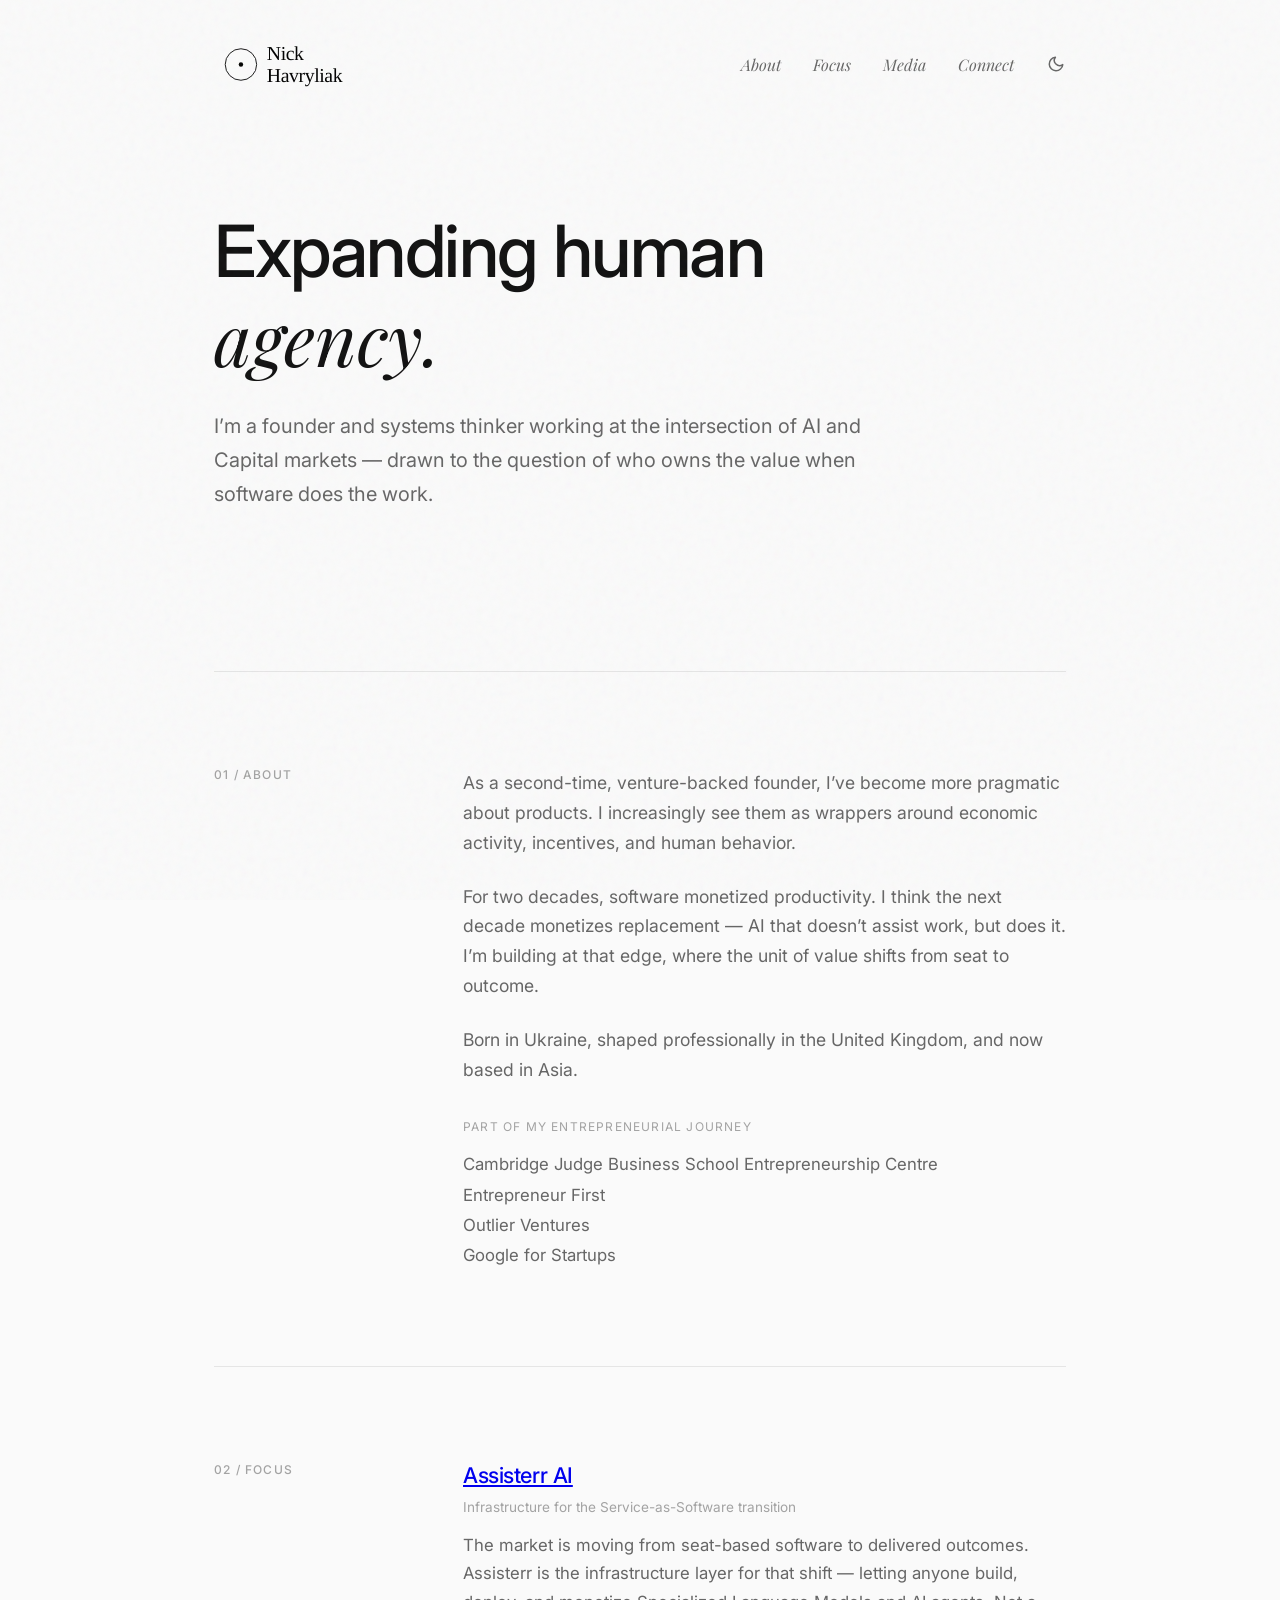
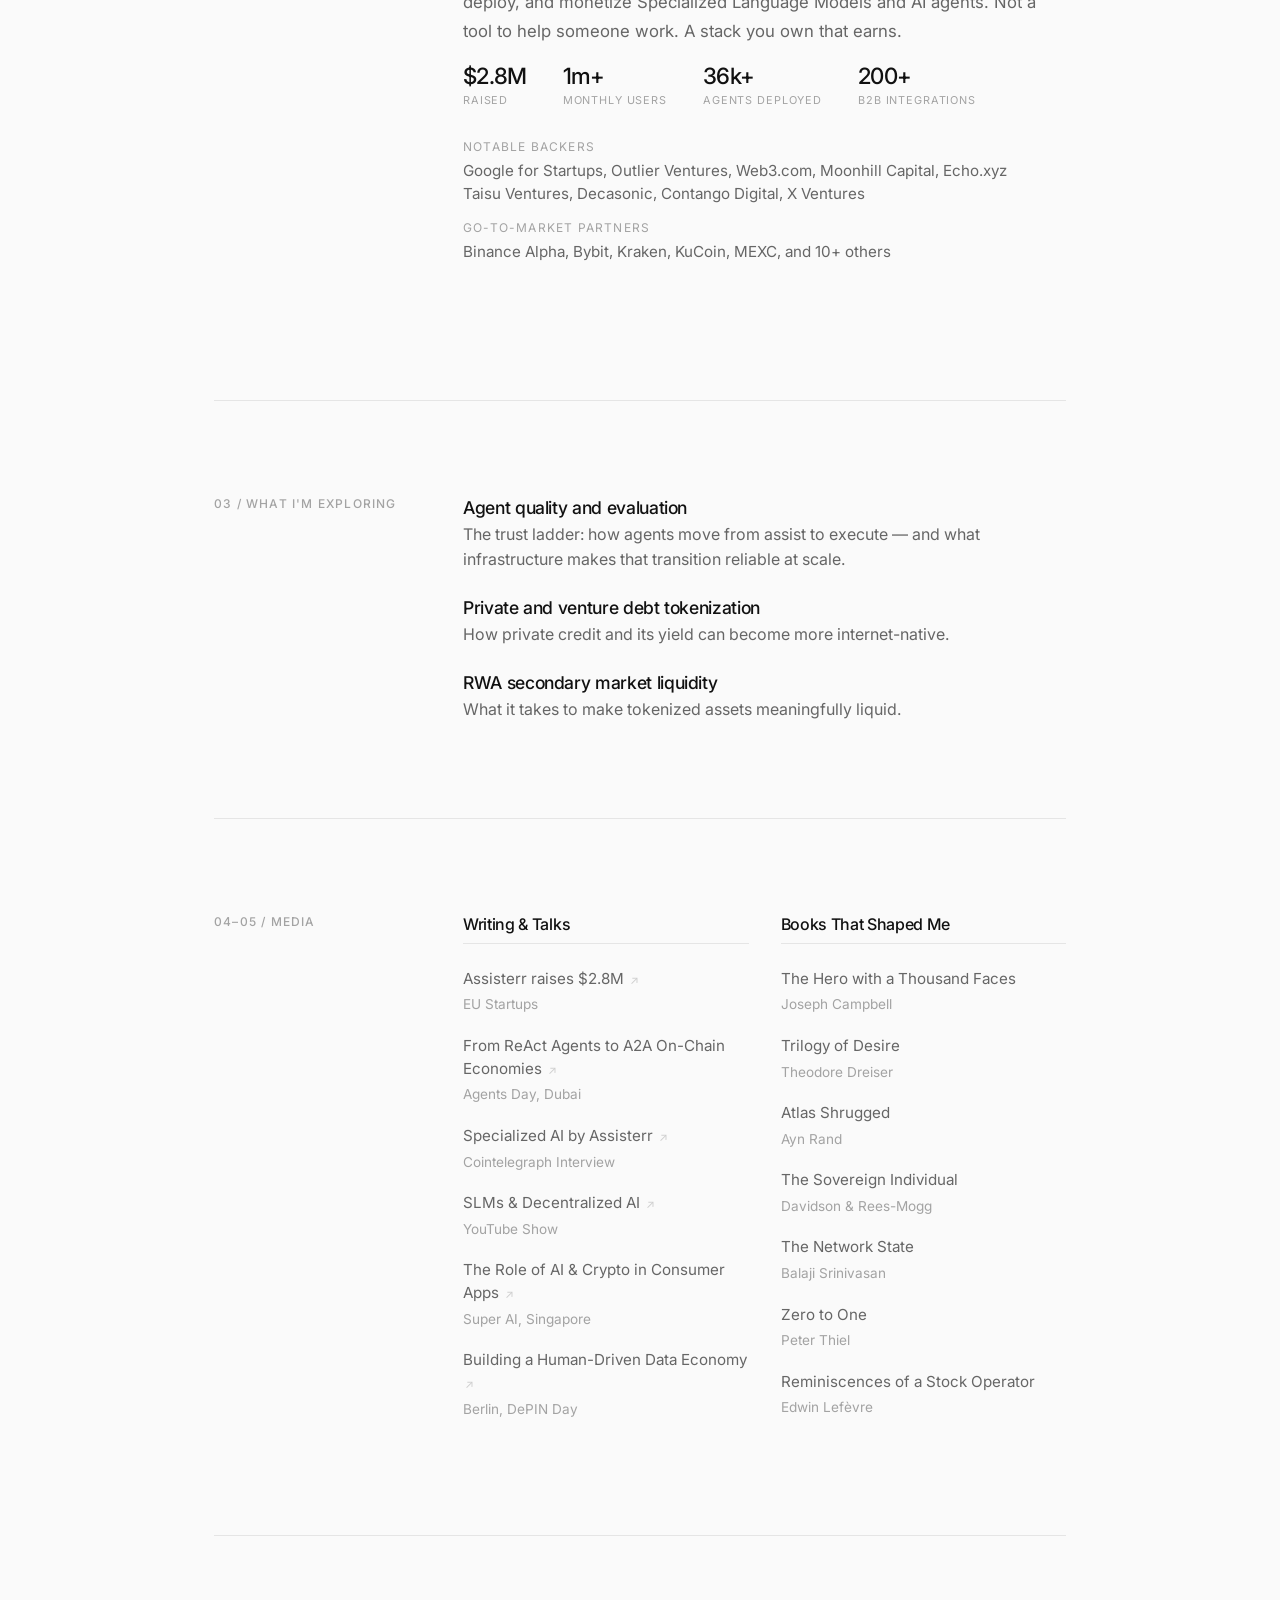
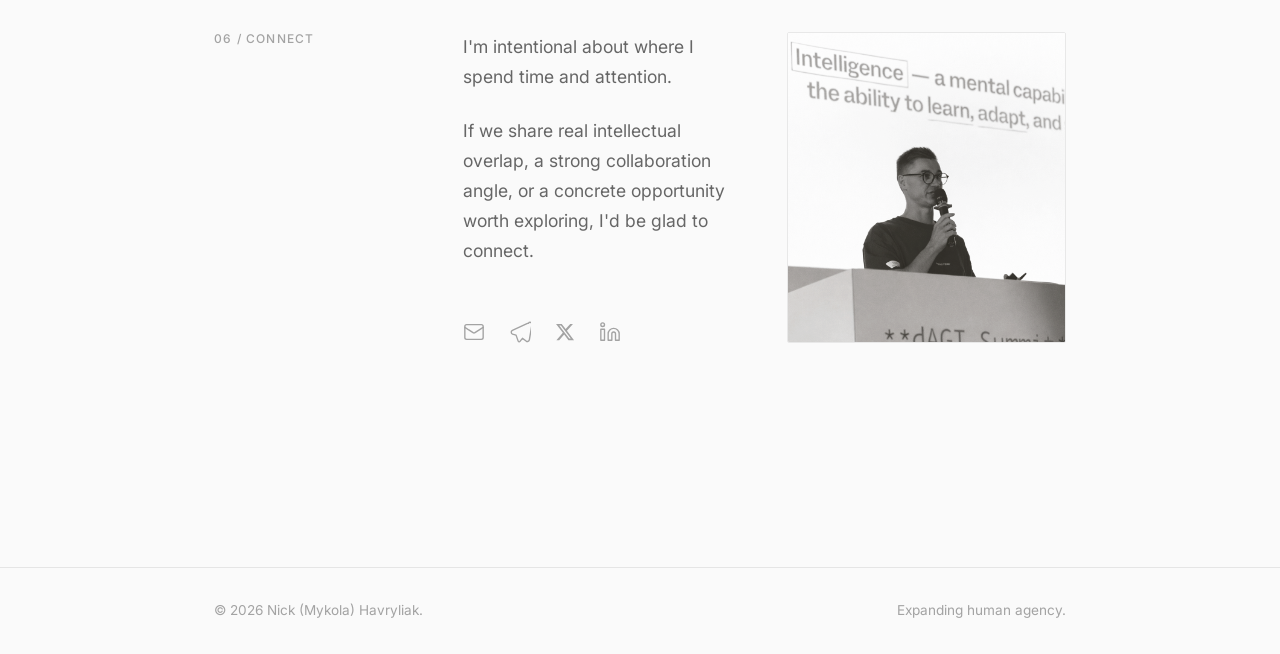
==== index.html @ 62be4a32 "Update project link and backers information" ====
<!DOCTYPE html>
<html lang="en" data-theme="dark">

<head>
    <meta charset="UTF-8" />
    <meta name="viewport" content="width=device-width, initial-scale=1.0" />
    <title>Nick Havryliak — Founder, AI & Tokenization</title>

    <!-- Favicon -->
    <link rel="icon" href="favicon.svg" type="image/svg+xml" />

    <!-- Theme color (browser chrome on mobile) -->
    <meta name="theme-color" content="#0A0A0A" media="(prefers-color-scheme: dark)" />
    <meta name="theme-color" content="#FAFAFA" media="(prefers-color-scheme: light)" />

    <!-- SEO -->
    <meta name="description"
        content="Nick Havryliak — second-time venture-backed founder building at the intersection of AI and Capital markets. Creator of Assisterr AI. Thinking about tokenization, ownership, and AI-native systems." />
    <meta name="author" content="Nick Havryliak" />
    <meta name="keywords" content="Nick Havryliak, Assisterr, AI founder, tokenization, SLM, specialized language models, venture-backed, Web3, capital markets, RWA, real world assets, private credit" />
    <meta name="robots" content="index, follow" />
    <link rel="canonical" href="https://havryliak.com" />

    <!-- Social profile ownership signals -->
    <link rel="me" href="https://x.com/nick_havryliak" />
    <link rel="me" href="https://www.linkedin.com/in/havryliak/" />
    <link rel="me" href="mailto:nick.havryliak@gmail.com" />

    <!-- Open Graph -->
    <meta property="og:title" content="Nick Havryliak — Founder, AI & Tokenization" />
    <meta property="og:description"
        content="Second-time venture-backed founder building at the intersection of AI and Capital markets. Creator of Assisterr AI. 1m+ MAU, $2.8M raised." />
    <meta property="og:type" content="profile" />
    <meta property="og:url" content="https://havryliak.com" />
    <meta property="og:image" content="https://havryliak.com/dagi_cropped.JPG" />
    <meta property="og:image:width" content="1600" />
    <meta property="og:image:height" content="1060" />
    <meta property="og:image:alt" content="Nick Havryliak speaking at dAGI Summit" />
    <meta property="profile:first_name" content="Nick" />
    <meta property="profile:last_name" content="Havryliak" />

    <!-- Twitter -->
    <meta name="twitter:card" content="summary_large_image" />
    <meta name="twitter:site" content="@nick_havryliak" />
    <meta name="twitter:creator" content="@nick_havryliak" />
    <meta name="twitter:title" content="Nick Havryliak — Founder, AI & Tokenization" />
    <meta name="twitter:description"
        content="Second-time venture-backed founder building at the intersection of AI and Capital markets. Creator of Assisterr AI." />
    <meta name="twitter:image" content="https://havryliak.com/dagi_cropped.JPG" />
    <meta name="twitter:image:alt" content="Nick Havryliak speaking at dAGI Summit" />

    <!-- Structured Data: ProfilePage + Person -->
    <script type="application/ld+json">
    {
      "@context": "https://schema.org",
      "@type": "ProfilePage",
      "dateModified": "2026-03-12",
      "mainEntity": {
        "@type": "Person",
        "name": "Nick Havryliak",
        "alternateName": "Mykola Havryliak",
        "url": "https://havryliak.com",
        "email": "nick.havryliak@gmail.com",
        "image": "https://havryliak.com/dagi_cropped.JPG",
        "jobTitle": "Founder & CEO",
        "description": "Second-time venture-backed founder building at the intersection of AI and Capital markets. Creator of Assisterr AI. Focused on tokenization, specialized language models, and AI-native systems.",
        "worksFor": {
          "@type": "Organization",
          "name": "Assisterr AI",
          "url": "https://assisterr.ai"
        },
        "alumniOf": [
          {
            "@type": "Organization",
            "name": "Cambridge Judge Business School Entrepreneurship Centre",
            "url": "https://www.jbs.cam.ac.uk"
          },
          {
            "@type": "Organization",
            "name": "Entrepreneur First",
            "url": "https://www.joinef.com"
          },
          {
            "@type": "Organization",
            "name": "Outlier Ventures",
            "url": "https://outlierventures.io"
          },
          {
            "@type": "Organization",
            "name": "Google for Startups",
            "url": "https://startup.google.com"
          }
        ],
        "knowsAbout": [
          "Artificial Intelligence",
          "Tokenization",
          "Specialized Language Models",
          "AI Agents",
          "Web3",
          "Capital Markets",
          "Real World Assets",
          "Private Credit",
          "Venture Capital"
        ],
        "nationality": {
          "@type": "Country",
          "name": "Ukraine"
        },
        "sameAs": [
          "https://www.linkedin.com/in/havryliak/",
          "https://x.com/nick_havryliak",
          "https://assisterr.ai",
          "https://t.me/nick_havryliak"
        ]
      }
    }
    </script>

    <!-- Preload critical above-fold asset -->
    <link rel="preload" href="logo nick havryliak.svg" as="image" type="image/svg+xml" fetchpriority="high" />

    <!-- Fonts -->
    <link rel="preconnect" href="https://fonts.googleapis.com" />
    <link rel="preconnect" href="https://fonts.gstatic.com" crossorigin />
    <link
        href="https://fonts.googleapis.com/css2?family=Inter:wght@300;400;500;600&family=Playfair+Display:ital,wght@0,400;0,600;1,400&display=swap"
        rel="stylesheet" />

    <link rel="stylesheet" href="style.css" />
</head>

<body class="fade-in">
    <div class="noise-bg"></div>

    <nav class="navbar" id="navbar">
        <div class="nav-container">
            <a href="/" class="brand">
                <img src="logo nick havryliak.svg" alt="Nick Havryliak logo" class="brand-logo" />
            </a>
            <div class="nav-links">
                <a href="#about">About</a>
                <a href="#work">Focus</a>
                <a href="#writing">Media</a>
                <a href="#connect">Connect</a>
                <button id="themeToggle" class="theme-toggle" aria-label="Toggle Theme" title="Toggle theme">
                    <svg class="sun-icon" xmlns="http://www.w3.org/2000/svg" width="18" height="18" viewBox="0 0 24 24"
                        fill="none" stroke="currentColor" stroke-width="2" stroke-linecap="round"
                        stroke-linejoin="round">
                        <circle cx="12" cy="12" r="5"></circle>
                        <line x1="12" y1="1" x2="12" y2="3"></line>
                        <line x1="12" y1="21" x2="12" y2="23"></line>
                        <line x1="4.22" y1="4.22" x2="5.64" y2="5.64"></line>
                        <line x1="18.36" y1="18.36" x2="19.78" y2="19.78"></line>
                        <line x1="1" y1="12" x2="3" y2="12"></line>
                        <line x1="21" y1="12" x2="23" y2="12"></line>
                        <line x1="4.22" y1="19.78" x2="5.64" y2="18.36"></line>
                        <line x1="18.36" y1="5.64" x2="19.78" y2="4.22"></line>
                    </svg>
                    <svg class="moon-icon" xmlns="http://www.w3.org/2000/svg" width="18" height="18" viewBox="0 0 24 24"
                        fill="none" stroke="currentColor" stroke-width="2" stroke-linecap="round"
                        stroke-linejoin="round">
                        <path d="M21 12.79A9 9 0 1 1 11.21 3 7 7 0 0 0 21 12.79z"></path>
                    </svg>
                </button>
            </div>
        </div>
    </nav>

    <main class="container">

        <!-- Hero Section -->
        <section class="hero reveal">
            <h1 class="hero-title">Expanding human <span class="italic-serif">agency.</span></h1>
            <p class="hero-subtitle">
                I’m a founder and systems thinker working at the intersection of AI and Capital markets — drawn to the
                question of who owns the value when software does the work.
            </p>
        </section>

        <!-- About Section -->
        <section id="about" class="grid-section reveal">
            <div class="section-header">
                <h2 class="section-title">01 / About</h2>
            </div>
            <div class="section-content text-content">
                <p>As a second-time, venture-backed founder, I’ve become more pragmatic about products. I increasingly
                    see them as wrappers around economic activity, incentives, and human behavior.</p>
                <p>For two decades, software monetized productivity. I think the next decade monetizes replacement —
                    AI that doesn’t assist work, but does it. I’m building at that edge, where the unit of value shifts
                    from seat to outcome.</p>
                <p>Born in Ukraine, shaped professionally in the United Kingdom, and now based in Asia.</p>
                <div style="margin-top: 2rem;">
                    <p style="font-size: 0.75rem; text-transform: uppercase; letter-spacing: 0.1em; color: var(--text-tertiary); margin-bottom: 0.75rem;">Part of my entrepreneurial journey</p>
                    <p style="font-size: 1.05rem; color: var(--text-secondary); margin: 0; line-height: 1.8;">
                        Cambridge Judge Business School Entrepreneurship Centre<br>
                        Entrepreneur First<br>
                        Outlier Ventures<br>
                        Google for Startups
                    </p>
                </div>
            </div>
        </section>

        <!-- Work -->
        <section id="work" class="grid-section reveal">
            <div class="section-header">
                <h2 class="section-title">02 / Focus</h2>
            </div>
            <div class="section-content">

                <div class="project-list">
                        <div class="project-item">
                            <div class="project-info" style="max-width: 100%;">
                                <h3 class="project-title"><a href="https://assisterr.ai" target="_blank" rel="noopener">Assisterr AI</a></h3>
                                <div class="project-meta" style="margin-bottom: 0.75rem;">
                                    <span>Infrastructure for the Service-as-Software transition</span>
                                </div>
                                <p class="project-desc">The market is moving from seat-based software to delivered outcomes. Assisterr is
                                    the infrastructure layer for that shift — letting anyone build, deploy, and monetize
                                    Specialized Language Models and AI agents. Not a tool to help someone work. A stack
                                    you own that earns.</p>
                                <div class="stats-grid">
                                    <div class="stat">
                                        <span class="stat-number">$2.8M</span>
                                        <span class="stat-label">Raised</span>
                                    </div>
                                    <div class="stat">
                                        <span class="stat-number">1m+</span>
                                        <span class="stat-label">Monthly users</span>
                                    </div>
                                    <div class="stat">
                                        <span class="stat-number">36k+</span>
                                        <span class="stat-label">Agents deployed</span>
                                    </div>
                                    <div class="stat">
                                        <span class="stat-number">200+</span>
                                        <span class="stat-label">B2B integrations</span>
                                    </div>
                                </div>
                                <div style="display: flex; flex-direction: column; gap: 0.75rem;">
                                    <div style="display: flex; flex-direction: column; gap: 0.25rem;">
                                        <span style="font-size: 0.75rem; text-transform: uppercase; letter-spacing: 0.1em; color: var(--text-tertiary);">Notable Backers</span>
                                        <span style="font-size: 0.95rem; color: var(--text-secondary); line-height: 1.5;">Google for Startups, Outlier Ventures, Web3.com, Moonhill Capital, Echo.xyz<br>Taisu Ventures, Decasonic, Contango Digital, X Ventures</span>
                                    </div>
                                    <div style="display: flex; flex-direction: column; gap: 0.25rem;">
                                        <span style="font-size: 0.75rem; text-transform: uppercase; letter-spacing: 0.1em; color: var(--text-tertiary);">Go-to-Market Partners</span>
                                        <span style="font-size: 0.95rem; color: var(--text-secondary); line-height: 1.5;">Binance Alpha, Bybit, Kraken, KuCoin, MEXC, and 10+ others</span>
                                    </div>
                                </div>
                            </div>
                        </div>
                    </div>
            </div>
        </section>

        <!-- What I'm Exploring -->
        <section class="grid-section reveal">
            <div class="section-header">
                <h2 class="section-title">03 / What I'm Exploring</h2>
            </div>
            <div class="section-content">
                <div class="project-list" style="gap: 1.5rem; display: flex; flex-direction: column;">
                    <div>
                        <h4 style="font-size: 1.1rem; font-weight: 500; margin-bottom: 0.25rem;">Agent quality and evaluation</h4>
                        <p style="color: var(--text-secondary); font-size: 1rem; margin: 0; line-height: 1.6;">The trust ladder: how agents move from assist to execute — and what infrastructure makes that transition reliable at scale.</p>
                    </div>
                    <div>
                        <h4 style="font-size: 1.1rem; font-weight: 500; margin-bottom: 0.25rem;">Private and venture debt tokenization</h4>
                        <p style="color: var(--text-secondary); font-size: 1rem; margin: 0; line-height: 1.6;">How private credit and its yield can become more internet-native.</p>
                    </div>
                    <div>
                        <h4 style="font-size: 1.1rem; font-weight: 500; margin-bottom: 0.25rem;">RWA secondary market liquidity</h4>
                        <p style="color: var(--text-secondary); font-size: 1rem; margin: 0; line-height: 1.6;">What it takes to make tokenized assets meaningfully liquid.</p>
                    </div>
                </div>
            </div>
        </section>

        <!-- Writing & Books -->
        <section id="writing" class="grid-section reveal">
            <div class="section-header">
                <h2 class="section-title">04–05 / Media</h2>
            </div>
            <div class="section-content">
                <div class="library-grid">
                    <div class="library-column">
                        <h3 class="column-title">Writing & Talks</h3>
                        <ul class="clean-list writing-list">
                            <li><a href="https://www.eu-startups.com/2025/05/british-startup-assisterr-raises-e2-8-million-to-enable-users-to-create-and-monetise-ai-agents-without-having-to-write-code/" target="_blank" rel="noopener">
                                <span class="link-body">Assisterr raises $2.8M <span class="link-arrow">↗</span><span class="list-meta">EU Startups</span></span>
                            </a></li>
                            <li><a href="https://www.youtube.com/watch?v=zmlKNpVwQ2A" target="_blank" rel="noopener">
                                <span class="link-body">From ReAct Agents to A2A On-Chain Economies <span class="link-arrow">↗</span><span class="list-meta">Agents Day, Dubai</span></span>
                            </a></li>
                            <li><a href="https://cointelegraph.com/sponsored/small-language-models-impact-on-ai-and-blockchain-interview-with-assisterr" target="_blank" rel="noopener">
                                <span class="link-body">Specialized AI by Assisterr <span class="link-arrow">↗</span><span class="list-meta">Cointelegraph Interview</span></span>
                            </a></li>
                            <li><a href="https://www.youtube.com/watch?v=eEqQtnG7b7s" target="_blank" rel="noopener">
                                <span class="link-body">SLMs &amp; Decentralized AI <span class="link-arrow">↗</span><span class="list-meta">YouTube Show</span></span>
                            </a></li>
                            <li><a href="https://www.youtube.com/watch?v=HHTRNkyvcSk&t=1s" target="_blank" rel="noopener">
                                <span class="link-body">The Role of AI &amp; Crypto in Consumer Apps <span class="link-arrow">↗</span><span class="list-meta">Super AI, Singapore</span></span>
                            </a></li>
                            <li><a href="https://www.youtube.com/watch?v=UwZE60eoN3U" target="_blank" rel="noopener">
                                <span class="link-body">Building a Human-Driven Data Economy <span class="link-arrow">↗</span><span class="list-meta">Berlin, DePIN Day</span></span>
                            </a></li>
                        </ul>
                    </div>
                    <div class="library-column">
                        <h3 class="column-title">Books That Shaped Me</h3>
                        <ul class="clean-list">
                            <li><a href="https://www.goodreads.com/book/show/588138.The_Hero_With_a_Thousand_Faces"
                                    target="_blank" rel="noopener">The Hero with a Thousand Faces <span
                                        class="list-meta">Joseph Campbell</span></a></li>
                            <li><a href="https://www.goodreads.com/book/show/1613682.Trilogy_of_desire" target="_blank"
                                    rel="noopener">Trilogy of Desire <span class="list-meta">Theodore Dreiser</span></a></li>
                            <li><a href="https://www.goodreads.com/book/show/662.Atlas_Shrugged" target="_blank"
                                    rel="noopener">Atlas Shrugged <span class="list-meta">Ayn Rand</span></a></li>
                            <li><a href="https://www.goodreads.com/book/show/82256.The_Sovereign_Individual"
                                    target="_blank" rel="noopener">The Sovereign Individual <span
                                        class="list-meta">Davidson &amp; Rees-Mogg</span></a></li>
                            <li><a href="https://thenetworkstate.com" target="_blank" rel="noopener">The Network State
                                    <span class="list-meta">Balaji Srinivasan</span></a></li>
                            <li><a href="https://www.goodreads.com/book/show/18050143-zero-to-one" target="_blank"
                                    rel="noopener">Zero to One <span class="list-meta">Peter Thiel</span></a></li>
                            <li><a href="https://www.goodreads.com/book/show/100779.Reminiscences_of_a_Stock_Operator"
                                    target="_blank" rel="noopener">Reminiscences of a Stock Operator <span
                                        class="list-meta">Edwin Lefèvre</span></a></li>
                        </ul>
                    </div>
                </div>
            </div>
        </section>

        <!-- Connect -->
        <section id="connect" class="grid-section reveal">
            <div class="section-header">
                <h2 class="section-title">06 / Connect</h2>
            </div>
            <div class="section-content">
                <div class="about-bottom">
                    <div class="about-journey text-content">
                        <p>I'm intentional about where I spend time and attention.</p>
                        <p>If we share real intellectual overlap, a strong collaboration angle, or a concrete opportunity worth
                            exploring, I'd be glad to connect.</p>
                        <div class="icon-links">
                            <a href="mailto:nick.havryliak@gmail.com" rel="me" aria-label="Email" title="Email">
                                <svg xmlns="http://www.w3.org/2000/svg" width="22" height="22" viewBox="0 0 24 24" fill="none" stroke="currentColor" stroke-width="1.5" stroke-linecap="round" stroke-linejoin="round"><rect width="20" height="16" x="2" y="4" rx="2"/><path d="m22 7-8.97 5.7a1.94 1.94 0 0 1-2.06 0L2 7"/></svg>
                            </a>
                            <a href="https://t.me/nick_havryliak" target="_blank" rel="noopener" aria-label="Telegram" title="Telegram">
                                <svg xmlns="http://www.w3.org/2000/svg" width="22" height="22" viewBox="0 0 24 24" fill="none" stroke="currentColor" stroke-width="1.5" stroke-linecap="round" stroke-linejoin="round"><path d="M21.198 2.433a2.242 2.242 0 0 0-1.022.215l-16.5 7.5a2.25 2.25 0 0 0 .126 4.073l3.9 1.205 2.306 6.54a1.125 1.125 0 0 0 1.973.3l2.684-3.357 4.026 2.986a2.25 2.25 0 0 0 3.497-1.387l2.812-16.5a2.25 2.25 0 0 0-2.802-2.575z"/></svg>
                            </a>
                            <a href="https://x.com/nick_havryliak" target="_blank" rel="noopener me" aria-label="X (Twitter)" title="X (Twitter)">
                                <svg xmlns="http://www.w3.org/2000/svg" width="20" height="20" viewBox="0 0 24 24" fill="currentColor"><path d="M18.244 2.25h3.308l-7.227 8.26 8.502 11.24H16.17l-5.214-6.817L4.99 21.75H1.68l7.73-8.835L1.254 2.25H8.08l4.713 6.231zm-1.161 17.52h1.833L7.084 4.126H5.117z"/></svg>
                            </a>
                            <a href="https://www.linkedin.com/in/havryliak/" target="_blank" rel="noopener me" aria-label="LinkedIn" title="LinkedIn">
                                <svg xmlns="http://www.w3.org/2000/svg" width="22" height="22" viewBox="0 0 24 24" fill="none" stroke="currentColor" stroke-width="1.5" stroke-linecap="round" stroke-linejoin="round"><path d="M16 8a6 6 0 0 1 6 6v7h-4v-7a2 2 0 0 0-2-2 2 2 0 0 0-2 2v7h-4v-7a6 6 0 0 1 6-6z"/><rect width="4" height="12" x="2" y="9"/><circle cx="4" cy="4" r="2"/></svg>
                            </a>
                        </div>
                    </div>
                    <div class="about-photo">
                        <img src="dagi_cropped.JPG" alt="Nick Havryliak speaking at dAGI Summit" width="1600" height="1060" loading="lazy" />
                    </div>
                </div>
            </div>
        </section>

    </main>

    <footer class="footer">
        <div class="footer-container">
            <div class="footer-left">
                <p>&copy; <span id="year"></span> Nick (Mykola) Havryliak.</p>
            </div>
            <div class="footer-right">
                <p>Expanding human agency.</p>
            </div>
        </div>
    </footer>

    <script>
        // Set Current Year
        document.getElementById('year').textContent = new Date().getFullYear();

        // Theme Toggle Logic
        const html = document.documentElement;
        const toggleBtn = document.getElementById('themeToggle');

        // Check Local Storage or System Pref
        const savedTheme = localStorage.getItem('theme');
        if (savedTheme) {
            html.setAttribute('data-theme', savedTheme);
        } else if (window.matchMedia('(prefers-color-scheme: light)').matches) {
            html.setAttribute('data-theme', 'light');
        }

        toggleBtn.addEventListener('click', () => {
            const current = html.getAttribute('data-theme');
            const next = current === 'dark' ? 'light' : 'dark';
            html.setAttribute('data-theme', next);
            localStorage.setItem('theme', next);
        });

        // Navbar scroll effect
        const navbar = document.getElementById('navbar');
        window.addEventListener('scroll', () => {
            if (window.scrollY > 50) {
                navbar.classList.add('scrolled');
            } else {
                navbar.classList.remove('scrolled');
            }
        });

        // Reveal animations on scroll using Intersection Observer
        const reveals = document.querySelectorAll('.reveal');
        const revealOptions = {
            threshold: 0.1,
            rootMargin: "0px 0px -50px 0px"
        };

        const revealOnScroll = new IntersectionObserver(function (entries, observer) {
            entries.forEach(entry => {
                if (entry.isIntersecting) {
                    entry.target.classList.add('active');
                    observer.unobserve(entry.target);
                }
            });
        }, revealOptions);

        reveals.forEach(reveal => {
            revealOnScroll.observe(reveal);
        });
    </script>
</body>

</html>
---- style.css ----
:root {
    /* Color Palette - Light Theme */
    --bg: #FAFAFA;
    --surface: #FFFFFF;
    --text-primary: #111111;
    --text-secondary: #666666;
    --text-tertiary: #A3A3A3;
    --border: #E5E5E5;
    --accent: #000000;
    --accent-glow: rgba(0, 0, 0, 0.04);

    /* Typography */
    --font-sans: 'Inter', -apple-system, BlinkMacSystemFont, 'Segoe UI', Roboto, sans-serif;
    --font-serif: 'Playfair Display', Georgia, serif;

    /* Animation & Layout */
    --transition-fast: 0.2s ease;
    --transition-slow: 0.6s cubic-bezier(0.16, 1, 0.3, 1);
    --max-width: 900px;
}

[data-theme="dark"] {
    /* Color Palette - Dark Theme */
    --bg: #0A0A0A;
    --surface: #121212;
    --text-primary: #EDEDED;
    --text-secondary: #A1A1AA;
    --text-tertiary: #52525B;
    --border: #27272A;
    --accent: #FFFFFF;
    --accent-glow: rgba(255, 255, 255, 0.05);
}

/* Reset */
*,
*::before,
*::after {
    box-sizing: border-box;
    margin: 0;
    padding: 0;
}

html {
    scroll-behavior: smooth;
}

body {
    background-color: var(--bg);
    color: var(--text-primary);
    font-family: var(--font-sans);
    line-height: 1.6;
    font-size: 16px;
    -webkit-font-smoothing: antialiased;
    -moz-osx-font-smoothing: grayscale;
    overflow-x: hidden;
    transition: background-color var(--transition-slow), color var(--transition-slow);
}

/* Texture */
.noise-bg {
    position: fixed;
    top: 0;
    left: 0;
    width: 100%;
    height: 100%;
    pointer-events: none;
    z-index: 9999;
    opacity: 0.04;
    background-image: url('data:image/svg+xml;utf8,%3Csvg viewBox="0 0 200 200" xmlns="http://www.w3.org/2000/svg"%3E%3Cfilter id="noiseFilter"%3E%3CfeTurbulence type="fractalNoise" baseFrequency="0.65" numOctaves="3" stitchTiles="stitch"/%3E%3C/filter%3E%3Crect width="100%25" height="100%25" filter="url(%23noiseFilter)"/%3E%3C/svg%3E');
}

[data-theme="dark"] .noise-bg {
    opacity: 0.02;
}

/* Typography */
h1,
h2,
h3,
h4 {
    font-weight: 500;
    letter-spacing: -0.02em;
    line-height: 1.2;
}

.italic-serif {
    font-family: var(--font-serif);
    font-style: italic;
    font-weight: 400;
    letter-spacing: 0;
}

::selection {
    background: var(--text-primary);
    color: var(--bg);
}

/* Navbar */
.navbar {
    position: fixed;
    top: 0;
    left: 0;
    width: 100%;
    padding: 1.5rem 0;
    z-index: 100;
    backdrop-filter: blur(12px);
    -webkit-backdrop-filter: blur(12px);
    border-bottom: 1px solid rgba(0, 0, 0, 0.0);
    transition: border-bottom var(--transition-fast), background var(--transition-fast), padding var(--transition-fast);
}

.navbar.scrolled {
    background: rgba(250, 250, 250, 0.85);
    border-bottom: 1px solid var(--border);
    padding: 1rem 0;
}

[data-theme="dark"] .navbar.scrolled {
    background: rgba(10, 10, 10, 0.85);
}

.nav-container {
    max-width: var(--max-width);
    margin: 0 auto;
    padding: 0 1.5rem;
    display: flex;
    justify-content: space-between;
    align-items: center;
}

.brand {
    font-weight: 600;
    font-size: 1.1rem;
    text-decoration: none;
    color: var(--text-primary);
    letter-spacing: -0.03em;
}

.brand-logo {
    width: 220px;
    height: auto;
    display: block;
}

.brand img {
    filter: brightness(0);
    transition: filter var(--transition-fast);
}

[data-theme="dark"] .brand img {
    filter: brightness(0) invert(1);
}

.nav-links {
    display: flex;
    gap: 2rem;
    align-items: center;
}

.nav-links a {
    text-decoration: none;
    color: var(--text-secondary);
    font-family: var(--font-serif);
    font-style: italic;
    font-size: 1rem;
    font-weight: 400;
    letter-spacing: 0;
    transition: color var(--transition-fast);
}

.nav-links a:hover {
    color: var(--text-primary);
}

.theme-toggle {
    background: none;
    border: none;
    cursor: pointer;
    color: var(--text-secondary);
    width: 20px;
    height: 20px;
    display: flex;
    align-items: center;
    justify-content: center;
    padding: 0;
    transition: color var(--transition-fast);
}

.theme-toggle:hover {
    color: var(--text-primary);
}

.sun-icon {
    display: none;
}

.moon-icon {
    display: block;
}

[data-theme="dark"] .sun-icon {
    display: block;
}

[data-theme="dark"] .moon-icon {
    display: none;
}

/* Layout container */
.container {
    max-width: var(--max-width);
    margin: 0 auto;
    padding: 8rem 1.5rem 4rem;
}

/* Hero Section */
.hero {
    padding-top: 5rem;
    padding-bottom: 7rem;
}

.hero-title {
    font-size: clamp(2.5rem, 6vw, 4.5rem);
    margin-bottom: 1.5rem;
    max-width: 14ch;
    color: var(--text-primary);
}

.hero-subtitle {
    font-size: clamp(1.05rem, 2vw, 1.25rem);
    color: var(--text-secondary);
    max-width: 50ch;
    margin-bottom: 3rem;
    line-height: 1.7;
}


/* About Layout */
.about-bottom {
    display: grid;
    grid-template-columns: 1fr 1fr;
    gap: 2.75rem;
    align-items: stretch;
}

.about-journey {
    display: flex;
    flex-direction: column;
    justify-content: flex-start;
}

.about-photo {
    min-height: 0;
    overflow: hidden;
}

.about-photo img {
    width: 100%;
    height: 100%;
    display: block;
    object-fit: cover;
    object-position: center top;
    border-radius: 2px;
    border: 1px solid var(--border);
    opacity: 0.88;
    transition: opacity var(--transition-fast);
}

.about-photo img:hover {
    opacity: 1;
}

/* Grid Sections */
.grid-section {
    display: grid;
    grid-template-columns: 1fr 3fr;
    gap: 3rem;
    padding: 6rem 0;
    border-top: 1px solid var(--border);
    scroll-margin-top: 5rem;
}

.section-title {
    font-size: 0.75rem;
    text-transform: uppercase;
    letter-spacing: 0.1em;
    color: var(--text-tertiary);
    position: sticky;
    top: 6rem;
}

.text-content p {
    font-size: 1.1rem;
    margin-bottom: 1.5rem;
    color: var(--text-secondary);
    max-width: 55ch;
    line-height: 1.7;
}

.text-content p:last-child {
    margin-bottom: 0;
}

/* Project List */
.project-list {
    display: flex;
    flex-direction: column;
}

.project-item {
    display: flex;
    justify-content: space-between;
    align-items: center;
    padding: 2.5rem 0;
    border-bottom: 1px solid var(--border);
    text-decoration: none;
    color: inherit;
}

.project-item:first-child {
    padding-top: 0;
}

.project-item:last-child {
    border-bottom: none;
}

.project-item:hover {
    background: none;
}

.project-info {
    max-width: 80%;
}

.project-title {
    font-size: 1.35rem;
    margin-bottom: 0.5rem;
    transition: color var(--transition-fast);
    font-weight: 500;
}

.project-item:hover .project-title {
    color: var(--text-primary);
}

.project-desc {
    font-size: 1.05rem;
    color: var(--text-secondary);
    margin-bottom: 1.25rem;
    line-height: 1.7;
}

.project-meta {
    font-size: 0.85rem;
    color: var(--text-tertiary);
    display: flex;
    align-items: center;
    gap: 0.5rem;
}

/* Stats Grid */
.stats-grid {
    display: grid;
    grid-template-columns: repeat(4, auto);
    gap: 0 2.25rem;
    margin-bottom: 1.75rem;
    justify-content: start;
}

.stat {
    display: flex;
    flex-direction: column;
    gap: 0.25rem;
}

.stat-number {
    font-size: 1.4rem;
    font-weight: 500;
    color: var(--text-primary);
    letter-spacing: -0.03em;
    line-height: 1;
}

.stat-label {
    font-size: 0.68rem;
    text-transform: uppercase;
    letter-spacing: 0.08em;
    color: var(--text-tertiary);
}

/* Library Grid */
.library-grid {
    display: grid;
    grid-template-columns: 1fr 1fr;
    gap: 2rem;
}

.column-title {
    font-size: 1rem;
    margin-bottom: 1.5rem;
    color: var(--text-primary);
    padding-bottom: 0.5rem;
    border-bottom: 1px solid var(--border);
}

.clean-list {
    list-style: none;
}

.clean-list li {
    margin-bottom: 1.25rem;
}

.clean-list a {
    display: block;
    text-decoration: none;
    color: var(--text-secondary);
    font-size: 0.95rem;
    transition: color var(--transition-fast);
    line-height: 1.5;
}

.clean-list a:hover {
    color: var(--text-primary);
}

.list-meta {
    display: block;
    font-size: 0.85rem;
    color: var(--text-tertiary);
    margin-top: 0.25rem;
}

/* Writing list — link type icons + arrows */
.writing-list a {
    display: flex;
    align-items: flex-start;
    gap: 0.6rem;
}


.link-body {
    flex: 1;
}

.link-arrow {
    display: inline-block;
    font-size: 0.75em;
    color: var(--text-tertiary);
    margin-left: 0.2em;
    opacity: 0.5;
    transition: opacity var(--transition-fast), transform var(--transition-fast);
    transform: translate(0, 0);
}

.writing-list a:hover .link-arrow {
    opacity: 1;
    transform: translate(2px, -2px);
}

/* Connect */
.icon-links {
    display: flex;
    align-items: center;
    gap: 1.5rem;
    margin-top: 2rem;
}

.icon-links a {
    color: var(--text-tertiary);
    display: flex;
    align-items: center;
    padding: 0.5rem;
    margin: -0.5rem;
    transition: color var(--transition-fast);
}

.icon-links a:hover {
    color: var(--text-primary);
}

/* Footer */
.footer {
    border-top: 1px solid var(--border);
    padding: 2rem 0;
    margin-top: 4rem;
}

.footer-container {
    max-width: var(--max-width);
    margin: 0 auto;
    padding: 0 1.5rem;
    display: flex;
    justify-content: space-between;
    align-items: center;
    font-size: 0.85rem;
    color: var(--text-tertiary);
}

/* Animations */
.fade-in {
    opacity: 0;
    animation: fadeIn 0.8s ease forwards;
}

@keyframes fadeIn {
    to {
        opacity: 1;
    }
}

.reveal {
    opacity: 0;
    transform: translateY(20px);
    transition: opacity 0.8s cubic-bezier(0.16, 1, 0.3, 1), transform 0.8s cubic-bezier(0.16, 1, 0.3, 1);
}

.reveal.active {
    opacity: 1;
    transform: translateY(0);
}

/* Responsive */
@media (max-width: 768px) {
    .container {
        padding-top: 6rem;
    }

    .grid-section {
        grid-template-columns: 1fr;
        gap: 1.5rem;
        padding: 4rem 0;
    }

    .section-title {
        position: static;
        margin-bottom: 0.5rem;
    }

    .about-bottom {
        grid-template-columns: 1fr;
        gap: 2rem;
    }

    .about-photo {
        max-height: 300px;
    }

    .icon-links {
        justify-content: center;
    }

    .library-grid {
        grid-template-columns: 1fr;
    }

    .stats-grid {
        grid-template-columns: repeat(2, auto);
        gap: 1.25rem 2rem;
    }

    .project-item {
        flex-direction: column;
        align-items: flex-start;
        gap: 1rem;
        padding: 1.5rem 0;
    }

    .project-info {
        max-width: 100%;
    }

    .nav-links {
        gap: 1.25rem;
    }

    .footer-container {
        flex-direction: column;
        gap: 1rem;
        text-align: center;
    }

    .hero {
        padding-top: 2rem;
        padding-bottom: 4rem;
    }

    .brand-logo {
        width: 160px;
    }
}

@media (max-width: 480px) {
    .brand-logo {
        width: 140px;
    }

    .nav-links a {
        display: none;
    }

    .nav-links .theme-toggle {
        display: flex;
    }
}
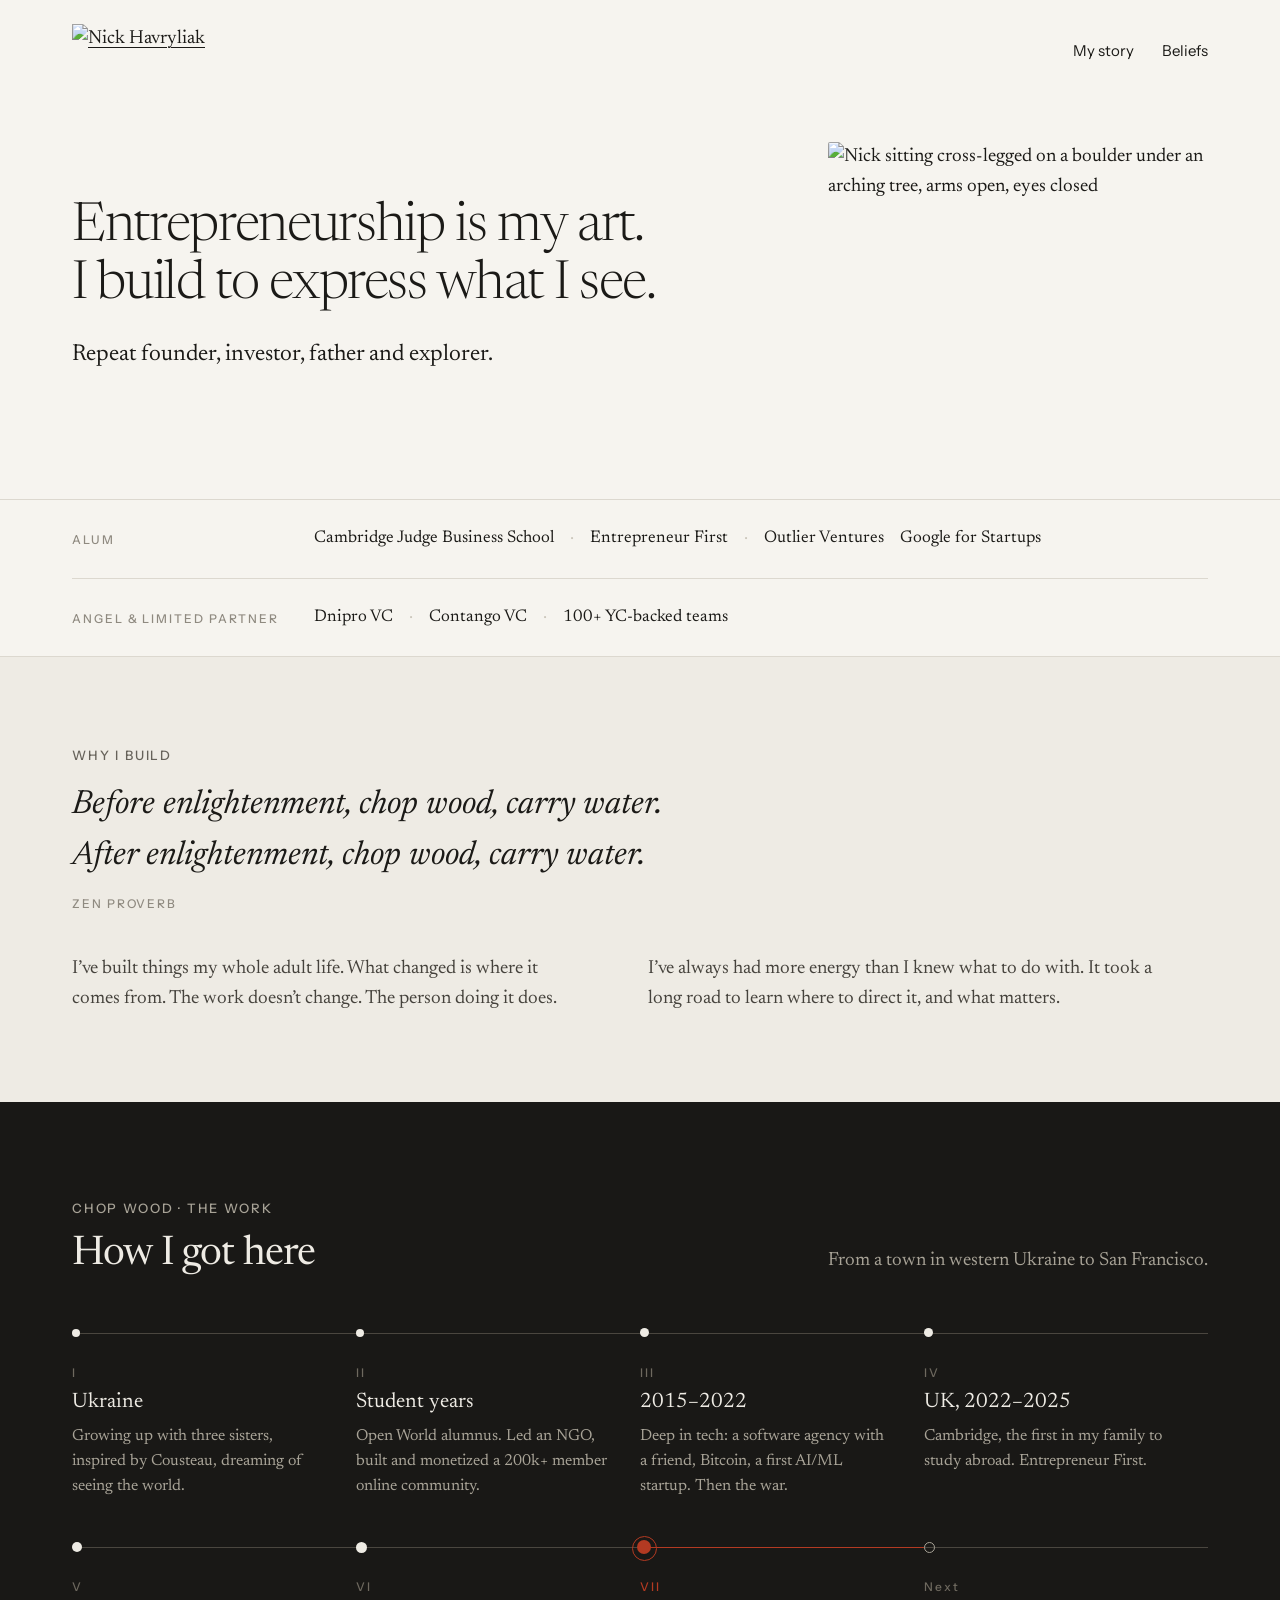
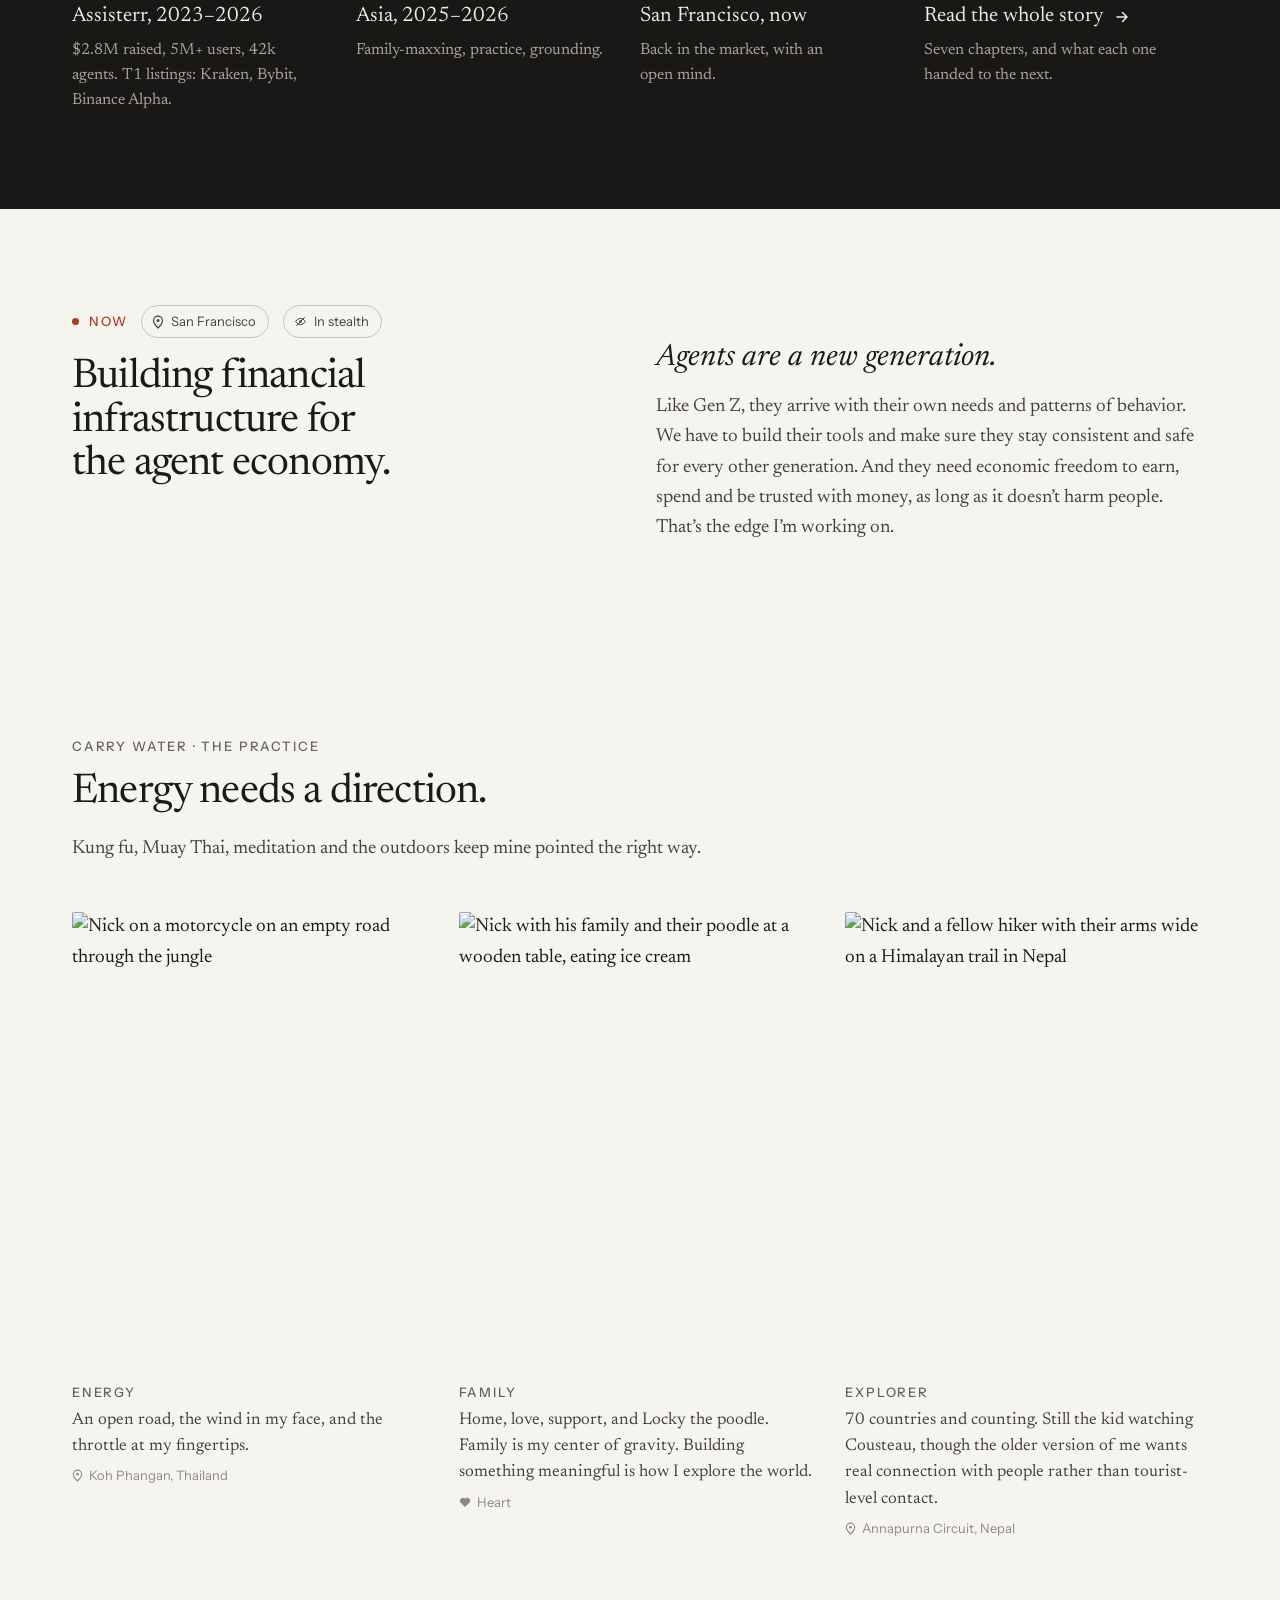
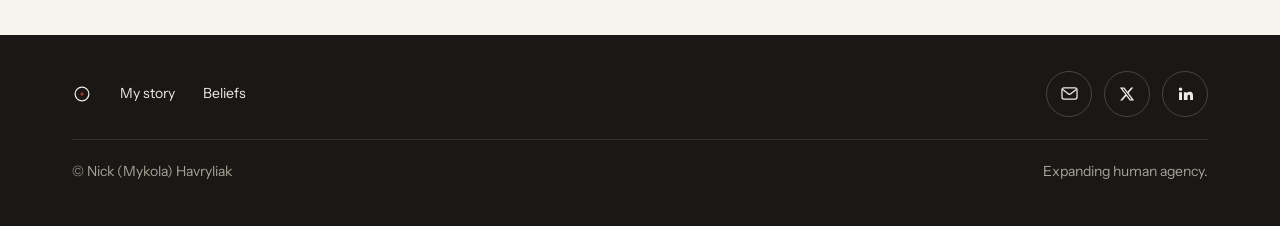
==== commit 089962ed: "Add files via upload" ====
--- a/index.html
+++ b/index.html
@@ -1,436 +1,280 @@
-<!DOCTYPE html>
-<html lang="en" data-theme="dark">
-
+<!doctype html>
+<html lang="en">
 <head>
-    <meta charset="UTF-8" />
-    <meta name="viewport" content="width=device-width, initial-scale=1.0" />
-    <title>Nick Havryliak — Founder, AI & Tokenization</title>
-
-    <!-- Favicon -->
-    <link rel="icon" href="favicon.svg" type="image/svg+xml" />
-
-    <!-- Theme color (browser chrome on mobile) -->
-    <meta name="theme-color" content="#0A0A0A" media="(prefers-color-scheme: dark)" />
-    <meta name="theme-color" content="#FAFAFA" media="(prefers-color-scheme: light)" />
-
-    <!-- SEO -->
-    <meta name="description"
-        content="Nick Havryliak — second-time venture-backed founder building at the intersection of AI and Capital markets. Creator of Assisterr AI. Thinking about tokenization, ownership, and AI-native systems." />
-    <meta name="author" content="Nick Havryliak" />
-    <meta name="keywords" content="Nick Havryliak, Assisterr, AI founder, tokenization, SLM, specialized language models, venture-backed, Web3, capital markets, RWA, real world assets, private credit" />
-    <meta name="robots" content="index, follow" />
-    <link rel="canonical" href="https://havryliak.com" />
-
-    <!-- Social profile ownership signals -->
-    <link rel="me" href="https://x.com/nick_havryliak" />
-    <link rel="me" href="https://www.linkedin.com/in/havryliak/" />
-    <link rel="me" href="mailto:nick.havryliak@gmail.com" />
-
-    <!-- Open Graph -->
-    <meta property="og:title" content="Nick Havryliak — Founder, AI & Tokenization" />
-    <meta property="og:description"
-        content="Second-time venture-backed founder building at the intersection of AI and Capital markets. Creator of Assisterr AI. 1m+ MAU, $2.8M raised." />
-    <meta property="og:type" content="profile" />
-    <meta property="og:url" content="https://havryliak.com" />
-    <meta property="og:image" content="https://havryliak.com/dagi_cropped.JPG" />
-    <meta property="og:image:width" content="1600" />
-    <meta property="og:image:height" content="1060" />
-    <meta property="og:image:alt" content="Nick Havryliak speaking at dAGI Summit" />
-    <meta property="profile:first_name" content="Nick" />
-    <meta property="profile:last_name" content="Havryliak" />
-
-    <!-- Twitter -->
-    <meta name="twitter:card" content="summary_large_image" />
-    <meta name="twitter:site" content="@nick_havryliak" />
-    <meta name="twitter:creator" content="@nick_havryliak" />
-    <meta name="twitter:title" content="Nick Havryliak — Founder, AI & Tokenization" />
-    <meta name="twitter:description"
-        content="Second-time venture-backed founder building at the intersection of AI and Capital markets. Creator of Assisterr AI." />
-    <meta name="twitter:image" content="https://havryliak.com/dagi_cropped.JPG" />
-    <meta name="twitter:image:alt" content="Nick Havryliak speaking at dAGI Summit" />
-
-    <!-- Structured Data: ProfilePage + Person -->
-    <script type="application/ld+json">
-    {
-      "@context": "https://schema.org",
-      "@type": "ProfilePage",
-      "dateModified": "2026-03-12",
-      "mainEntity": {
-        "@type": "Person",
-        "name": "Nick Havryliak",
-        "alternateName": "Mykola Havryliak",
-        "url": "https://havryliak.com",
-        "email": "nick.havryliak@gmail.com",
-        "image": "https://havryliak.com/dagi_cropped.JPG",
-        "jobTitle": "Founder & CEO",
-        "description": "Second-time venture-backed founder building at the intersection of AI and Capital markets. Creator of Assisterr AI. Focused on tokenization, specialized language models, and AI-native systems.",
-        "worksFor": {
-          "@type": "Organization",
-          "name": "Assisterr AI",
-          "url": "https://assisterr.ai"
-        },
-        "alumniOf": [
-          {
-            "@type": "Organization",
-            "name": "Cambridge Judge Business School Entrepreneurship Centre",
-            "url": "https://www.jbs.cam.ac.uk"
-          },
-          {
-            "@type": "Organization",
-            "name": "Entrepreneur First",
-            "url": "https://www.joinef.com"
-          },
-          {
-            "@type": "Organization",
-            "name": "Outlier Ventures",
-            "url": "https://outlierventures.io"
-          },
-          {
-            "@type": "Organization",
-            "name": "Google for Startups",
-            "url": "https://startup.google.com"
-          }
-        ],
-        "knowsAbout": [
-          "Artificial Intelligence",
-          "Tokenization",
-          "Specialized Language Models",
-          "AI Agents",
-          "Web3",
-          "Capital Markets",
-          "Real World Assets",
-          "Private Credit",
-          "Venture Capital"
-        ],
-        "nationality": {
-          "@type": "Country",
-          "name": "Ukraine"
-        },
-        "sameAs": [
-          "https://www.linkedin.com/in/havryliak/",
-          "https://x.com/nick_havryliak",
-          "https://assisterr.ai",
-          "https://t.me/nick_havryliak"
-        ]
-      }
-    }
-    </script>
-
-    <!-- Preload critical above-fold asset -->
-    <link rel="preload" href="logo nick havryliak.svg" as="image" type="image/svg+xml" fetchpriority="high" />
-
-    <!-- Fonts -->
-    <link rel="preconnect" href="https://fonts.googleapis.com" />
-    <link rel="preconnect" href="https://fonts.gstatic.com" crossorigin />
-    <link
-        href="https://fonts.googleapis.com/css2?family=Inter:wght@300;400;500;600&family=Playfair+Display:ital,wght@0,400;0,600;1,400&display=swap"
-        rel="stylesheet" />
-
-    <link rel="stylesheet" href="style.css" />
+<meta charset="utf-8">
+<meta name="viewport" content="width=device-width, initial-scale=1">
+<title>Nick Havryliak — Founder, investor, explorer</title>
+<meta name="description" content="Repeat founder, investor, father and explorer. Building financial infrastructure for the agent economy in San Francisco.">
+<link rel="icon" href="favicon.svg" type="image/svg+xml">
+<meta property="og:type" content="website">
+<meta property="og:site_name" content="Nick Havryliak">
+<meta property="og:title" content="Nick Havryliak — Founder, investor, explorer">
+<meta property="og:description" content="Repeat founder, investor, father and explorer. Building financial infrastructure for the agent economy in San Francisco.">
+<meta property="og:url" content="https://havryliak.com/">
+<meta property="og:image" content="https://havryliak.com/assets/social-preview.jpg">
+<meta name="twitter:card" content="summary_large_image">
+<meta name="twitter:site" content="@nick_havryliak">
+<link rel="canonical" href="https://havryliak.com/">
+<link rel="stylesheet" href="https://fonts.googleapis.com/css2?family=Instrument+Sans:wght@400;500;600&amp;family=Newsreader:ital,opsz,wght@0,6..72,300..600;1,6..72,300..500&amp;display=swap">
+<style>
+body{margin:0;background:#F6F4EF}
+a{color:#1B1A17;text-decoration-thickness:1px;text-underline-offset:0.2em}
+a:hover{color:#9C3220}
+a:focus-visible,button:focus-visible,textarea:focus-visible{outline:2px solid #D1502F;outline-offset:3px}
+textarea::placeholder{color:#8F8A80}
+::selection{background:#1B1A17;color:#F6F4EF}
+@media (prefers-reduced-motion: no-preference){
+  html{scroll-behavior:smooth}
+  @keyframes dcRise{from{opacity:0;transform:translateY(14px)}to{opacity:1;transform:none}}
+  @keyframes dcDraw{from{transform:scaleX(0)}to{transform:scaleX(1)}}
+  @keyframes dcPop{from{opacity:0;transform:scale(.2)}to{opacity:1;transform:scale(1)}}
+  .rise{animation:dcRise .8s cubic-bezier(.2,.7,.3,1) both}
+  .draw{transform-origin:left center;animation:dcDraw 1s cubic-bezier(.2,.7,.3,1) both}
+  .pop{animation:dcPop .5s cubic-bezier(.2,1.5,.4,1) both}
+  .stop .dot{transition:transform .35s cubic-bezier(.2,.7,.3,1)}
+  .stop:hover .dot{transform:scale(1.45)}
+  .stop .stop-line{transition:background .35s ease}
+  .stop:hover .stop-line{background:#1B1A17}
+  .next .arrow{transition:transform .3s cubic-bezier(.2,.7,.3,1)}
+  .next:hover .arrow{transform:translateX(4px)}
+}
+.skip{position:absolute;left:-9999px;top:16px}
+.skip:focus{left:16px;z-index:10;background:#1B1A17;color:#F6F4EF;padding:12px 18px;border-radius:999px}
+</style>
 </head>
-
-<body class="fade-in">
-    <div class="noise-bg"></div>
-
-    <nav class="navbar" id="navbar">
-        <div class="nav-container">
-            <a href="/" class="brand">
-                <img src="logo nick havryliak.svg" alt="Nick Havryliak logo" class="brand-logo" />
+<body>
+<div style="background: #F6F4EF; color: #1B1A17; font-family: 'Newsreader', 'Iowan Old Style', Georgia, 'Times New Roman', serif; font-size: 19px; line-height: 1.6; container-type: inline-size; position: relative">
+
+  <a href="#main" class="skip" style="font-family: 'Instrument Sans', 'Helvetica Neue', Arial, sans-serif; font-size: 15px">Skip to content</a>
+
+  <header style="max-width: 1200px; margin: 0 auto; padding: 24px 32px; box-sizing: border-box; display: flex; flex-wrap: wrap; align-items: center; justify-content: space-between; gap: 8px 32px">
+    <a href="#top" style="display: flex; align-items: center; min-height: 48px">
+      <img src="assets/logo-nick-havryliak.svg" alt="Nick Havryliak" style="height: 54px; width: auto; display: block">
+    </a>
+    <nav aria-label="Main" style="display: flex; flex-wrap: wrap; align-items: center; gap: 4px 28px; font-family: 'Instrument Sans', 'Helvetica Neue', Arial, sans-serif; font-size: 15px">
+      <a href="story.html" style="display: flex; align-items: center; min-height: 44px; text-decoration: none">My story</a>
+      <a href="beliefs.html" style="display: flex; align-items: center; min-height: 44px; text-decoration: none">Beliefs</a>
+    </nav>
+  </header>
+
+  <main id="main">
+
+    <!-- 1. HERO -->
+    <section id="top" style="max-width: 1200px; margin: 0 auto; padding: 40px 32px 72px; box-sizing: border-box; display: flex; flex-wrap: wrap; align-items: center; gap: 48px 64px">
+      <div class="rise" style="flex: 999 1 560px; min-width: 0; display: flex; flex-direction: column; gap: 24px">
+        <h1 style="margin: 0; max-width: 26ch; font-weight: 300; font-size: clamp(2.25rem, 4.2cqi, 3.5rem); line-height: 1.08; letter-spacing: -0.025em; text-wrap: balance">Entrepreneurship is my art. I build to express what I see.</h1>
+        <p style="margin: 0; max-width: 34rem; font-size: clamp(1.25rem, 1.8cqi, 1.5rem); line-height: 1.45; text-wrap: pretty">Repeat founder, investor, father and explorer.</p>
+      </div>
+      <div class="rise" style="flex: 1 1 380px; min-width: 0; animation-delay: .12s">
+        <img src="assets/hero.jpg" alt="Nick sitting cross-legged on a boulder under an arching tree, arms open, eyes closed" style="width: 100%; height: auto; aspect-ratio: 4 / 3; object-fit: cover; display: block; border-radius: 2px">
+      </div>
+    </section>
+
+    <!-- 2. AFFILIATIONS -->
+    <section aria-label="Affiliations" style="border-top: 1px solid #DCD8CF; border-bottom: 1px solid #DCD8CF">
+      <div style="max-width: 1200px; margin: 0 auto; padding: 0 32px; box-sizing: border-box; display: flex; flex-direction: column">
+        <div style="display: flex; flex-wrap: wrap; gap: 6px 32px; padding: 26px 0">
+          <p style="flex: 0 0 210px; margin: 0; padding-top: 4px; font-family: 'Instrument Sans', 'Helvetica Neue', Arial, sans-serif; font-size: 12px; font-weight: 500; letter-spacing: 0.16em; text-transform: uppercase; color: #8F8A80">Alum</p>
+          <ul style="flex: 1 1 320px; min-width: 0; margin: 0; padding: 0; list-style: none; display: flex; flex-wrap: wrap; align-items: baseline; gap: 2px 16px; font-size: 17px; line-height: 1.5">
+            <li>Cambridge Judge Business School</li>
+            <li aria-hidden="true" style="color: #C9C4B9">·</li>
+            <li>Entrepreneur First</li>
+            <li aria-hidden="true" style="color: #C9C4B9">·</li>
+            <li>Outlier Ventures</li>
+            <li>Google for Startups</li>
+          </ul>
+        </div>
+        <div style="display: flex; flex-wrap: wrap; gap: 6px 32px; padding: 26px 0; border-top: 1px solid #DCD8CF">
+          <p style="flex: 0 0 210px; margin: 0; padding-top: 4px; font-family: 'Instrument Sans', 'Helvetica Neue', Arial, sans-serif; font-size: 12px; font-weight: 500; letter-spacing: 0.16em; text-transform: uppercase; color: #8F8A80">Angel &amp; Limited Partner</p>
+          <ul style="flex: 1 1 320px; min-width: 0; margin: 0; padding: 0; list-style: none; display: flex; flex-wrap: wrap; align-items: baseline; gap: 2px 16px; font-size: 17px; line-height: 1.5">
+            <li>Dnipro VC</li>
+            <li aria-hidden="true" style="color: #C9C4B9">·</li>
+            <li>Contango VC</li>
+            <li aria-hidden="true" style="color: #C9C4B9">·</li>
+            <li>100+ YC-backed teams</li>
+          </ul>
+        </div>
+      </div>
+    </section>
+
+    <!-- 3. THE IDEA -->
+    <section id="idea" style="background: #EEEBE4">
+      <div style="max-width: 1200px; margin: 0 auto; padding: 88px 32px; box-sizing: border-box; display: flex; flex-direction: column; gap: 40px">
+        <div style="display: flex; flex-direction: column; gap: 18px; max-width: 46rem">
+          <p style="margin: 0; font-family: 'Instrument Sans', 'Helvetica Neue', Arial, sans-serif; font-size: 13px; font-weight: 500; letter-spacing: 0.14em; text-transform: uppercase; color: #66625A">Why I build</p>
+          <h2 style="position: absolute; width: 1px; height: 1px; overflow: hidden; clip-path: inset(50%)">Why I build</h2>
+          <blockquote style="margin: 0; display: flex; flex-direction: column; gap: 8px">
+            <p style="margin: 0; font-style: italic; font-size: clamp(1.5rem, 2.6cqi, 2.125rem); line-height: 1.3">Before enlightenment, chop wood, carry water.</p>
+            <p style="margin: 0; font-style: italic; font-size: clamp(1.5rem, 2.6cqi, 2.125rem); line-height: 1.3">After enlightenment, chop wood, carry water.</p>
+            <footer style="margin-top: 8px; font-family: 'Instrument Sans', 'Helvetica Neue', Arial, sans-serif; font-size: 12px; font-weight: 500; letter-spacing: 0.16em; text-transform: uppercase; color: #8F8A80">Zen proverb</footer>
+          </blockquote>
+        </div>
+        <div style="display: flex; flex-wrap: wrap; gap: 24px 64px">
+          <p style="flex: 1 1 320px; min-width: 0; max-width: 32rem; margin: 0; color: #45423C; text-wrap: pretty">I’ve built things my whole adult life. What changed is where it comes from. The work doesn’t change. The person doing it does.</p>
+          <p style="flex: 1 1 320px; min-width: 0; max-width: 32rem; margin: 0; color: #45423C; text-wrap: pretty">I’ve always had more energy than I knew what to do with. It took a long road to learn where to direct it, and what matters.</p>
+        </div>
+      </div>
+    </section>
+
+    <!-- 4. JOURNEY -->
+    <section id="journey" style="background: #191816; color: #EEEBE4">
+      <div style="max-width: 1200px; margin: 0 auto; padding: 96px 32px; box-sizing: border-box; display: flex; flex-direction: column; gap: 56px">
+        <div style="display: flex; flex-wrap: wrap; align-items: flex-end; justify-content: space-between; gap: 16px 48px">
+          <div style="display: flex; flex-direction: column; gap: 14px">
+            <p style="margin: 0; font-family: 'Instrument Sans', 'Helvetica Neue', Arial, sans-serif; font-size: 13px; font-weight: 500; letter-spacing: 0.14em; text-transform: uppercase; color: #A8A397">Chop wood · the work</p>
+            <h2 style="margin: 0; font-weight: 400; font-size: clamp(1.875rem, 3.2cqi, 2.75rem); line-height: 1.06; letter-spacing: -0.02em; color: #EEEBE4">How I got here</h2>
+          </div>
+          <p style="max-width: 24rem; margin: 0; color: #A8A397; text-wrap: pretty">From a town in western Ukraine to San Francisco.</p>
+        </div>
+
+        <ol style="margin: 0; padding: 0; list-style: none; display: grid; grid-template-columns: repeat(auto-fit, minmax(min(250px, 100%), 1fr)); column-gap: 0; row-gap: 48px">
+          <li class="stop" style="position: relative; padding: 30px 32px 0 0; display: flex; flex-direction: column; gap: 8px">
+            <span class="stop-line draw" aria-hidden="true" style="position: absolute; top: 0; left: 0; right: 0; height: 1px; background: #4A463F; animation-delay: 0s"></span>
+            <span class="dot pop" aria-hidden="true" style="position: absolute; top: -4.0px; left: 0; display: block; width: 8px; height: 8px; border-radius: 50%; background: #EEEBE4; animation-delay: 0.15s"></span>
+            <p style="margin: 0; font-family: 'Instrument Sans', 'Helvetica Neue', Arial, sans-serif; font-size: 12px; font-weight: 500; letter-spacing: 0.18em; color: #6E695F">I</p>
+            <p style="margin: 0; font-size: 21px; line-height: 1.25">Ukraine</p>
+            <p style="margin: 0; font-size: 16px; line-height: 1.55; color: #A8A397; text-wrap: pretty; min-height: 75px">Growing up with three sisters, inspired by Cousteau, dreaming of seeing the world.</p>
+          </li>
+          <li class="stop" style="position: relative; padding: 30px 32px 0 0; display: flex; flex-direction: column; gap: 8px">
+            <span class="stop-line draw" aria-hidden="true" style="position: absolute; top: 0; left: 0; right: 0; height: 1px; background: #4A463F; animation-delay: 0.08s"></span>
+            <span class="dot pop" aria-hidden="true" style="position: absolute; top: -4.0px; left: 0; display: block; width: 8px; height: 8px; border-radius: 50%; background: #EEEBE4; animation-delay: 0.25s"></span>
+            <p style="margin: 0; font-family: 'Instrument Sans', 'Helvetica Neue', Arial, sans-serif; font-size: 12px; font-weight: 500; letter-spacing: 0.18em; color: #6E695F">II</p>
+            <p style="margin: 0; font-size: 21px; line-height: 1.25">Student years</p>
+            <p style="margin: 0; font-size: 16px; line-height: 1.55; color: #A8A397; text-wrap: pretty; min-height: 75px">Open World alumnus. Led an NGO, built and monetized a 200k+ member online community.</p>
+          </li>
+          <li class="stop" style="position: relative; padding: 30px 32px 0 0; display: flex; flex-direction: column; gap: 8px">
+            <span class="stop-line draw" aria-hidden="true" style="position: absolute; top: 0; left: 0; right: 0; height: 1px; background: #4A463F; animation-delay: 0.16s"></span>
+            <span class="dot pop" aria-hidden="true" style="position: absolute; top: -4.5px; left: 0; display: block; width: 9px; height: 9px; border-radius: 50%; background: #EEEBE4; animation-delay: 0.35s"></span>
+            <p style="margin: 0; font-family: 'Instrument Sans', 'Helvetica Neue', Arial, sans-serif; font-size: 12px; font-weight: 500; letter-spacing: 0.18em; color: #6E695F">III</p>
+            <p style="margin: 0; font-size: 21px; line-height: 1.25">2015–2022</p>
+            <p style="margin: 0; font-size: 16px; line-height: 1.55; color: #A8A397; text-wrap: pretty; min-height: 75px">Deep in tech: a software agency with a friend, Bitcoin, a first AI/ML startup. Then the war.</p>
+          </li>
+          <li class="stop" style="position: relative; padding: 30px 32px 0 0; display: flex; flex-direction: column; gap: 8px">
+            <span class="stop-line draw" aria-hidden="true" style="position: absolute; top: 0; left: 0; right: 0; height: 1px; background: #4A463F; animation-delay: 0.24s"></span>
+            <span class="dot pop" aria-hidden="true" style="position: absolute; top: -4.5px; left: 0; display: block; width: 9px; height: 9px; border-radius: 50%; background: #EEEBE4; animation-delay: 0.45s"></span>
+            <p style="margin: 0; font-family: 'Instrument Sans', 'Helvetica Neue', Arial, sans-serif; font-size: 12px; font-weight: 500; letter-spacing: 0.18em; color: #6E695F">IV</p>
+            <p style="margin: 0; font-size: 21px; line-height: 1.25">UK, 2022–2025</p>
+            <p style="margin: 0; font-size: 16px; line-height: 1.55; color: #A8A397; text-wrap: pretty; min-height: 75px">Cambridge, the first in my family to study abroad. Entrepreneur First.</p>
+          </li>
+          <li class="stop" style="position: relative; padding: 30px 32px 0 0; display: flex; flex-direction: column; gap: 8px">
+            <span class="stop-line draw" aria-hidden="true" style="position: absolute; top: 0; left: 0; right: 0; height: 1px; background: #4A463F; animation-delay: 0.32s"></span>
+            <span class="dot pop" aria-hidden="true" style="position: absolute; top: -5.0px; left: 0; display: block; width: 10px; height: 10px; border-radius: 50%; background: #EEEBE4; animation-delay: 0.55s"></span>
+            <p style="margin: 0; font-family: 'Instrument Sans', 'Helvetica Neue', Arial, sans-serif; font-size: 12px; font-weight: 500; letter-spacing: 0.18em; color: #6E695F">V</p>
+            <p style="margin: 0; font-size: 21px; line-height: 1.25">Assisterr, 2023–2026</p>
+            <p style="margin: 0; font-size: 16px; line-height: 1.55; color: #A8A397; text-wrap: pretty; min-height: 75px">$2.8M raised, 5M+ users, 42k agents. T1 listings: Kraken, Bybit, Binance Alpha.</p>
+          </li>
+          <li class="stop" style="position: relative; padding: 30px 32px 0 0; display: flex; flex-direction: column; gap: 8px">
+            <span class="stop-line draw" aria-hidden="true" style="position: absolute; top: 0; left: 0; right: 0; height: 1px; background: #4A463F; animation-delay: 0.4s"></span>
+            <span class="dot pop" aria-hidden="true" style="position: absolute; top: -5.5px; left: 0; display: block; width: 11px; height: 11px; border-radius: 50%; background: #EEEBE4; animation-delay: 0.65s"></span>
+            <p style="margin: 0; font-family: 'Instrument Sans', 'Helvetica Neue', Arial, sans-serif; font-size: 12px; font-weight: 500; letter-spacing: 0.18em; color: #6E695F">VI</p>
+            <p style="margin: 0; font-size: 21px; line-height: 1.25">Asia, 2025–2026</p>
+            <p style="margin: 0; font-size: 16px; line-height: 1.55; color: #A8A397; text-wrap: pretty; min-height: 75px">Family-maxxing, practice, grounding.</p>
+          </li>
+          <li class="stop" style="position: relative; padding: 30px 32px 0 0; display: flex; flex-direction: column; gap: 8px">
+            <span class="stop-line draw" aria-hidden="true" style="position: absolute; top: 0; left: 0; right: 0; height: 1px; background: #B33A22; animation-delay: .48s"></span>
+            <span class="pop" aria-hidden="true" style="position: absolute; top: -11px; left: -8px; display: block; width: 23px; height: 23px; border-radius: 50%; border: 1px solid #B33A22; opacity: 0.45; animation-delay: .8s"></span>
+            <span class="dot pop" aria-hidden="true" style="position: absolute; top: -7px; left: -3px; display: block; width: 14px; height: 14px; border-radius: 50%; background: #B33A22; animation-delay: .75s"></span>
+            <p style="margin: 0; font-family: 'Instrument Sans', 'Helvetica Neue', Arial, sans-serif; font-size: 12px; font-weight: 500; letter-spacing: 0.18em; color: #B33A22">VII</p>
+            <p style="margin: 0; font-size: 21px; line-height: 1.25">San Francisco, now</p>
+            <p style="margin: 0; font-size: 16px; line-height: 1.55; color: #A8A397; text-wrap: pretty; min-height: 75px">Back in the market, with an open mind.</p>
+          </li>
+          <li class="stop next" style="position: relative; padding: 30px 32px 0 0">
+            <span class="stop-line draw" aria-hidden="true" style="position: absolute; top: 0; left: 0; right: 0; height: 1px; background: #4A463F; animation-delay: .56s"></span>
+            <span class="dot pop" aria-hidden="true" style="position: absolute; top: -5.5px; left: 0; display: block; width: 11px; height: 11px; border-radius: 50%; border: 1.5px solid #A8A397; box-sizing: border-box; animation-delay: .9s"></span>
+            <a href="story.html" style="display: flex; flex-direction: column; gap: 8px; color: #EEEBE4; text-decoration: none">
+              <span style="margin: 0; font-family: 'Instrument Sans', 'Helvetica Neue', Arial, sans-serif; font-size: 12px; font-weight: 500; letter-spacing: 0.18em; color: #6E695F">Next</span>
+              <span style="margin: 0; font-size: 21px; line-height: 1.25; display: inline-flex; align-items: center; gap: 10px">Read the whole story<svg class="arrow" width="16" height="16" viewBox="0 0 16 16" fill="none" aria-hidden="true" style="flex: none"><path d="M3 8h10M8.5 3.5 13 8l-4.5 4.5" stroke="currentColor" stroke-width="1.5" stroke-linecap="round" stroke-linejoin="round"></path></svg></span>
+              <span style="margin: 0; font-size: 16px; line-height: 1.55; color: #A8A397; text-wrap: pretty; min-height: 75px; display: block">Seven chapters, and what each one handed to the next.</span>
             </a>
-            <div class="nav-links">
-                <a href="#about">About</a>
-                <a href="#work">Focus</a>
-                <a href="#writing">Media</a>
-                <a href="#connect">Connect</a>
-                <button id="themeToggle" class="theme-toggle" aria-label="Toggle Theme" title="Toggle theme">
-                    <svg class="sun-icon" xmlns="http://www.w3.org/2000/svg" width="18" height="18" viewBox="0 0 24 24"
-                        fill="none" stroke="currentColor" stroke-width="2" stroke-linecap="round"
-                        stroke-linejoin="round">
-                        <circle cx="12" cy="12" r="5"></circle>
-                        <line x1="12" y1="1" x2="12" y2="3"></line>
-                        <line x1="12" y1="21" x2="12" y2="23"></line>
-                        <line x1="4.22" y1="4.22" x2="5.64" y2="5.64"></line>
-                        <line x1="18.36" y1="18.36" x2="19.78" y2="19.78"></line>
-                        <line x1="1" y1="12" x2="3" y2="12"></line>
-                        <line x1="21" y1="12" x2="23" y2="12"></line>
-                        <line x1="4.22" y1="19.78" x2="5.64" y2="18.36"></line>
-                        <line x1="18.36" y1="5.64" x2="19.78" y2="4.22"></line>
-                    </svg>
-                    <svg class="moon-icon" xmlns="http://www.w3.org/2000/svg" width="18" height="18" viewBox="0 0 24 24"
-                        fill="none" stroke="currentColor" stroke-width="2" stroke-linecap="round"
-                        stroke-linejoin="round">
-                        <path d="M21 12.79A9 9 0 1 1 11.21 3 7 7 0 0 0 21 12.79z"></path>
-                    </svg>
-                </button>
-            </div>
-        </div>
-    </nav>
-
-    <main class="container">
-
-        <!-- Hero Section -->
-        <section class="hero reveal">
-            <h1 class="hero-title">Expanding human <span class="italic-serif">agency.</span></h1>
-            <p class="hero-subtitle">
-                I’m a founder and systems thinker working at the intersection of AI and Capital markets — drawn to the
-                question of who owns the value when software does the work.
+          </li>
+        </ol>
+      </div>
+    </section>
+
+    <!-- 5. NOW -->
+    <section id="now">
+      <div style="max-width: 1200px; margin: 0 auto; padding: 96px 32px; box-sizing: border-box; display: flex; flex-wrap: wrap; gap: 32px 72px">
+        <div style="flex: 1 1 380px; min-width: 0; display: flex; flex-direction: column; gap: 18px">
+          <div style="display: flex; flex-wrap: wrap; align-items: center; gap: 10px 14px">
+            <p style="margin: 0; display: flex; align-items: center; gap: 10px; font-family: 'Instrument Sans', 'Helvetica Neue', Arial, sans-serif; font-size: 13px; font-weight: 500; letter-spacing: 0.14em; text-transform: uppercase; color: #B33A22"><span style="display: block; width: 7px; height: 7px; border-radius: 50%; background: #B33A22"></span>Now</p>
+            <p style="margin: 0; display: inline-flex; align-items: center; gap: 7px; padding: 5px 12px 5px 10px; border: 1px solid #C9C4B9; border-radius: 999px; font-family: 'Instrument Sans', 'Helvetica Neue', Arial, sans-serif; font-size: 13px; color: #45423C">
+              <svg width="12" height="14" viewBox="0 0 12 14" fill="none" aria-hidden="true"><path d="M6 13s4.5-4.2 4.5-7.4A4.5 4.5 0 0 0 1.5 5.6C1.5 8.8 6 13 6 13Z" stroke="currentColor" stroke-width="1.2" stroke-linejoin="round"></path><circle cx="6" cy="5.5" r="1.5" fill="currentColor"></circle></svg>
+              San Francisco
             </p>
-        </section>
-
-        <!-- About Section -->
-        <section id="about" class="grid-section reveal">
-            <div class="section-header">
-                <h2 class="section-title">01 / About</h2>
-            </div>
-            <div class="section-content text-content">
-                <p>As a second-time, venture-backed founder, I’ve become more pragmatic about products. I increasingly
-                    see them as wrappers around economic activity, incentives, and human behavior.</p>
-                <p>For two decades, software monetized productivity. I think the next decade monetizes replacement —
-                    AI that doesn’t assist work, but does it. I’m building at that edge, where the unit of value shifts
-                    from seat to outcome.</p>
-                <p>Born in Ukraine, shaped professionally in the United Kingdom, and now based in Asia.</p>
-                <div style="margin-top: 2rem;">
-                    <p style="font-size: 0.75rem; text-transform: uppercase; letter-spacing: 0.1em; color: var(--text-tertiary); margin-bottom: 0.75rem;">Part of my entrepreneurial journey</p>
-                    <p style="font-size: 1.05rem; color: var(--text-secondary); margin: 0; line-height: 1.8;">
-                        Cambridge Judge Business School Entrepreneurship Centre<br>
-                        Entrepreneur First<br>
-                        Outlier Ventures<br>
-                        Google for Startups
-                    </p>
-                </div>
-            </div>
-        </section>
-
-        <!-- Work -->
-        <section id="work" class="grid-section reveal">
-            <div class="section-header">
-                <h2 class="section-title">02 / Focus</h2>
-            </div>
-            <div class="section-content">
-
-                <div class="project-list">
-                        <div class="project-item">
-                            <div class="project-info" style="max-width: 100%;">
-                                <h3 class="project-title"><a href="https://assisterr.ai" target="_blank" rel="noopener">Assisterr AI</a></h3>
-                                <div class="project-meta" style="margin-bottom: 0.75rem;">
-                                    <span>Infrastructure for the Service-as-Software transition</span>
-                                </div>
-                                <p class="project-desc">The market is moving from seat-based software to delivered outcomes. Assisterr is
-                                    the infrastructure layer for that shift — letting anyone build, deploy, and monetize
-                                    Specialized Language Models and AI agents. Not a tool to help someone work. A stack
-                                    you own that earns.</p>
-                                <div class="stats-grid">
-                                    <div class="stat">
-                                        <span class="stat-number">$2.8M</span>
-                                        <span class="stat-label">Raised</span>
-                                    </div>
-                                    <div class="stat">
-                                        <span class="stat-number">1m+</span>
-                                        <span class="stat-label">Monthly users</span>
-                                    </div>
-                                    <div class="stat">
-                                        <span class="stat-number">36k+</span>
-                                        <span class="stat-label">Agents deployed</span>
-                                    </div>
-                                    <div class="stat">
-                                        <span class="stat-number">200+</span>
-                                        <span class="stat-label">B2B integrations</span>
-                                    </div>
-                                </div>
-                                <div style="display: flex; flex-direction: column; gap: 0.75rem;">
-                                    <div style="display: flex; flex-direction: column; gap: 0.25rem;">
-                                        <span style="font-size: 0.75rem; text-transform: uppercase; letter-spacing: 0.1em; color: var(--text-tertiary);">Notable Backers</span>
-                                        <span style="font-size: 0.95rem; color: var(--text-secondary); line-height: 1.5;">Google for Startups, Outlier Ventures, Web3.com, Moonhill Capital, Echo.xyz<br>Taisu Ventures, Decasonic, Contango Digital, X Ventures</span>
-                                    </div>
-                                    <div style="display: flex; flex-direction: column; gap: 0.25rem;">
-                                        <span style="font-size: 0.75rem; text-transform: uppercase; letter-spacing: 0.1em; color: var(--text-tertiary);">Go-to-Market Partners</span>
-                                        <span style="font-size: 0.95rem; color: var(--text-secondary); line-height: 1.5;">Binance Alpha, Bybit, Kraken, KuCoin, MEXC, and 10+ others</span>
-                                    </div>
-                                </div>
-                            </div>
-                        </div>
-                    </div>
-            </div>
-        </section>
-
-        <!-- What I'm Exploring -->
-        <section class="grid-section reveal">
-            <div class="section-header">
-                <h2 class="section-title">03 / What I'm Exploring</h2>
-            </div>
-            <div class="section-content">
-                <div class="project-list" style="gap: 1.5rem; display: flex; flex-direction: column;">
-                    <div>
-                        <h4 style="font-size: 1.1rem; font-weight: 500; margin-bottom: 0.25rem;">Agent quality and evaluation</h4>
-                        <p style="color: var(--text-secondary); font-size: 1rem; margin: 0; line-height: 1.6;">The trust ladder: how agents move from assist to execute — and what infrastructure makes that transition reliable at scale.</p>
-                    </div>
-                    <div>
-                        <h4 style="font-size: 1.1rem; font-weight: 500; margin-bottom: 0.25rem;">Private and venture debt tokenization</h4>
-                        <p style="color: var(--text-secondary); font-size: 1rem; margin: 0; line-height: 1.6;">How private credit and its yield can become more internet-native.</p>
-                    </div>
-                    <div>
-                        <h4 style="font-size: 1.1rem; font-weight: 500; margin-bottom: 0.25rem;">RWA secondary market liquidity</h4>
-                        <p style="color: var(--text-secondary); font-size: 1rem; margin: 0; line-height: 1.6;">What it takes to make tokenized assets meaningfully liquid.</p>
-                    </div>
-                </div>
-            </div>
-        </section>
-
-        <!-- Writing & Books -->
-        <section id="writing" class="grid-section reveal">
-            <div class="section-header">
-                <h2 class="section-title">04–05 / Media</h2>
-            </div>
-            <div class="section-content">
-                <div class="library-grid">
-                    <div class="library-column">
-                        <h3 class="column-title">Writing & Talks</h3>
-                        <ul class="clean-list writing-list">
-                            <li><a href="https://www.eu-startups.com/2025/05/british-startup-assisterr-raises-e2-8-million-to-enable-users-to-create-and-monetise-ai-agents-without-having-to-write-code/" target="_blank" rel="noopener">
-                                <span class="link-body">Assisterr raises $2.8M <span class="link-arrow">↗</span><span class="list-meta">EU Startups</span></span>
-                            </a></li>
-                            <li><a href="https://www.youtube.com/watch?v=zmlKNpVwQ2A" target="_blank" rel="noopener">
-                                <span class="link-body">From ReAct Agents to A2A On-Chain Economies <span class="link-arrow">↗</span><span class="list-meta">Agents Day, Dubai</span></span>
-                            </a></li>
-                            <li><a href="https://cointelegraph.com/sponsored/small-language-models-impact-on-ai-and-blockchain-interview-with-assisterr" target="_blank" rel="noopener">
-                                <span class="link-body">Specialized AI by Assisterr <span class="link-arrow">↗</span><span class="list-meta">Cointelegraph Interview</span></span>
-                            </a></li>
-                            <li><a href="https://www.youtube.com/watch?v=eEqQtnG7b7s" target="_blank" rel="noopener">
-                                <span class="link-body">SLMs &amp; Decentralized AI <span class="link-arrow">↗</span><span class="list-meta">YouTube Show</span></span>
-                            </a></li>
-                            <li><a href="https://www.youtube.com/watch?v=HHTRNkyvcSk&t=1s" target="_blank" rel="noopener">
-                                <span class="link-body">The Role of AI &amp; Crypto in Consumer Apps <span class="link-arrow">↗</span><span class="list-meta">Super AI, Singapore</span></span>
-                            </a></li>
-                            <li><a href="https://www.youtube.com/watch?v=UwZE60eoN3U" target="_blank" rel="noopener">
-                                <span class="link-body">Building a Human-Driven Data Economy <span class="link-arrow">↗</span><span class="list-meta">Berlin, DePIN Day</span></span>
-                            </a></li>
-                        </ul>
-                    </div>
-                    <div class="library-column">
-                        <h3 class="column-title">Books That Shaped Me</h3>
-                        <ul class="clean-list">
-                            <li><a href="https://www.goodreads.com/book/show/588138.The_Hero_With_a_Thousand_Faces"
-                                    target="_blank" rel="noopener">The Hero with a Thousand Faces <span
-                                        class="list-meta">Joseph Campbell</span></a></li>
-                            <li><a href="https://www.goodreads.com/book/show/1613682.Trilogy_of_desire" target="_blank"
-                                    rel="noopener">Trilogy of Desire <span class="list-meta">Theodore Dreiser</span></a></li>
-                            <li><a href="https://www.goodreads.com/book/show/662.Atlas_Shrugged" target="_blank"
-                                    rel="noopener">Atlas Shrugged <span class="list-meta">Ayn Rand</span></a></li>
-                            <li><a href="https://www.goodreads.com/book/show/82256.The_Sovereign_Individual"
-                                    target="_blank" rel="noopener">The Sovereign Individual <span
-                                        class="list-meta">Davidson &amp; Rees-Mogg</span></a></li>
-                            <li><a href="https://thenetworkstate.com" target="_blank" rel="noopener">The Network State
-                                    <span class="list-meta">Balaji Srinivasan</span></a></li>
-                            <li><a href="https://www.goodreads.com/book/show/18050143-zero-to-one" target="_blank"
-                                    rel="noopener">Zero to One <span class="list-meta">Peter Thiel</span></a></li>
-                            <li><a href="https://www.goodreads.com/book/show/100779.Reminiscences_of_a_Stock_Operator"
-                                    target="_blank" rel="noopener">Reminiscences of a Stock Operator <span
-                                        class="list-meta">Edwin Lefèvre</span></a></li>
-                        </ul>
-                    </div>
-                </div>
-            </div>
-        </section>
-
-        <!-- Connect -->
-        <section id="connect" class="grid-section reveal">
-            <div class="section-header">
-                <h2 class="section-title">06 / Connect</h2>
-            </div>
-            <div class="section-content">
-                <div class="about-bottom">
-                    <div class="about-journey text-content">
-                        <p>I'm intentional about where I spend time and attention.</p>
-                        <p>If we share real intellectual overlap, a strong collaboration angle, or a concrete opportunity worth
-                            exploring, I'd be glad to connect.</p>
-                        <div class="icon-links">
-                            <a href="mailto:nick.havryliak@gmail.com" rel="me" aria-label="Email" title="Email">
-                                <svg xmlns="http://www.w3.org/2000/svg" width="22" height="22" viewBox="0 0 24 24" fill="none" stroke="currentColor" stroke-width="1.5" stroke-linecap="round" stroke-linejoin="round"><rect width="20" height="16" x="2" y="4" rx="2"/><path d="m22 7-8.97 5.7a1.94 1.94 0 0 1-2.06 0L2 7"/></svg>
-                            </a>
-                            <a href="https://t.me/nick_havryliak" target="_blank" rel="noopener" aria-label="Telegram" title="Telegram">
-                                <svg xmlns="http://www.w3.org/2000/svg" width="22" height="22" viewBox="0 0 24 24" fill="none" stroke="currentColor" stroke-width="1.5" stroke-linecap="round" stroke-linejoin="round"><path d="M21.198 2.433a2.242 2.242 0 0 0-1.022.215l-16.5 7.5a2.25 2.25 0 0 0 .126 4.073l3.9 1.205 2.306 6.54a1.125 1.125 0 0 0 1.973.3l2.684-3.357 4.026 2.986a2.25 2.25 0 0 0 3.497-1.387l2.812-16.5a2.25 2.25 0 0 0-2.802-2.575z"/></svg>
-                            </a>
-                            <a href="https://x.com/nick_havryliak" target="_blank" rel="noopener me" aria-label="X (Twitter)" title="X (Twitter)">
-                                <svg xmlns="http://www.w3.org/2000/svg" width="20" height="20" viewBox="0 0 24 24" fill="currentColor"><path d="M18.244 2.25h3.308l-7.227 8.26 8.502 11.24H16.17l-5.214-6.817L4.99 21.75H1.68l7.73-8.835L1.254 2.25H8.08l4.713 6.231zm-1.161 17.52h1.833L7.084 4.126H5.117z"/></svg>
-                            </a>
-                            <a href="https://www.linkedin.com/in/havryliak/" target="_blank" rel="noopener me" aria-label="LinkedIn" title="LinkedIn">
-                                <svg xmlns="http://www.w3.org/2000/svg" width="22" height="22" viewBox="0 0 24 24" fill="none" stroke="currentColor" stroke-width="1.5" stroke-linecap="round" stroke-linejoin="round"><path d="M16 8a6 6 0 0 1 6 6v7h-4v-7a2 2 0 0 0-2-2 2 2 0 0 0-2 2v7h-4v-7a6 6 0 0 1 6-6z"/><rect width="4" height="12" x="2" y="9"/><circle cx="4" cy="4" r="2"/></svg>
-                            </a>
-                        </div>
-                    </div>
-                    <div class="about-photo">
-                        <img src="dagi_cropped.JPG" alt="Nick Havryliak speaking at dAGI Summit" width="1600" height="1060" loading="lazy" />
-                    </div>
-                </div>
-            </div>
-        </section>
-
-    </main>
-
-    <footer class="footer">
-        <div class="footer-container">
-            <div class="footer-left">
-                <p>&copy; <span id="year"></span> Nick (Mykola) Havryliak.</p>
-            </div>
-            <div class="footer-right">
-                <p>Expanding human agency.</p>
-            </div>
-        </div>
-    </footer>
-
-    <script>
-        // Set Current Year
-        document.getElementById('year').textContent = new Date().getFullYear();
-
-        // Theme Toggle Logic
-        const html = document.documentElement;
-        const toggleBtn = document.getElementById('themeToggle');
-
-        // Check Local Storage or System Pref
-        const savedTheme = localStorage.getItem('theme');
-        if (savedTheme) {
-            html.setAttribute('data-theme', savedTheme);
-        } else if (window.matchMedia('(prefers-color-scheme: light)').matches) {
-            html.setAttribute('data-theme', 'light');
-        }
-
-        toggleBtn.addEventListener('click', () => {
-            const current = html.getAttribute('data-theme');
-            const next = current === 'dark' ? 'light' : 'dark';
-            html.setAttribute('data-theme', next);
-            localStorage.setItem('theme', next);
-        });
-
-        // Navbar scroll effect
-        const navbar = document.getElementById('navbar');
-        window.addEventListener('scroll', () => {
-            if (window.scrollY > 50) {
-                navbar.classList.add('scrolled');
-            } else {
-                navbar.classList.remove('scrolled');
-            }
-        });
-
-        // Reveal animations on scroll using Intersection Observer
-        const reveals = document.querySelectorAll('.reveal');
-        const revealOptions = {
-            threshold: 0.1,
-            rootMargin: "0px 0px -50px 0px"
-        };
-
-        const revealOnScroll = new IntersectionObserver(function (entries, observer) {
-            entries.forEach(entry => {
-                if (entry.isIntersecting) {
-                    entry.target.classList.add('active');
-                    observer.unobserve(entry.target);
-                }
-            });
-        }, revealOptions);
-
-        reveals.forEach(reveal => {
-            revealOnScroll.observe(reveal);
-        });
-    </script>
+            <p style="margin: 0; display: inline-flex; align-items: center; gap: 7px; padding: 5px 12px 5px 10px; border: 1px solid #C9C4B9; border-radius: 999px; font-family: 'Instrument Sans', 'Helvetica Neue', Arial, sans-serif; font-size: 13px; color: #45423C">
+              <svg width="13" height="13" viewBox="0 0 16 16" fill="none" aria-hidden="true"><path d="M2 8s2.2-3.8 6-3.8S14 8 14 8s-2.2 3.8-6 3.8S2 8 2 8Z" stroke="currentColor" stroke-width="1.2"></path><circle cx="8" cy="8" r="1.6" fill="currentColor"></circle><path d="m3 13 10-10" stroke="currentColor" stroke-width="1.2" stroke-linecap="round"></path></svg>
+              In stealth
+            </p>
+          </div>
+          <h2 style="margin: 0; font-weight: 400; font-size: clamp(1.875rem, 3.2cqi, 2.75rem); line-height: 1.06; letter-spacing: -0.02em; text-wrap: balance">Building financial infrastructure for the agent economy.</h2>
+        </div>
+        <div style="flex: 1 1 420px; min-width: 0; display: flex; flex-direction: column; gap: 14px; padding-top: 34px">
+          <p style="margin: 0; font-style: italic; font-size: clamp(1.5rem, 2.4cqi, 2rem); line-height: 1.25">Agents are a new generation.</p>
+          <p style="margin: 0; color: #45423C; text-wrap: pretty">Like Gen Z, they arrive with their own needs and patterns of behavior. We have to build their tools and make sure they stay consistent and safe for every other generation. And they need economic freedom to earn, spend and be trusted with money, as long as it doesn’t harm people. That’s the edge I’m working on.</p>
+        </div>
+      </div>
+    </section>
+
+    <!-- 6. CARRY WATER -->
+    <section id="life">
+      <div style="max-width: 1200px; margin: 0 auto; padding: 96px 32px; box-sizing: border-box; display: flex; flex-direction: column; gap: 48px">
+        <div style="display: flex; flex-direction: column; gap: 14px; max-width: 40rem">
+          <p style="margin: 0; font-family: 'Instrument Sans', 'Helvetica Neue', Arial, sans-serif; font-size: 13px; font-weight: 500; letter-spacing: 0.14em; text-transform: uppercase; color: #66625A">Carry water · the practice</p>
+          <h2 style="margin: 0; font-weight: 400; font-size: clamp(1.875rem, 3.2cqi, 2.75rem); line-height: 1.06; letter-spacing: -0.02em">Energy needs a direction.</h2>
+          <p style="margin: 6px 0 0; color: #45423C; text-wrap: pretty">Kung fu, Muay Thai, meditation and the outdoors keep mine pointed the right way.</p>
+        </div>
+        <div style="display: grid; grid-template-columns: repeat(auto-fit, minmax(min(280px, 100%), 1fr)); gap: 40px 24px">
+          <figure style="margin: 0; display: flex; flex-direction: column; gap: 16px">
+            <img src="assets/bike.jpg" alt="Nick on a motorcycle on an empty road through the jungle" style="width: 100%; height: auto; aspect-ratio: 4 / 5; object-fit: cover; display: block; border-radius: 2px">
+            <figcaption style="display: flex; flex-direction: column; gap: 5px">
+              <span style="font-family: 'Instrument Sans', 'Helvetica Neue', Arial, sans-serif; font-size: 13px; font-weight: 500; letter-spacing: 0.14em; text-transform: uppercase; color: #66625A">Energy</span>
+              <span style="font-size: 17px; line-height: 1.55; color: #45423C">An open road, the wind in my face, and the throttle at my fingertips.</span>
+              <span style="display: inline-flex; align-items: center; gap: 6px; font-family: 'Instrument Sans', 'Helvetica Neue', Arial, sans-serif; font-size: 13px; color: #8F8A80"><svg width="11" height="13" viewBox="0 0 12 14" fill="none" aria-hidden="true" style="flex: none"><path d="M6 13s4.5-4.2 4.5-7.4A4.5 4.5 0 0 0 1.5 5.6C1.5 8.8 6 13 6 13Z" stroke="currentColor" stroke-width="1.2" stroke-linejoin="round"></path><circle cx="6" cy="5.5" r="1.4" fill="currentColor"></circle></svg>Koh Phangan, Thailand</span>
+            </figcaption>
+          </figure>
+          <figure style="margin: 0; display: flex; flex-direction: column; gap: 16px">
+            <img src="assets/family.jpg" alt="Nick with his family and their poodle at a wooden table, eating ice cream" style="width: 100%; height: auto; aspect-ratio: 4 / 5; object-fit: cover; display: block; border-radius: 2px">
+            <figcaption style="display: flex; flex-direction: column; gap: 5px">
+              <span style="font-family: 'Instrument Sans', 'Helvetica Neue', Arial, sans-serif; font-size: 13px; font-weight: 500; letter-spacing: 0.14em; text-transform: uppercase; color: #66625A">Family</span>
+              <span style="font-size: 17px; line-height: 1.55; color: #45423C">Home, love, support, and Locky the poodle. Family is my center of gravity. Building something meaningful is how I explore the world.</span>
+              <span style="display: inline-flex; align-items: center; gap: 6px; font-family: 'Instrument Sans', 'Helvetica Neue', Arial, sans-serif; font-size: 13px; color: #8F8A80"><svg width="12" height="12" viewBox="0 0 14 13" fill="currentColor" aria-hidden="true" style="flex: none"><path d="M7 12.2 1.9 7.3A3.4 3.4 0 0 1 7 2.8a3.4 3.4 0 0 1 5.1 4.5L7 12.2Z"></path></svg>Heart</span>
+            </figcaption>
+          </figure>
+          <figure style="margin: 0; display: flex; flex-direction: column; gap: 16px">
+            <img src="assets/nepal.jpg" alt="Nick and a fellow hiker with their arms wide on a Himalayan trail in Nepal" style="width: 100%; height: auto; aspect-ratio: 4 / 5; object-fit: cover; display: block; border-radius: 2px">
+            <figcaption style="display: flex; flex-direction: column; gap: 5px">
+              <span style="font-family: 'Instrument Sans', 'Helvetica Neue', Arial, sans-serif; font-size: 13px; font-weight: 500; letter-spacing: 0.14em; text-transform: uppercase; color: #66625A">Explorer</span>
+              <span style="font-size: 17px; line-height: 1.55; color: #45423C">70 countries and counting. Still the kid watching Cousteau, though the older version of me wants real connection with people rather than tourist-level contact.</span>
+              <span style="display: inline-flex; align-items: center; gap: 6px; font-family: 'Instrument Sans', 'Helvetica Neue', Arial, sans-serif; font-size: 13px; color: #8F8A80"><svg width="11" height="13" viewBox="0 0 12 14" fill="none" aria-hidden="true" style="flex: none"><path d="M6 13s4.5-4.2 4.5-7.4A4.5 4.5 0 0 0 1.5 5.6C1.5 8.8 6 13 6 13Z" stroke="currentColor" stroke-width="1.2" stroke-linejoin="round"></path><circle cx="6" cy="5.5" r="1.4" fill="currentColor"></circle></svg>Annapurna Circuit, Nepal</span>
+            </figcaption>
+          </figure>
+        </div>
+      </div>
+    </section>
+
+  </main>
+
+  <footer style="background: #191816">
+    <div style="max-width: 1200px; margin: 0 auto; padding: 36px 32px 44px; box-sizing: border-box; display: flex; flex-direction: column; gap: 22px; font-family: 'Instrument Sans', 'Helvetica Neue', Arial, sans-serif; font-size: 14px; color: #A8A397">
+      <div style="display: flex; flex-wrap: wrap; align-items: center; justify-content: space-between; gap: 16px 32px">
+        <nav aria-label="Footer" style="display: flex; flex-wrap: wrap; align-items: center; gap: 0 28px">
+          <span style="display: flex; align-items: center; min-height: 44px"><svg width="20" height="20" viewBox="0 0 32 32" aria-hidden="true"><circle cx="16" cy="16" r="11" fill="none" stroke="#EEEBE4" stroke-width="2"></circle><circle cx="16" cy="16" r="2.5" fill="#B33A22"></circle></svg></span>
+          <a href="story.html" style="display: flex; align-items: center; min-height: 44px; color: #EEEBE4; text-decoration: none">My story</a>
+          <a href="beliefs.html" style="display: flex; align-items: center; min-height: 44px; color: #EEEBE4; text-decoration: none">Beliefs</a>
+        </nav>
+        <ul style="margin: 0; padding: 0; list-style: none; display: flex; flex-wrap: wrap; gap: 12px">
+          <li><a href="mailto:nick.havryliak@gmail.com" title="Email" style="display: inline-flex; align-items: center; justify-content: center; width: 44px; height: 44px; border: 1px solid #4A463F; border-radius: 50%; color: #EEEBE4; position: relative"><span style="position: absolute; width: 1px; height: 1px; overflow: hidden; clip-path: inset(50%)">Email</span><svg width="19" height="19" viewBox="0 0 24 24" fill="none" aria-hidden="true"><rect x="2.5" y="5" width="19" height="14" rx="2.5" stroke="currentColor" stroke-width="1.6"></rect><path d="m3.5 7 7.3 5.5a2 2 0 0 0 2.4 0L20.5 7" stroke="currentColor" stroke-width="1.6" stroke-linecap="round"></path></svg></a></li>
+          <li><a href="https://x.com/nick_havryliak" target="_blank" rel="noopener noreferrer" title="X" style="display: inline-flex; align-items: center; justify-content: center; width: 44px; height: 44px; border: 1px solid #4A463F; border-radius: 50%; color: #EEEBE4; position: relative"><span style="position: absolute; width: 1px; height: 1px; overflow: hidden; clip-path: inset(50%)">X</span><svg width="16" height="16" viewBox="0 0 24 24" fill="currentColor" aria-hidden="true"><path d="M18.244 2.25h3.308l-7.227 8.26 8.502 11.24H16.17l-5.214-6.817L4.99 21.75H1.68l7.73-8.835L1.254 2.25H8.08l4.713 6.231 5.45-6.231Zm-1.161 17.52h1.833L7.084 4.126H5.117L17.083 19.77Z"></path></svg></a></li>
+          <li><a href="https://www.linkedin.com/in/havryliak/" target="_blank" rel="noopener noreferrer" title="LinkedIn" style="display: inline-flex; align-items: center; justify-content: center; width: 44px; height: 44px; border: 1px solid #4A463F; border-radius: 50%; color: #EEEBE4; position: relative"><span style="position: absolute; width: 1px; height: 1px; overflow: hidden; clip-path: inset(50%)">LinkedIn</span><svg width="17" height="17" viewBox="0 0 24 24" fill="currentColor" aria-hidden="true"><path d="M4.98 3.5a2.5 2.5 0 1 1 0 5 2.5 2.5 0 0 1 0-5ZM2.9 10.2h4.16v10.9H2.9V10.2Zm6.77 0h3.99v1.49h.06c.56-1 1.9-2.06 3.92-2.06 4.19 0 4.96 2.63 4.96 6.05v5.42h-4.14v-4.8c0-1.15-.02-2.62-1.65-2.62-1.65 0-1.9 1.25-1.9 2.54v4.88H9.67V10.2Z"></path></svg></a></li>
+        </ul>
+      </div>
+      <div style="display: flex; flex-wrap: wrap; align-items: baseline; justify-content: space-between; gap: 8px 32px; padding-top: 20px; border-top: 1px solid #34312C">
+        <span>© Nick (Mykola) Havryliak</span>
+        <span>Expanding human agency.</span>
+      </div>
+    </div>
+  </footer>
+
+</div>
 </body>
-
 </html>
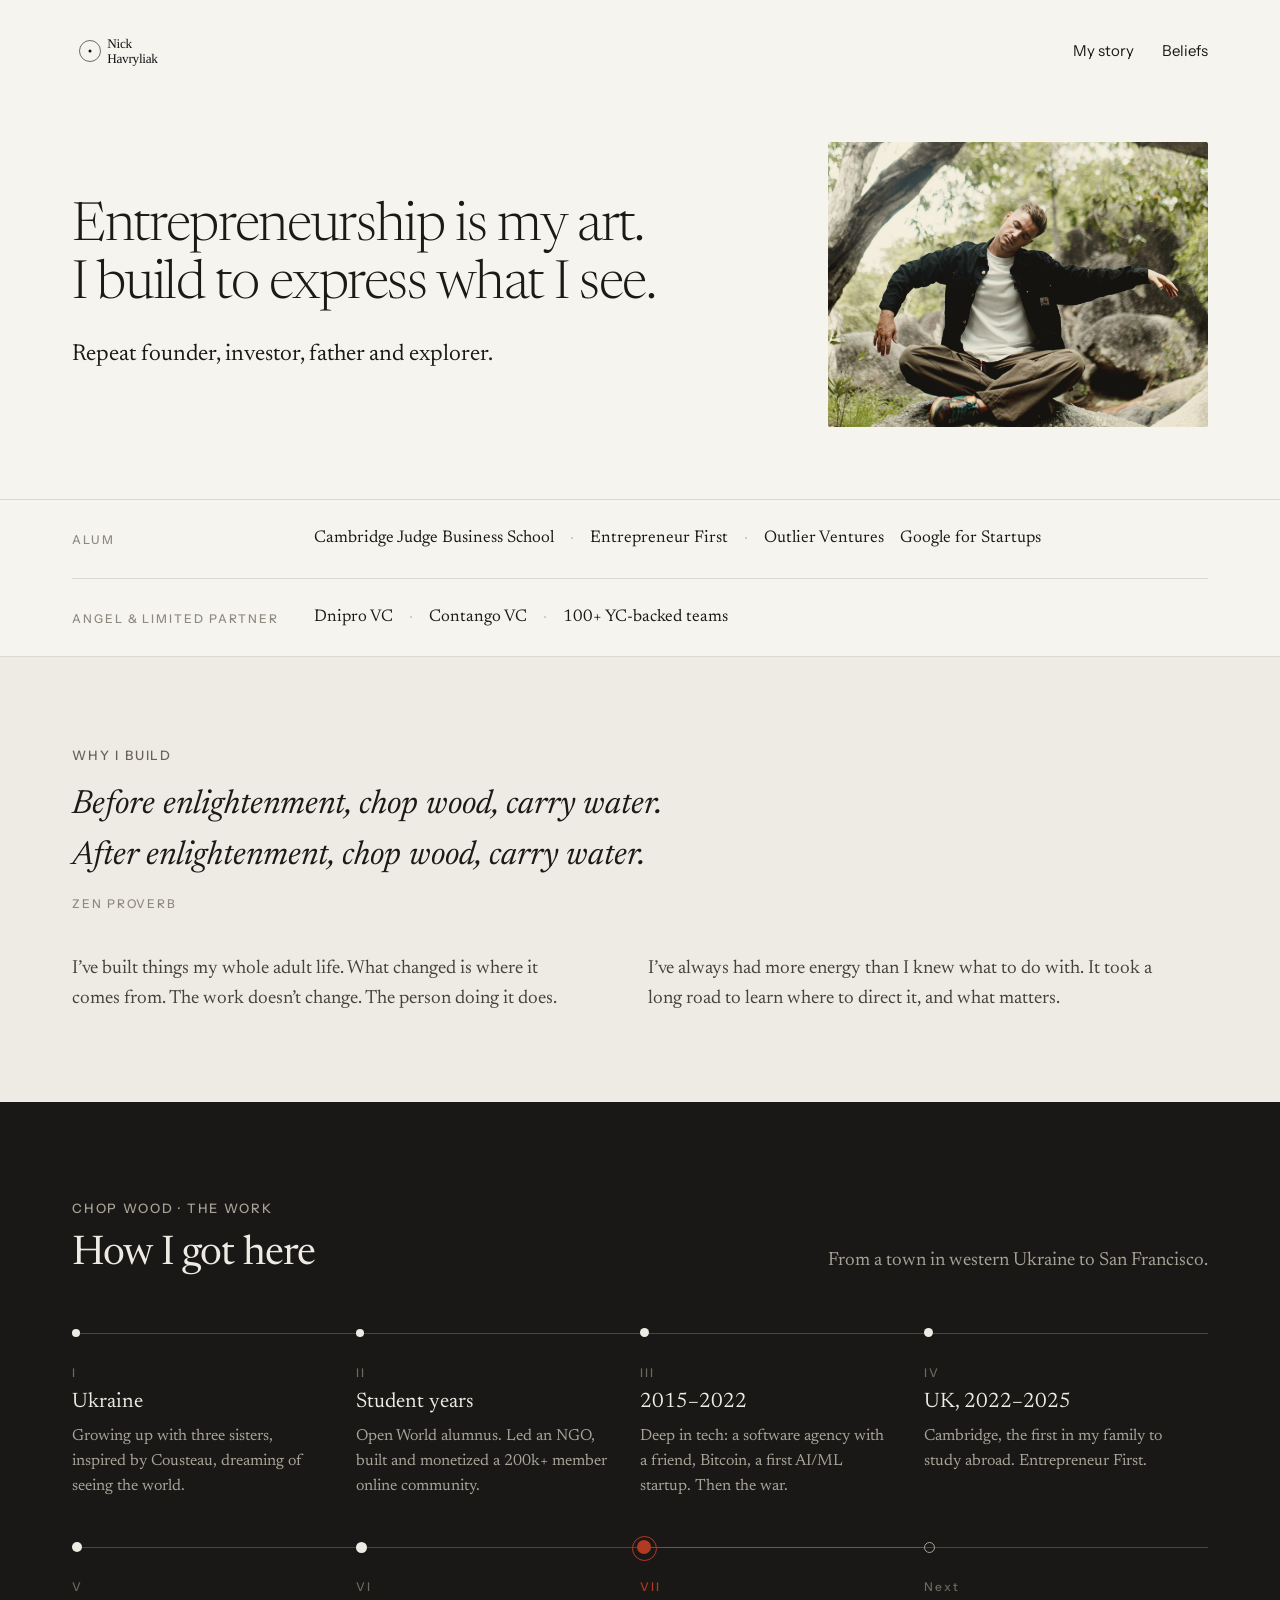
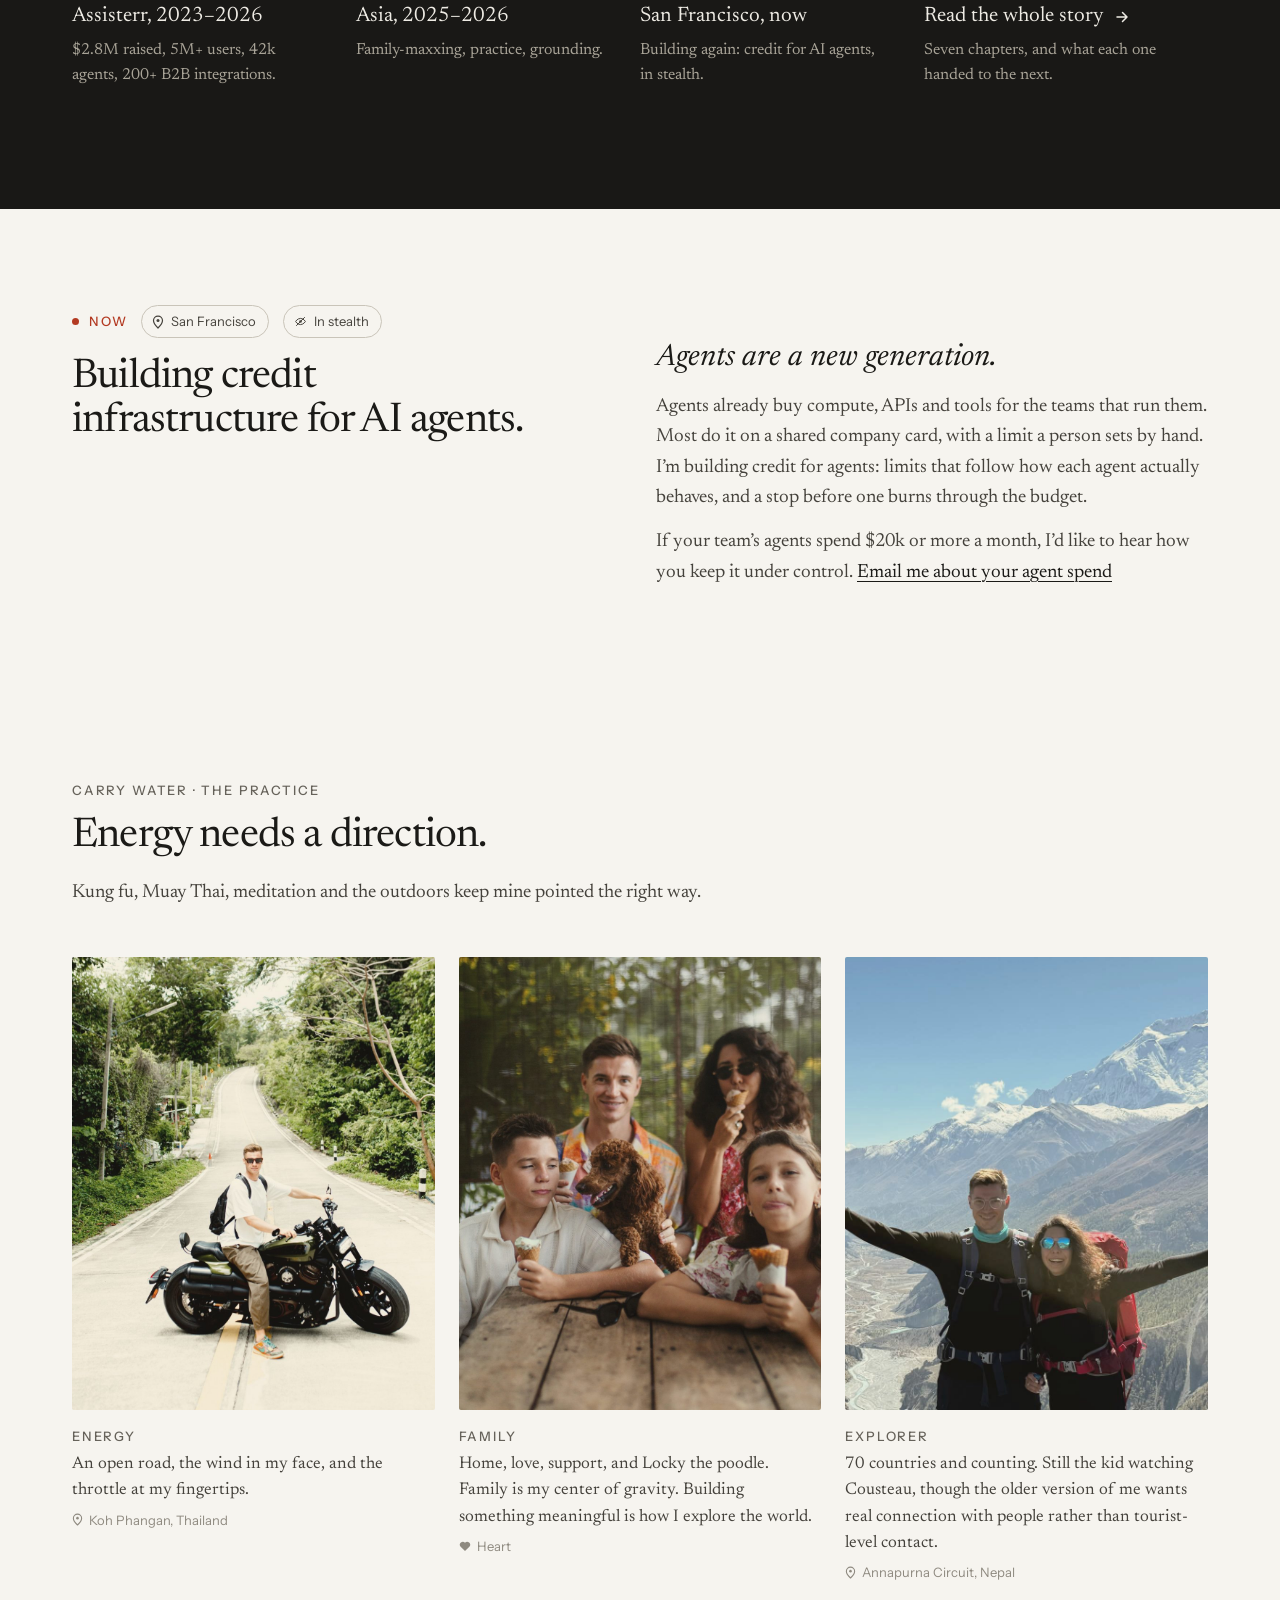
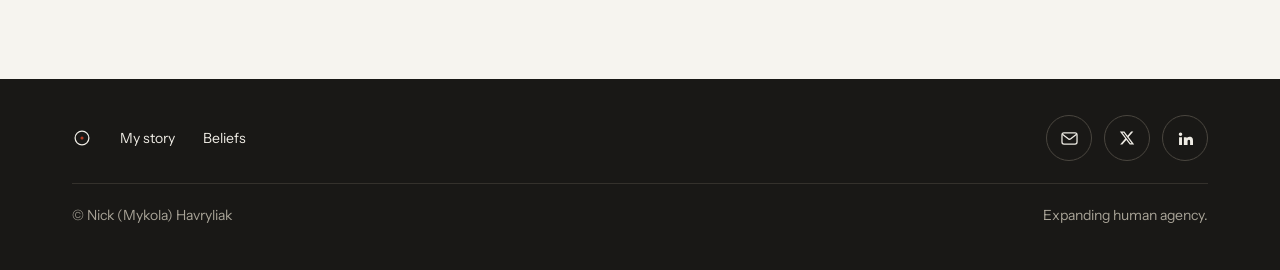
==== commit c222947b: "Sharpen "now" copy for agent credit, add agent-spend contact, search files - Home: one-liner is now " ====
--- a/index.html
+++ b/index.html
@@ -4,16 +4,20 @@
 <meta charset="utf-8">
 <meta name="viewport" content="width=device-width, initial-scale=1">
 <title>Nick Havryliak — Founder, investor, explorer</title>
-<meta name="description" content="Repeat founder, investor, father and explorer. Building financial infrastructure for the agent economy in San Francisco.">
+<meta name="description" content="Repeat founder, investor, father and explorer. Building credit infrastructure for AI agents in San Francisco.">
 <link rel="icon" href="favicon.svg" type="image/svg+xml">
 <meta property="og:type" content="website">
 <meta property="og:site_name" content="Nick Havryliak">
 <meta property="og:title" content="Nick Havryliak — Founder, investor, explorer">
-<meta property="og:description" content="Repeat founder, investor, father and explorer. Building financial infrastructure for the agent economy in San Francisco.">
+<meta property="og:description" content="Repeat founder, investor, father and explorer. Building credit infrastructure for AI agents in San Francisco.">
 <meta property="og:url" content="https://havryliak.com/">
 <meta property="og:image" content="https://havryliak.com/assets/social-preview.jpg">
+<meta property="og:image:width" content="1200">
+<meta property="og:image:height" content="630">
+<meta property="og:image:alt" content="Nick Havryliak — Entrepreneurship is my art. I build to express what I see.">
 <meta name="twitter:card" content="summary_large_image">
 <meta name="twitter:site" content="@nick_havryliak">
+<meta name="twitter:creator" content="@nick_havryliak">
 <link rel="canonical" href="https://havryliak.com/">
 <link rel="stylesheet" href="https://fonts.googleapis.com/css2?family=Instrument+Sans:wght@400;500;600&amp;family=Newsreader:ital,opsz,wght@0,6..72,300..600;1,6..72,300..500&amp;display=swap">
 <style>
@@ -41,6 +45,79 @@
 .skip{position:absolute;left:-9999px;top:16px}
 .skip:focus{left:16px;z-index:10;background:#1B1A17;color:#F6F4EF;padding:12px 18px;border-radius:999px}
 </style>
+<script type="application/ld+json">
+{
+ "@context": "https://schema.org",
+ "@type": "Person",
+ "name": "Nick Havryliak",
+ "alternateName": "Mykola Havryliak",
+ "url": "https://havryliak.com",
+ "image": "https://havryliak.com/assets/social-preview.jpg",
+ "jobTitle": "Founder",
+ "description": "Repeat founder, investor, father and explorer. Building credit infrastructure for AI agents in San Francisco. Previously founded Assisterr.",
+ "homeLocation": {
+  "@type": "Place",
+  "name": "San Francisco, California, United States"
+ },
+ "nationality": {
+  "@type": "Country",
+  "name": "Ukraine"
+ },
+ "alumniOf": [
+  {
+   "@type": "EducationalOrganization",
+   "name": "Cambridge Judge Business School"
+  },
+  {
+   "@type": "Organization",
+   "name": "Entrepreneur First"
+  },
+  {
+   "@type": "Organization",
+   "name": "Outlier Ventures"
+  },
+  {
+   "@type": "Organization",
+   "name": "Google for Startups"
+  }
+ ],
+ "knowsAbout": [
+  "AI agents",
+  "Agent economy",
+  "Credit for AI agents",
+  "Underwriting",
+  "Financial infrastructure",
+  "Asset tokenization",
+  "Specialized language models",
+  "Venture capital",
+  "Product and growth",
+  "Web3"
+ ],
+ "knowsLanguage": [
+  "English",
+  "Ukrainian"
+ ],
+ "email": "mailto:nick.havryliak@gmail.com",
+ "sameAs": [
+  "https://x.com/nick_havryliak",
+  "https://www.linkedin.com/in/havryliak/"
+ ]
+}
+</script>
+<script type="application/ld+json">
+{
+ "@context": "https://schema.org",
+ "@type": "WebSite",
+ "name": "Nick Havryliak",
+ "url": "https://havryliak.com",
+ "inLanguage": "en",
+ "author": {
+  "@type": "Person",
+  "name": "Nick Havryliak",
+  "url": "https://havryliak.com"
+ }
+}
+</script>
 </head>
 <body>
 <div style="background: #F6F4EF; color: #1B1A17; font-family: 'Newsreader', 'Iowan Old Style', Georgia, 'Times New Roman', serif; font-size: 19px; line-height: 1.6; container-type: inline-size; position: relative">
@@ -49,7 +126,7 @@
 
   <header style="max-width: 1200px; margin: 0 auto; padding: 24px 32px; box-sizing: border-box; display: flex; flex-wrap: wrap; align-items: center; justify-content: space-between; gap: 8px 32px">
     <a href="#top" style="display: flex; align-items: center; min-height: 48px">
-      <img src="assets/logo-nick-havryliak.svg" alt="Nick Havryliak" style="height: 54px; width: auto; display: block">
+      <img width="980" height="360" decoding="async" src="assets/logo-nick-havryliak.svg" alt="Nick Havryliak" style="height: 54px; width: auto; display: block">
     </a>
     <nav aria-label="Main" style="display: flex; flex-wrap: wrap; align-items: center; gap: 4px 28px; font-family: 'Instrument Sans', 'Helvetica Neue', Arial, sans-serif; font-size: 15px">
       <a href="story.html" style="display: flex; align-items: center; min-height: 44px; text-decoration: none">My story</a>
@@ -66,7 +143,7 @@
         <p style="margin: 0; max-width: 34rem; font-size: clamp(1.25rem, 1.8cqi, 1.5rem); line-height: 1.45; text-wrap: pretty">Repeat founder, investor, father and explorer.</p>
       </div>
       <div class="rise" style="flex: 1 1 380px; min-width: 0; animation-delay: .12s">
-        <img src="assets/hero.jpg" alt="Nick sitting cross-legged on a boulder under an arching tree, arms open, eyes closed" style="width: 100%; height: auto; aspect-ratio: 4 / 3; object-fit: cover; display: block; border-radius: 2px">
+        <img loading="eager" fetchpriority="high" width="1400" height="1050" decoding="async" src="assets/hero.jpg" alt="Nick sitting cross-legged on a boulder under an arching tree, arms open, eyes closed" style="width: 100%; height: auto; aspect-ratio: 4 / 3; object-fit: cover; display: block; border-radius: 2px">
       </div>
     </section>
 
@@ -161,7 +238,7 @@
             <span class="dot pop" aria-hidden="true" style="position: absolute; top: -5.0px; left: 0; display: block; width: 10px; height: 10px; border-radius: 50%; background: #EEEBE4; animation-delay: 0.55s"></span>
             <p style="margin: 0; font-family: 'Instrument Sans', 'Helvetica Neue', Arial, sans-serif; font-size: 12px; font-weight: 500; letter-spacing: 0.18em; color: #6E695F">V</p>
             <p style="margin: 0; font-size: 21px; line-height: 1.25">Assisterr, 2023–2026</p>
-            <p style="margin: 0; font-size: 16px; line-height: 1.55; color: #A8A397; text-wrap: pretty; min-height: 75px">$2.8M raised, 5M+ users, 42k agents. T1 listings: Kraken, Bybit, Binance Alpha.</p>
+            <p style="margin: 0; font-size: 16px; line-height: 1.55; color: #A8A397; text-wrap: pretty; min-height: 75px">$2.8M raised, 5M+ users, 42k agents, 200+ B2B integrations.</p>
           </li>
           <li class="stop" style="position: relative; padding: 30px 32px 0 0; display: flex; flex-direction: column; gap: 8px">
             <span class="stop-line draw" aria-hidden="true" style="position: absolute; top: 0; left: 0; right: 0; height: 1px; background: #4A463F; animation-delay: 0.4s"></span>
@@ -176,7 +253,7 @@
             <span class="dot pop" aria-hidden="true" style="position: absolute; top: -7px; left: -3px; display: block; width: 14px; height: 14px; border-radius: 50%; background: #B33A22; animation-delay: .75s"></span>
             <p style="margin: 0; font-family: 'Instrument Sans', 'Helvetica Neue', Arial, sans-serif; font-size: 12px; font-weight: 500; letter-spacing: 0.18em; color: #B33A22">VII</p>
             <p style="margin: 0; font-size: 21px; line-height: 1.25">San Francisco, now</p>
-            <p style="margin: 0; font-size: 16px; line-height: 1.55; color: #A8A397; text-wrap: pretty; min-height: 75px">Back in the market, with an open mind.</p>
+            <p style="margin: 0; font-size: 16px; line-height: 1.55; color: #A8A397; text-wrap: pretty; min-height: 75px">Building again: credit for AI agents, in stealth.</p>
           </li>
           <li class="stop next" style="position: relative; padding: 30px 32px 0 0">
             <span class="stop-line draw" aria-hidden="true" style="position: absolute; top: 0; left: 0; right: 0; height: 1px; background: #4A463F; animation-delay: .56s"></span>
@@ -206,11 +283,12 @@
               In stealth
             </p>
           </div>
-          <h2 style="margin: 0; font-weight: 400; font-size: clamp(1.875rem, 3.2cqi, 2.75rem); line-height: 1.06; letter-spacing: -0.02em; text-wrap: balance">Building financial infrastructure for the agent economy.</h2>
+          <h2 style="margin: 0; font-weight: 400; font-size: clamp(1.875rem, 3.2cqi, 2.75rem); line-height: 1.06; letter-spacing: -0.02em; text-wrap: balance">Building credit infrastructure for AI agents.</h2>
         </div>
         <div style="flex: 1 1 420px; min-width: 0; display: flex; flex-direction: column; gap: 14px; padding-top: 34px">
           <p style="margin: 0; font-style: italic; font-size: clamp(1.5rem, 2.4cqi, 2rem); line-height: 1.25">Agents are a new generation.</p>
-          <p style="margin: 0; color: #45423C; text-wrap: pretty">Like Gen Z, they arrive with their own needs and patterns of behavior. We have to build their tools and make sure they stay consistent and safe for every other generation. And they need economic freedom to earn, spend and be trusted with money, as long as it doesn’t harm people. That’s the edge I’m working on.</p>
+          <p style="margin: 0; color: #45423C; text-wrap: pretty">Agents already buy compute, APIs and tools for the teams that run them. Most do it on a shared company card, with a limit a person sets by hand. I’m building credit for agents: limits that follow how each agent actually behaves, and a stop before one burns through the budget.</p>
+          <p style="margin: 0; color: #45423C; text-wrap: pretty">If your team’s agents spend $20k or more a month, I’d like to hear how you keep it under control. <a href="mailto:nick.havryliak@gmail.com?subject=Agent%20spend%20(via%20havryliak.com)">Email me about your agent spend</a></p>
         </div>
       </div>
     </section>
@@ -225,7 +303,7 @@
         </div>
         <div style="display: grid; grid-template-columns: repeat(auto-fit, minmax(min(280px, 100%), 1fr)); gap: 40px 24px">
           <figure style="margin: 0; display: flex; flex-direction: column; gap: 16px">
-            <img src="assets/bike.jpg" alt="Nick on a motorcycle on an empty road through the jungle" style="width: 100%; height: auto; aspect-ratio: 4 / 5; object-fit: cover; display: block; border-radius: 2px">
+            <img loading="lazy" width="1000" height="1250" decoding="async" src="assets/bike.jpg" alt="Nick on a motorcycle on an empty road through the jungle" style="width: 100%; height: auto; aspect-ratio: 4 / 5; object-fit: cover; display: block; border-radius: 2px">
             <figcaption style="display: flex; flex-direction: column; gap: 5px">
               <span style="font-family: 'Instrument Sans', 'Helvetica Neue', Arial, sans-serif; font-size: 13px; font-weight: 500; letter-spacing: 0.14em; text-transform: uppercase; color: #66625A">Energy</span>
               <span style="font-size: 17px; line-height: 1.55; color: #45423C">An open road, the wind in my face, and the throttle at my fingertips.</span>
@@ -233,7 +311,7 @@
             </figcaption>
           </figure>
           <figure style="margin: 0; display: flex; flex-direction: column; gap: 16px">
-            <img src="assets/family.jpg" alt="Nick with his family and their poodle at a wooden table, eating ice cream" style="width: 100%; height: auto; aspect-ratio: 4 / 5; object-fit: cover; display: block; border-radius: 2px">
+            <img loading="lazy" width="1000" height="1250" decoding="async" src="assets/family.jpg" alt="Nick with his family and their poodle at a wooden table, eating ice cream" style="width: 100%; height: auto; aspect-ratio: 4 / 5; object-fit: cover; display: block; border-radius: 2px">
             <figcaption style="display: flex; flex-direction: column; gap: 5px">
               <span style="font-family: 'Instrument Sans', 'Helvetica Neue', Arial, sans-serif; font-size: 13px; font-weight: 500; letter-spacing: 0.14em; text-transform: uppercase; color: #66625A">Family</span>
               <span style="font-size: 17px; line-height: 1.55; color: #45423C">Home, love, support, and Locky the poodle. Family is my center of gravity. Building something meaningful is how I explore the world.</span>
@@ -241,7 +319,7 @@
             </figcaption>
           </figure>
           <figure style="margin: 0; display: flex; flex-direction: column; gap: 16px">
-            <img src="assets/nepal.jpg" alt="Nick and a fellow hiker with their arms wide on a Himalayan trail in Nepal" style="width: 100%; height: auto; aspect-ratio: 4 / 5; object-fit: cover; display: block; border-radius: 2px">
+            <img loading="lazy" width="768" height="960" decoding="async" src="assets/nepal.jpg" alt="Nick and a fellow hiker with their arms wide on a Himalayan trail in Nepal" style="width: 100%; height: auto; aspect-ratio: 4 / 5; object-fit: cover; display: block; border-radius: 2px">
             <figcaption style="display: flex; flex-direction: column; gap: 5px">
               <span style="font-family: 'Instrument Sans', 'Helvetica Neue', Arial, sans-serif; font-size: 13px; font-weight: 500; letter-spacing: 0.14em; text-transform: uppercase; color: #66625A">Explorer</span>
               <span style="font-size: 17px; line-height: 1.55; color: #45423C">70 countries and counting. Still the kid watching Cousteau, though the older version of me wants real connection with people rather than tourist-level contact.</span>
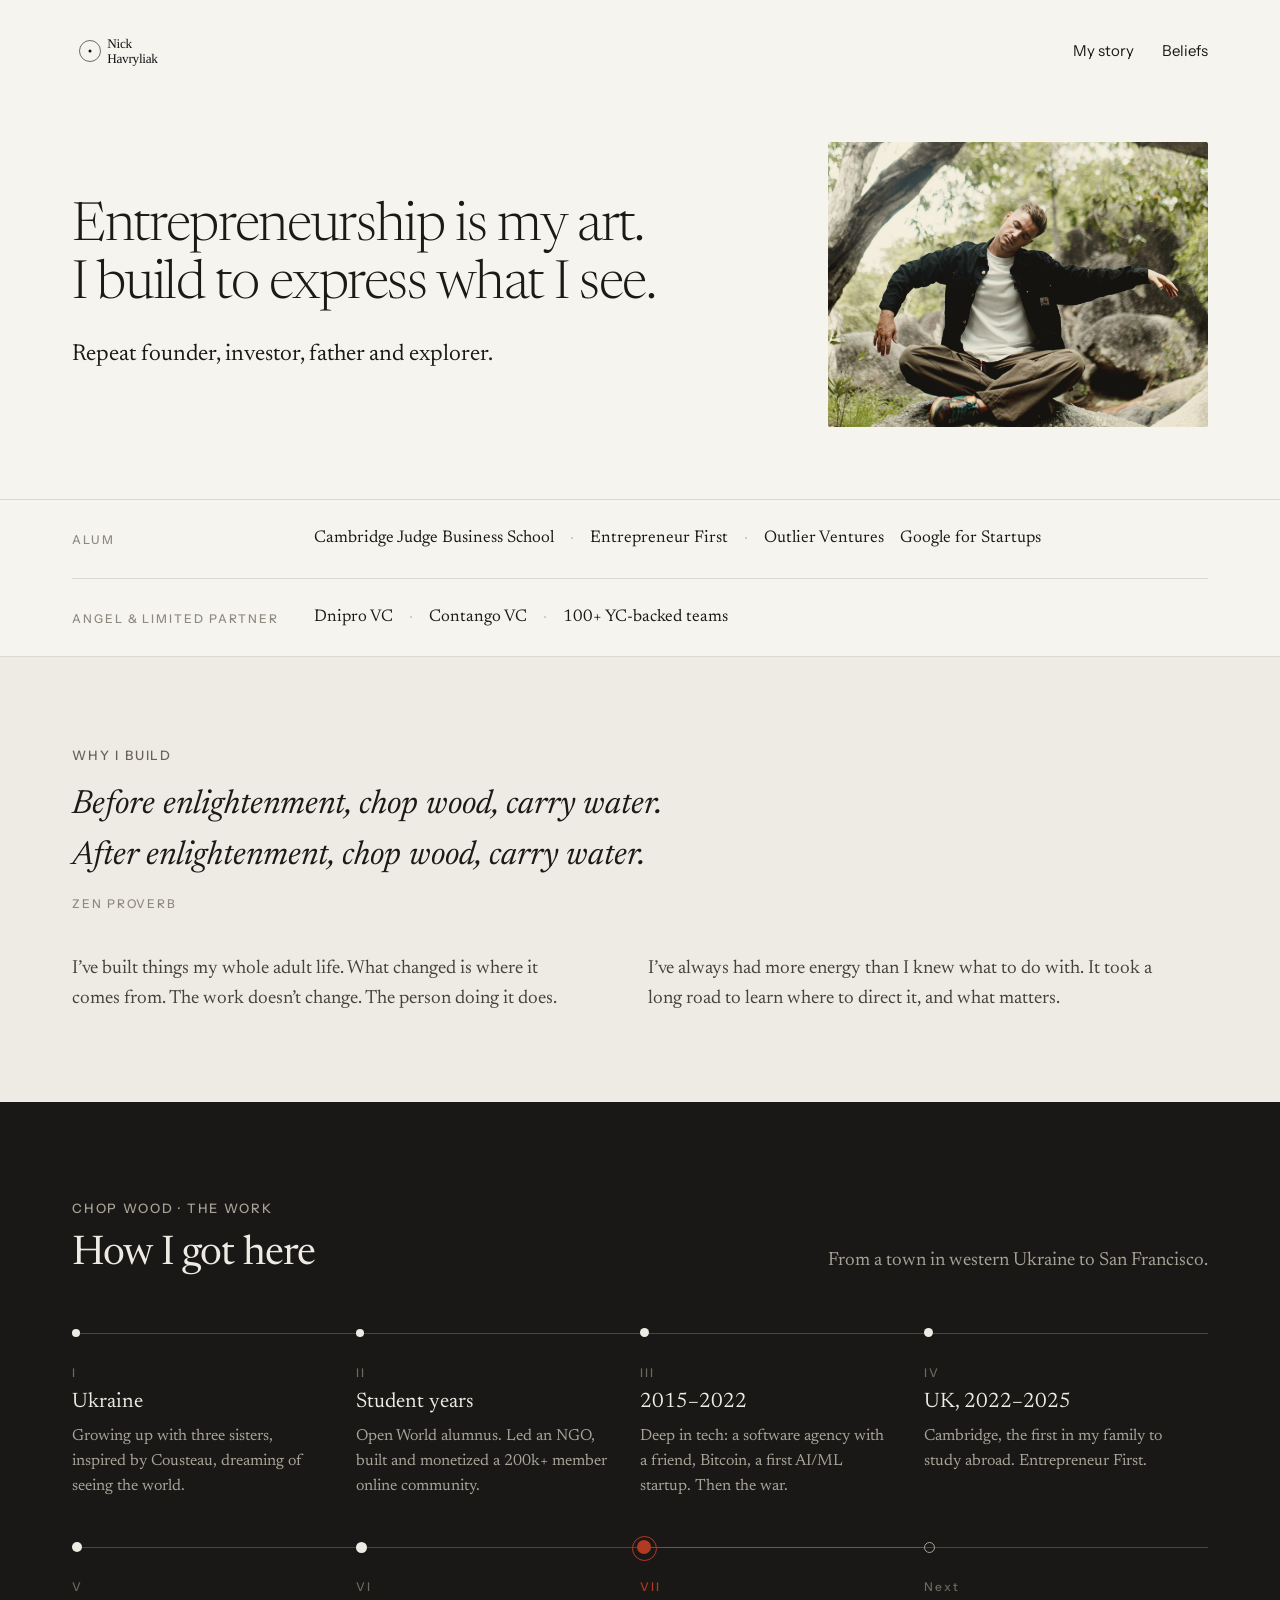
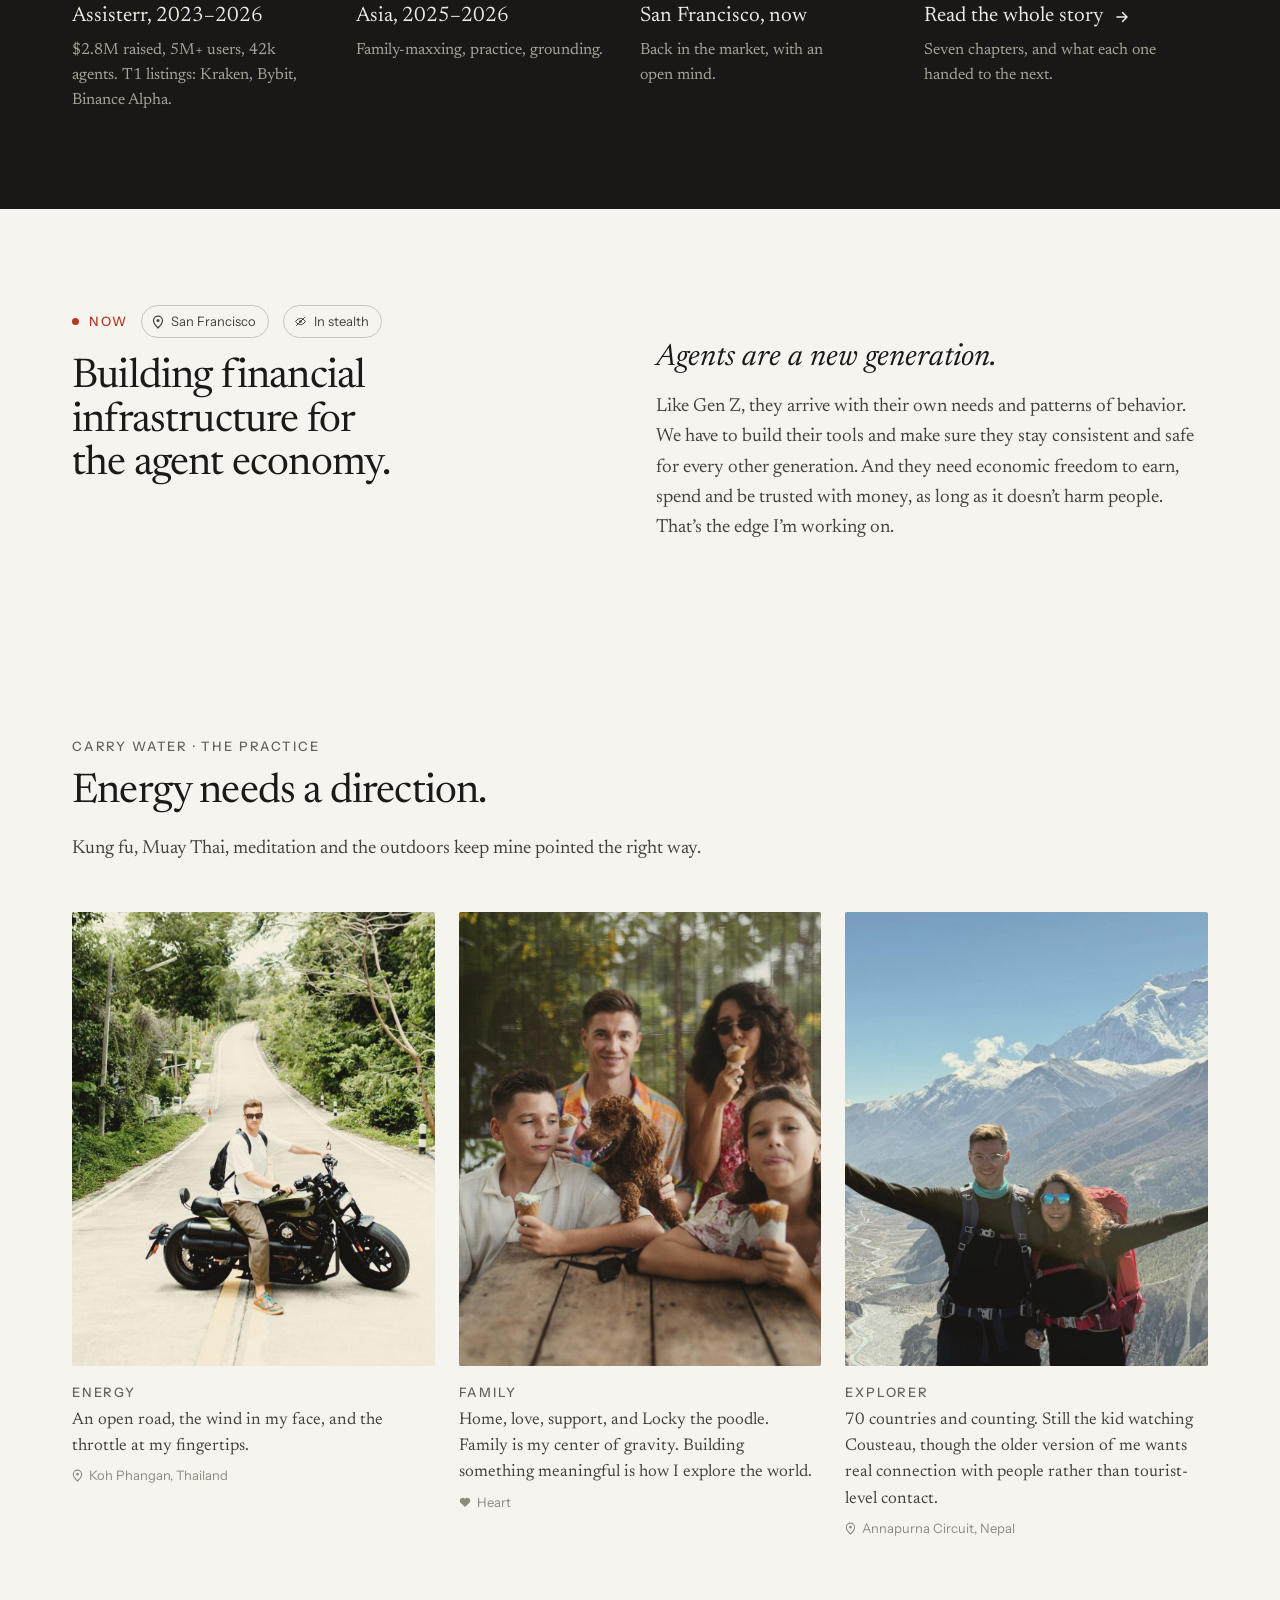
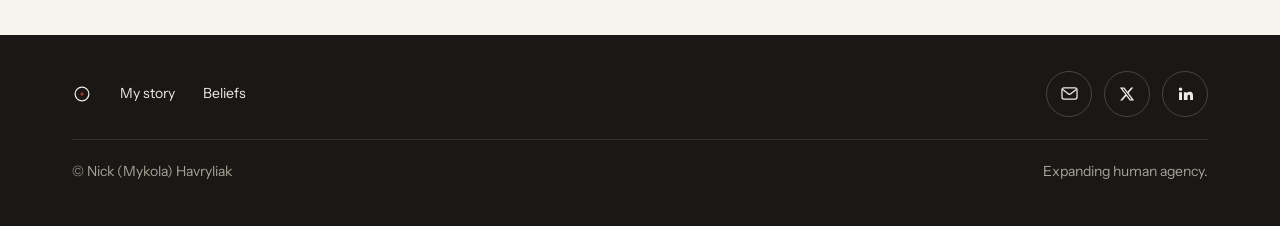
==== commit ced7b4df: "Revert to the previous live version (tag live-2026-11-24-before-review) Reverts c222947 at Nick's re" ====
--- a/index.html
+++ b/index.html
@@ -4,12 +4,12 @@
 <meta charset="utf-8">
 <meta name="viewport" content="width=device-width, initial-scale=1">
 <title>Nick Havryliak — Founder, investor, explorer</title>
-<meta name="description" content="Repeat founder, investor, father and explorer. Building credit infrastructure for AI agents in San Francisco.">
+<meta name="description" content="Repeat founder, investor, father and explorer. Building financial infrastructure for the agent economy in San Francisco.">
 <link rel="icon" href="favicon.svg" type="image/svg+xml">
 <meta property="og:type" content="website">
 <meta property="og:site_name" content="Nick Havryliak">
 <meta property="og:title" content="Nick Havryliak — Founder, investor, explorer">
-<meta property="og:description" content="Repeat founder, investor, father and explorer. Building credit infrastructure for AI agents in San Francisco.">
+<meta property="og:description" content="Repeat founder, investor, father and explorer. Building financial infrastructure for the agent economy in San Francisco.">
 <meta property="og:url" content="https://havryliak.com/">
 <meta property="og:image" content="https://havryliak.com/assets/social-preview.jpg">
 <meta property="og:image:width" content="1200">
@@ -54,7 +54,7 @@
  "url": "https://havryliak.com",
  "image": "https://havryliak.com/assets/social-preview.jpg",
  "jobTitle": "Founder",
- "description": "Repeat founder, investor, father and explorer. Building credit infrastructure for AI agents in San Francisco. Previously founded Assisterr.",
+ "description": "Repeat founder, investor, father and explorer. Building financial infrastructure for the agent economy in San Francisco. Previously founded Assisterr.",
  "homeLocation": {
   "@type": "Place",
   "name": "San Francisco, California, United States"
@@ -84,8 +84,6 @@
  "knowsAbout": [
   "AI agents",
   "Agent economy",
-  "Credit for AI agents",
-  "Underwriting",
   "Financial infrastructure",
   "Asset tokenization",
   "Specialized language models",
@@ -143,7 +141,7 @@
         <p style="margin: 0; max-width: 34rem; font-size: clamp(1.25rem, 1.8cqi, 1.5rem); line-height: 1.45; text-wrap: pretty">Repeat founder, investor, father and explorer.</p>
       </div>
       <div class="rise" style="flex: 1 1 380px; min-width: 0; animation-delay: .12s">
-        <img loading="eager" fetchpriority="high" width="1400" height="1050" decoding="async" src="assets/hero.jpg" alt="Nick sitting cross-legged on a boulder under an arching tree, arms open, eyes closed" style="width: 100%; height: auto; aspect-ratio: 4 / 3; object-fit: cover; display: block; border-radius: 2px">
+        <img loading="lazy" width="1400" height="1050" decoding="async" src="assets/hero.jpg" alt="Nick sitting cross-legged on a boulder under an arching tree, arms open, eyes closed" style="width: 100%; height: auto; aspect-ratio: 4 / 3; object-fit: cover; display: block; border-radius: 2px">
       </div>
     </section>
 
@@ -238,7 +236,7 @@
             <span class="dot pop" aria-hidden="true" style="position: absolute; top: -5.0px; left: 0; display: block; width: 10px; height: 10px; border-radius: 50%; background: #EEEBE4; animation-delay: 0.55s"></span>
             <p style="margin: 0; font-family: 'Instrument Sans', 'Helvetica Neue', Arial, sans-serif; font-size: 12px; font-weight: 500; letter-spacing: 0.18em; color: #6E695F">V</p>
             <p style="margin: 0; font-size: 21px; line-height: 1.25">Assisterr, 2023–2026</p>
-            <p style="margin: 0; font-size: 16px; line-height: 1.55; color: #A8A397; text-wrap: pretty; min-height: 75px">$2.8M raised, 5M+ users, 42k agents, 200+ B2B integrations.</p>
+            <p style="margin: 0; font-size: 16px; line-height: 1.55; color: #A8A397; text-wrap: pretty; min-height: 75px">$2.8M raised, 5M+ users, 42k agents. T1 listings: Kraken, Bybit, Binance Alpha.</p>
           </li>
           <li class="stop" style="position: relative; padding: 30px 32px 0 0; display: flex; flex-direction: column; gap: 8px">
             <span class="stop-line draw" aria-hidden="true" style="position: absolute; top: 0; left: 0; right: 0; height: 1px; background: #4A463F; animation-delay: 0.4s"></span>
@@ -253,7 +251,7 @@
             <span class="dot pop" aria-hidden="true" style="position: absolute; top: -7px; left: -3px; display: block; width: 14px; height: 14px; border-radius: 50%; background: #B33A22; animation-delay: .75s"></span>
             <p style="margin: 0; font-family: 'Instrument Sans', 'Helvetica Neue', Arial, sans-serif; font-size: 12px; font-weight: 500; letter-spacing: 0.18em; color: #B33A22">VII</p>
             <p style="margin: 0; font-size: 21px; line-height: 1.25">San Francisco, now</p>
-            <p style="margin: 0; font-size: 16px; line-height: 1.55; color: #A8A397; text-wrap: pretty; min-height: 75px">Building again: credit for AI agents, in stealth.</p>
+            <p style="margin: 0; font-size: 16px; line-height: 1.55; color: #A8A397; text-wrap: pretty; min-height: 75px">Back in the market, with an open mind.</p>
           </li>
           <li class="stop next" style="position: relative; padding: 30px 32px 0 0">
             <span class="stop-line draw" aria-hidden="true" style="position: absolute; top: 0; left: 0; right: 0; height: 1px; background: #4A463F; animation-delay: .56s"></span>
@@ -283,12 +281,11 @@
               In stealth
             </p>
           </div>
-          <h2 style="margin: 0; font-weight: 400; font-size: clamp(1.875rem, 3.2cqi, 2.75rem); line-height: 1.06; letter-spacing: -0.02em; text-wrap: balance">Building credit infrastructure for AI agents.</h2>
+          <h2 style="margin: 0; font-weight: 400; font-size: clamp(1.875rem, 3.2cqi, 2.75rem); line-height: 1.06; letter-spacing: -0.02em; text-wrap: balance">Building financial infrastructure for the agent economy.</h2>
         </div>
         <div style="flex: 1 1 420px; min-width: 0; display: flex; flex-direction: column; gap: 14px; padding-top: 34px">
           <p style="margin: 0; font-style: italic; font-size: clamp(1.5rem, 2.4cqi, 2rem); line-height: 1.25">Agents are a new generation.</p>
-          <p style="margin: 0; color: #45423C; text-wrap: pretty">Agents already buy compute, APIs and tools for the teams that run them. Most do it on a shared company card, with a limit a person sets by hand. I’m building credit for agents: limits that follow how each agent actually behaves, and a stop before one burns through the budget.</p>
-          <p style="margin: 0; color: #45423C; text-wrap: pretty">If your team’s agents spend $20k or more a month, I’d like to hear how you keep it under control. <a href="mailto:nick.havryliak@gmail.com?subject=Agent%20spend%20(via%20havryliak.com)">Email me about your agent spend</a></p>
+          <p style="margin: 0; color: #45423C; text-wrap: pretty">Like Gen Z, they arrive with their own needs and patterns of behavior. We have to build their tools and make sure they stay consistent and safe for every other generation. And they need economic freedom to earn, spend and be trusted with money, as long as it doesn’t harm people. That’s the edge I’m working on.</p>
         </div>
       </div>
     </section>
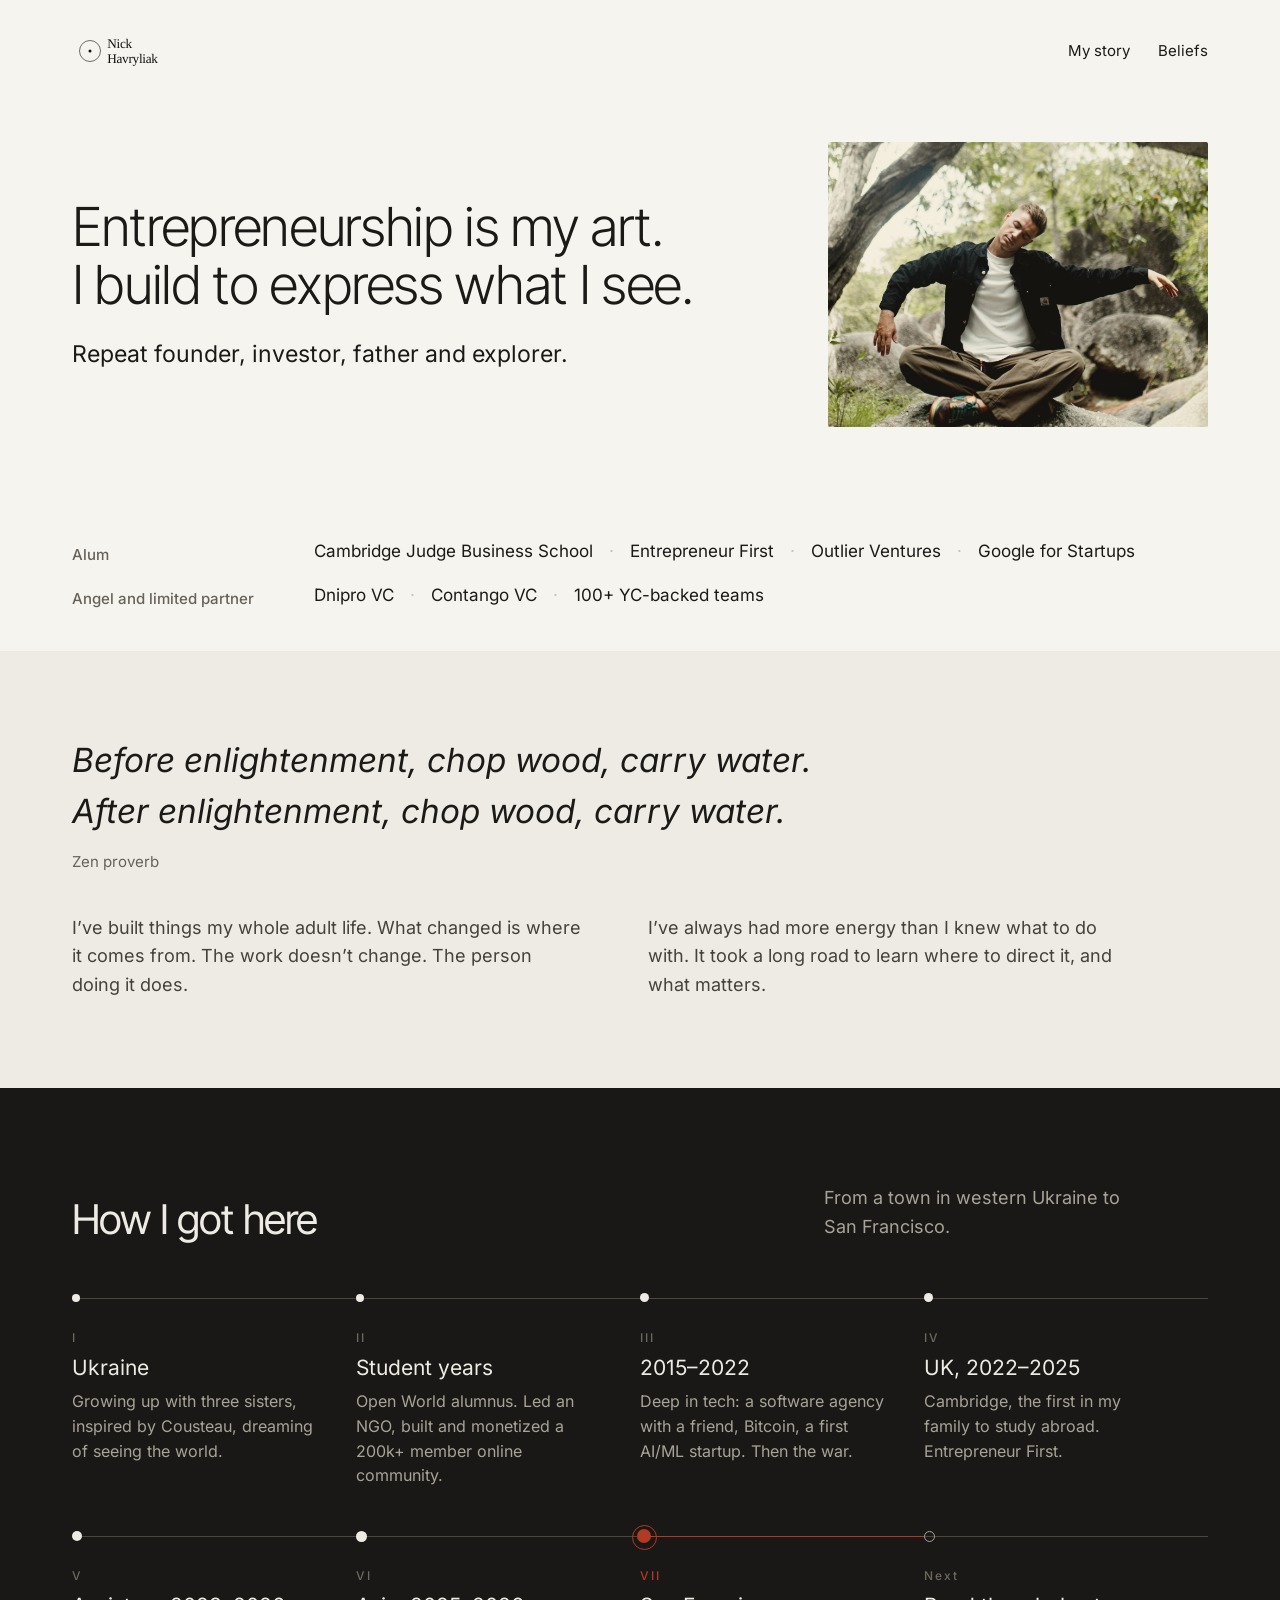
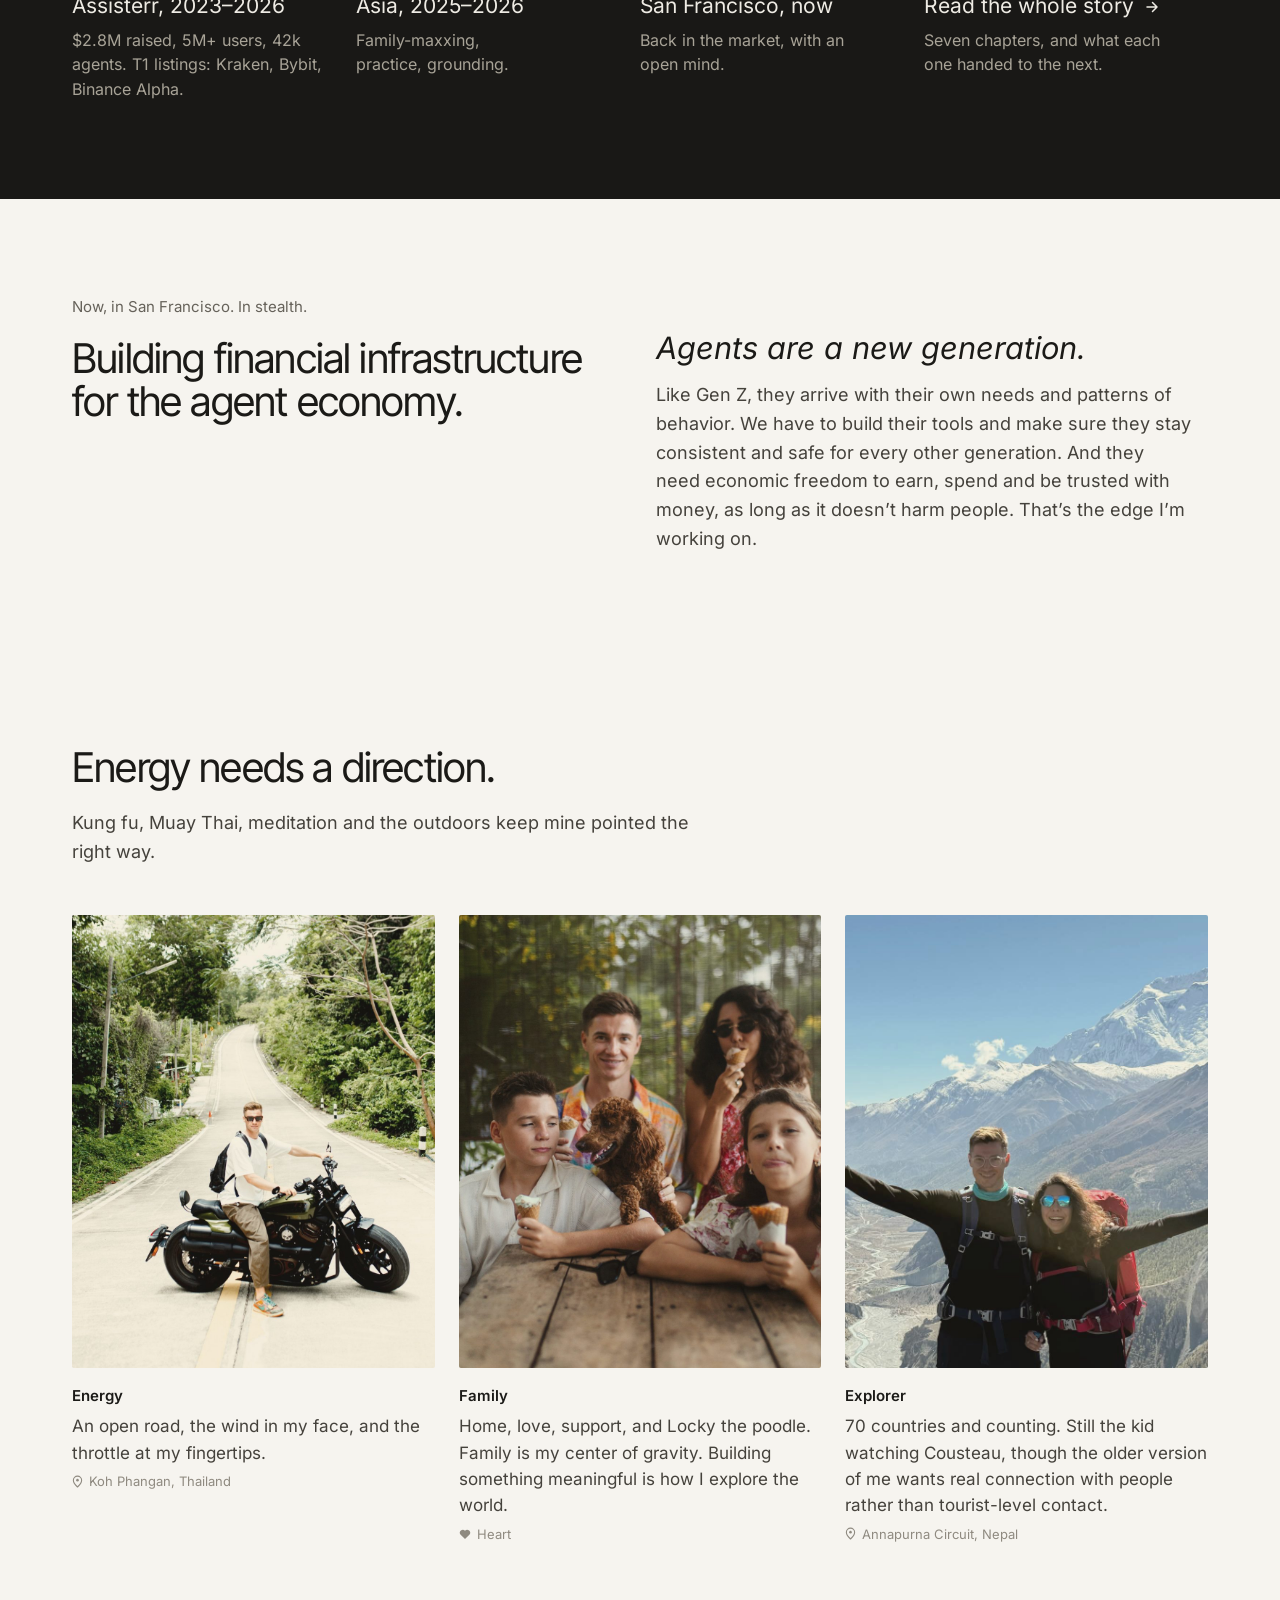
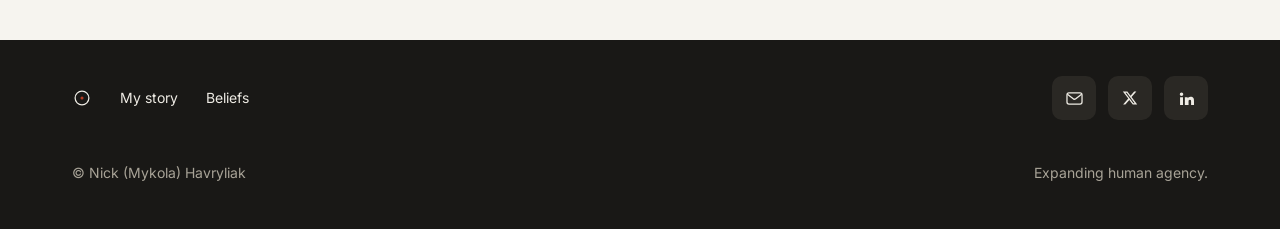
==== commit d2f60fef: "Design pass: self-hosted Inter Tight + Inter, no hairlines, no eyebrows - Fonts: Newsreader + Instru" ====
--- a/index.html
+++ b/index.html
@@ -19,8 +19,10 @@
 <meta name="twitter:site" content="@nick_havryliak">
 <meta name="twitter:creator" content="@nick_havryliak">
 <link rel="canonical" href="https://havryliak.com/">
-<link rel="stylesheet" href="https://fonts.googleapis.com/css2?family=Instrument+Sans:wght@400;500;600&amp;family=Newsreader:ital,opsz,wght@0,6..72,300..600;1,6..72,300..500&amp;display=swap">
+<link rel="stylesheet" href="assets/fonts/fonts.css">
 <style>
+@media (max-width: 600px){section[aria-label="Affiliations"] li[aria-hidden]{display:none}}
+h1,h2,h3{font-family:var(--display);font-optical-sizing:auto}
 body{margin:0;background:#F6F4EF}
 a{color:#1B1A17;text-decoration-thickness:1px;text-underline-offset:0.2em}
 a:hover{color:#9C3220}
@@ -43,7 +45,7 @@
   .next:hover .arrow{transform:translateX(4px)}
 }
 .skip{position:absolute;left:-9999px;top:16px}
-.skip:focus{left:16px;z-index:10;background:#1B1A17;color:#F6F4EF;padding:12px 18px;border-radius:999px}
+.skip:focus{left:16px;z-index:10;background:#1B1A17;color:#F6F4EF;padding:12px 18px;min-height:44px;box-sizing:border-box;display:flex;align-items:center;border-radius:10px}
 </style>
 <script type="application/ld+json">
 {
@@ -118,15 +120,15 @@
 </script>
 </head>
 <body>
-<div style="background: #F6F4EF; color: #1B1A17; font-family: 'Newsreader', 'Iowan Old Style', Georgia, 'Times New Roman', serif; font-size: 19px; line-height: 1.6; container-type: inline-size; position: relative">
-
-  <a href="#main" class="skip" style="font-family: 'Instrument Sans', 'Helvetica Neue', Arial, sans-serif; font-size: 15px">Skip to content</a>
+<div style="background: #F6F4EF; color: #1B1A17; font-family: var(--text); font-size: 18px; line-height: 1.6; container-type: inline-size; position: relative">
+
+  <a href="#main" class="skip" style="font-family: var(--ui); font-size: 15px">Skip to content</a>
 
   <header style="max-width: 1200px; margin: 0 auto; padding: 24px 32px; box-sizing: border-box; display: flex; flex-wrap: wrap; align-items: center; justify-content: space-between; gap: 8px 32px">
     <a href="#top" style="display: flex; align-items: center; min-height: 48px">
       <img width="980" height="360" decoding="async" src="assets/logo-nick-havryliak.svg" alt="Nick Havryliak" style="height: 54px; width: auto; display: block">
     </a>
-    <nav aria-label="Main" style="display: flex; flex-wrap: wrap; align-items: center; gap: 4px 28px; font-family: 'Instrument Sans', 'Helvetica Neue', Arial, sans-serif; font-size: 15px">
+    <nav aria-label="Main" style="display: flex; flex-wrap: wrap; align-items: center; gap: 4px 28px; font-family: var(--ui); font-size: 15px">
       <a href="story.html" style="display: flex; align-items: center; min-height: 44px; text-decoration: none">My story</a>
       <a href="beliefs.html" style="display: flex; align-items: center; min-height: 44px; text-decoration: none">Beliefs</a>
     </nav>
@@ -137,30 +139,31 @@
     <!-- 1. HERO -->
     <section id="top" style="max-width: 1200px; margin: 0 auto; padding: 40px 32px 72px; box-sizing: border-box; display: flex; flex-wrap: wrap; align-items: center; gap: 48px 64px">
       <div class="rise" style="flex: 999 1 560px; min-width: 0; display: flex; flex-direction: column; gap: 24px">
-        <h1 style="margin: 0; max-width: 26ch; font-weight: 300; font-size: clamp(2.25rem, 4.2cqi, 3.5rem); line-height: 1.08; letter-spacing: -0.025em; text-wrap: balance">Entrepreneurship is my art. I build to express what I see.</h1>
+        <h1 style="margin: 0; max-width: 26ch; font-weight: 300; font-size: clamp(2.25rem, 4.2cqi, 3.5rem); line-height: 1.08; letter-spacing: -0.025em; text-wrap: balance">Entrepreneurship is my art.<br> I&nbsp;build to express what&nbsp;I&nbsp;see.</h1>
         <p style="margin: 0; max-width: 34rem; font-size: clamp(1.25rem, 1.8cqi, 1.5rem); line-height: 1.45; text-wrap: pretty">Repeat founder, investor, father and explorer.</p>
       </div>
       <div class="rise" style="flex: 1 1 380px; min-width: 0; animation-delay: .12s">
-        <img loading="lazy" width="1400" height="1050" decoding="async" src="assets/hero.jpg" alt="Nick sitting cross-legged on a boulder under an arching tree, arms open, eyes closed" style="width: 100%; height: auto; aspect-ratio: 4 / 3; object-fit: cover; display: block; border-radius: 2px">
+        <img loading="eager" fetchpriority="high" width="1400" height="1050" decoding="async" src="assets/hero.jpg" alt="Nick sitting cross-legged on a boulder under an arching tree, arms open, eyes closed" style="width: 100%; height: auto; aspect-ratio: 4 / 3; object-fit: cover; display: block; border-radius: 2px">
       </div>
     </section>
 
     <!-- 2. AFFILIATIONS -->
-    <section aria-label="Affiliations" style="border-top: 1px solid #DCD8CF; border-bottom: 1px solid #DCD8CF">
+    <section aria-label="Affiliations">
       <div style="max-width: 1200px; margin: 0 auto; padding: 0 32px; box-sizing: border-box; display: flex; flex-direction: column">
-        <div style="display: flex; flex-wrap: wrap; gap: 6px 32px; padding: 26px 0">
-          <p style="flex: 0 0 210px; margin: 0; padding-top: 4px; font-family: 'Instrument Sans', 'Helvetica Neue', Arial, sans-serif; font-size: 12px; font-weight: 500; letter-spacing: 0.16em; text-transform: uppercase; color: #8F8A80">Alum</p>
+        <div style="display: flex; flex-wrap: wrap; gap: 6px 32px; padding: 40px 0 16px">
+          <p style="flex: 0 0 210px; margin: 0; padding-top: 4px; font-family: var(--ui); font-size: 15px; font-weight: 500; color: #66625A">Alum</p>
           <ul style="flex: 1 1 320px; min-width: 0; margin: 0; padding: 0; list-style: none; display: flex; flex-wrap: wrap; align-items: baseline; gap: 2px 16px; font-size: 17px; line-height: 1.5">
             <li>Cambridge Judge Business School</li>
             <li aria-hidden="true" style="color: #C9C4B9">·</li>
             <li>Entrepreneur First</li>
             <li aria-hidden="true" style="color: #C9C4B9">·</li>
             <li>Outlier Ventures</li>
+            <li aria-hidden="true" style="color: #C9C4B9">·</li>
             <li>Google for Startups</li>
           </ul>
         </div>
-        <div style="display: flex; flex-wrap: wrap; gap: 6px 32px; padding: 26px 0; border-top: 1px solid #DCD8CF">
-          <p style="flex: 0 0 210px; margin: 0; padding-top: 4px; font-family: 'Instrument Sans', 'Helvetica Neue', Arial, sans-serif; font-size: 12px; font-weight: 500; letter-spacing: 0.16em; text-transform: uppercase; color: #8F8A80">Angel &amp; Limited Partner</p>
+        <div style="display: flex; flex-wrap: wrap; gap: 6px 32px; padding: 0 0 40px">
+          <p style="flex: 0 0 210px; margin: 0; padding-top: 4px; font-family: var(--ui); font-size: 15px; font-weight: 500; color: #66625A">Angel and limited partner</p>
           <ul style="flex: 1 1 320px; min-width: 0; margin: 0; padding: 0; list-style: none; display: flex; flex-wrap: wrap; align-items: baseline; gap: 2px 16px; font-size: 17px; line-height: 1.5">
             <li>Dnipro VC</li>
             <li aria-hidden="true" style="color: #C9C4B9">·</li>
@@ -175,13 +178,12 @@
     <!-- 3. THE IDEA -->
     <section id="idea" style="background: #EEEBE4">
       <div style="max-width: 1200px; margin: 0 auto; padding: 88px 32px; box-sizing: border-box; display: flex; flex-direction: column; gap: 40px">
-        <div style="display: flex; flex-direction: column; gap: 18px; max-width: 46rem">
-          <p style="margin: 0; font-family: 'Instrument Sans', 'Helvetica Neue', Arial, sans-serif; font-size: 13px; font-weight: 500; letter-spacing: 0.14em; text-transform: uppercase; color: #66625A">Why I build</p>
+        <div style="display: flex; flex-direction: column; gap: 18px; max-width: 56rem">
           <h2 style="position: absolute; width: 1px; height: 1px; overflow: hidden; clip-path: inset(50%)">Why I build</h2>
           <blockquote style="margin: 0; display: flex; flex-direction: column; gap: 8px">
             <p style="margin: 0; font-style: italic; font-size: clamp(1.5rem, 2.6cqi, 2.125rem); line-height: 1.3">Before enlightenment, chop wood, carry water.</p>
             <p style="margin: 0; font-style: italic; font-size: clamp(1.5rem, 2.6cqi, 2.125rem); line-height: 1.3">After enlightenment, chop wood, carry water.</p>
-            <footer style="margin-top: 8px; font-family: 'Instrument Sans', 'Helvetica Neue', Arial, sans-serif; font-size: 12px; font-weight: 500; letter-spacing: 0.16em; text-transform: uppercase; color: #8F8A80">Zen proverb</footer>
+            <footer style="margin-top: 8px; font-family: var(--ui); font-size: 15px; color: #66625A">Zen proverb</footer>
           </blockquote>
         </div>
         <div style="display: flex; flex-wrap: wrap; gap: 24px 64px">
@@ -196,7 +198,6 @@
       <div style="max-width: 1200px; margin: 0 auto; padding: 96px 32px; box-sizing: border-box; display: flex; flex-direction: column; gap: 56px">
         <div style="display: flex; flex-wrap: wrap; align-items: flex-end; justify-content: space-between; gap: 16px 48px">
           <div style="display: flex; flex-direction: column; gap: 14px">
-            <p style="margin: 0; font-family: 'Instrument Sans', 'Helvetica Neue', Arial, sans-serif; font-size: 13px; font-weight: 500; letter-spacing: 0.14em; text-transform: uppercase; color: #A8A397">Chop wood · the work</p>
             <h2 style="margin: 0; font-weight: 400; font-size: clamp(1.875rem, 3.2cqi, 2.75rem); line-height: 1.06; letter-spacing: -0.02em; color: #EEEBE4">How I got here</h2>
           </div>
           <p style="max-width: 24rem; margin: 0; color: #A8A397; text-wrap: pretty">From a town in western Ukraine to San Francisco.</p>
@@ -206,42 +207,42 @@
           <li class="stop" style="position: relative; padding: 30px 32px 0 0; display: flex; flex-direction: column; gap: 8px">
             <span class="stop-line draw" aria-hidden="true" style="position: absolute; top: 0; left: 0; right: 0; height: 1px; background: #4A463F; animation-delay: 0s"></span>
             <span class="dot pop" aria-hidden="true" style="position: absolute; top: -4.0px; left: 0; display: block; width: 8px; height: 8px; border-radius: 50%; background: #EEEBE4; animation-delay: 0.15s"></span>
-            <p style="margin: 0; font-family: 'Instrument Sans', 'Helvetica Neue', Arial, sans-serif; font-size: 12px; font-weight: 500; letter-spacing: 0.18em; color: #6E695F">I</p>
+            <p style="margin: 0; font-family: var(--ui); font-size: 12px; font-weight: 500; letter-spacing: 0.18em; color: #6E695F">I</p>
             <p style="margin: 0; font-size: 21px; line-height: 1.25">Ukraine</p>
             <p style="margin: 0; font-size: 16px; line-height: 1.55; color: #A8A397; text-wrap: pretty; min-height: 75px">Growing up with three sisters, inspired by Cousteau, dreaming of seeing the world.</p>
           </li>
           <li class="stop" style="position: relative; padding: 30px 32px 0 0; display: flex; flex-direction: column; gap: 8px">
             <span class="stop-line draw" aria-hidden="true" style="position: absolute; top: 0; left: 0; right: 0; height: 1px; background: #4A463F; animation-delay: 0.08s"></span>
             <span class="dot pop" aria-hidden="true" style="position: absolute; top: -4.0px; left: 0; display: block; width: 8px; height: 8px; border-radius: 50%; background: #EEEBE4; animation-delay: 0.25s"></span>
-            <p style="margin: 0; font-family: 'Instrument Sans', 'Helvetica Neue', Arial, sans-serif; font-size: 12px; font-weight: 500; letter-spacing: 0.18em; color: #6E695F">II</p>
+            <p style="margin: 0; font-family: var(--ui); font-size: 12px; font-weight: 500; letter-spacing: 0.18em; color: #6E695F">II</p>
             <p style="margin: 0; font-size: 21px; line-height: 1.25">Student years</p>
             <p style="margin: 0; font-size: 16px; line-height: 1.55; color: #A8A397; text-wrap: pretty; min-height: 75px">Open World alumnus. Led an NGO, built and monetized a 200k+ member online community.</p>
           </li>
           <li class="stop" style="position: relative; padding: 30px 32px 0 0; display: flex; flex-direction: column; gap: 8px">
             <span class="stop-line draw" aria-hidden="true" style="position: absolute; top: 0; left: 0; right: 0; height: 1px; background: #4A463F; animation-delay: 0.16s"></span>
             <span class="dot pop" aria-hidden="true" style="position: absolute; top: -4.5px; left: 0; display: block; width: 9px; height: 9px; border-radius: 50%; background: #EEEBE4; animation-delay: 0.35s"></span>
-            <p style="margin: 0; font-family: 'Instrument Sans', 'Helvetica Neue', Arial, sans-serif; font-size: 12px; font-weight: 500; letter-spacing: 0.18em; color: #6E695F">III</p>
+            <p style="margin: 0; font-family: var(--ui); font-size: 12px; font-weight: 500; letter-spacing: 0.18em; color: #6E695F">III</p>
             <p style="margin: 0; font-size: 21px; line-height: 1.25">2015–2022</p>
             <p style="margin: 0; font-size: 16px; line-height: 1.55; color: #A8A397; text-wrap: pretty; min-height: 75px">Deep in tech: a software agency with a friend, Bitcoin, a first AI/ML startup. Then the war.</p>
           </li>
           <li class="stop" style="position: relative; padding: 30px 32px 0 0; display: flex; flex-direction: column; gap: 8px">
             <span class="stop-line draw" aria-hidden="true" style="position: absolute; top: 0; left: 0; right: 0; height: 1px; background: #4A463F; animation-delay: 0.24s"></span>
             <span class="dot pop" aria-hidden="true" style="position: absolute; top: -4.5px; left: 0; display: block; width: 9px; height: 9px; border-radius: 50%; background: #EEEBE4; animation-delay: 0.45s"></span>
-            <p style="margin: 0; font-family: 'Instrument Sans', 'Helvetica Neue', Arial, sans-serif; font-size: 12px; font-weight: 500; letter-spacing: 0.18em; color: #6E695F">IV</p>
+            <p style="margin: 0; font-family: var(--ui); font-size: 12px; font-weight: 500; letter-spacing: 0.18em; color: #6E695F">IV</p>
             <p style="margin: 0; font-size: 21px; line-height: 1.25">UK, 2022–2025</p>
             <p style="margin: 0; font-size: 16px; line-height: 1.55; color: #A8A397; text-wrap: pretty; min-height: 75px">Cambridge, the first in my family to study abroad. Entrepreneur First.</p>
           </li>
           <li class="stop" style="position: relative; padding: 30px 32px 0 0; display: flex; flex-direction: column; gap: 8px">
             <span class="stop-line draw" aria-hidden="true" style="position: absolute; top: 0; left: 0; right: 0; height: 1px; background: #4A463F; animation-delay: 0.32s"></span>
             <span class="dot pop" aria-hidden="true" style="position: absolute; top: -5.0px; left: 0; display: block; width: 10px; height: 10px; border-radius: 50%; background: #EEEBE4; animation-delay: 0.55s"></span>
-            <p style="margin: 0; font-family: 'Instrument Sans', 'Helvetica Neue', Arial, sans-serif; font-size: 12px; font-weight: 500; letter-spacing: 0.18em; color: #6E695F">V</p>
+            <p style="margin: 0; font-family: var(--ui); font-size: 12px; font-weight: 500; letter-spacing: 0.18em; color: #6E695F">V</p>
             <p style="margin: 0; font-size: 21px; line-height: 1.25">Assisterr, 2023–2026</p>
             <p style="margin: 0; font-size: 16px; line-height: 1.55; color: #A8A397; text-wrap: pretty; min-height: 75px">$2.8M raised, 5M+ users, 42k agents. T1 listings: Kraken, Bybit, Binance Alpha.</p>
           </li>
           <li class="stop" style="position: relative; padding: 30px 32px 0 0; display: flex; flex-direction: column; gap: 8px">
             <span class="stop-line draw" aria-hidden="true" style="position: absolute; top: 0; left: 0; right: 0; height: 1px; background: #4A463F; animation-delay: 0.4s"></span>
             <span class="dot pop" aria-hidden="true" style="position: absolute; top: -5.5px; left: 0; display: block; width: 11px; height: 11px; border-radius: 50%; background: #EEEBE4; animation-delay: 0.65s"></span>
-            <p style="margin: 0; font-family: 'Instrument Sans', 'Helvetica Neue', Arial, sans-serif; font-size: 12px; font-weight: 500; letter-spacing: 0.18em; color: #6E695F">VI</p>
+            <p style="margin: 0; font-family: var(--ui); font-size: 12px; font-weight: 500; letter-spacing: 0.18em; color: #6E695F">VI</p>
             <p style="margin: 0; font-size: 21px; line-height: 1.25">Asia, 2025–2026</p>
             <p style="margin: 0; font-size: 16px; line-height: 1.55; color: #A8A397; text-wrap: pretty; min-height: 75px">Family-maxxing, practice, grounding.</p>
           </li>
@@ -249,7 +250,7 @@
             <span class="stop-line draw" aria-hidden="true" style="position: absolute; top: 0; left: 0; right: 0; height: 1px; background: #B33A22; animation-delay: .48s"></span>
             <span class="pop" aria-hidden="true" style="position: absolute; top: -11px; left: -8px; display: block; width: 23px; height: 23px; border-radius: 50%; border: 1px solid #B33A22; opacity: 0.45; animation-delay: .8s"></span>
             <span class="dot pop" aria-hidden="true" style="position: absolute; top: -7px; left: -3px; display: block; width: 14px; height: 14px; border-radius: 50%; background: #B33A22; animation-delay: .75s"></span>
-            <p style="margin: 0; font-family: 'Instrument Sans', 'Helvetica Neue', Arial, sans-serif; font-size: 12px; font-weight: 500; letter-spacing: 0.18em; color: #B33A22">VII</p>
+            <p style="margin: 0; font-family: var(--ui); font-size: 12px; font-weight: 500; letter-spacing: 0.18em; color: #B33A22">VII</p>
             <p style="margin: 0; font-size: 21px; line-height: 1.25">San Francisco, now</p>
             <p style="margin: 0; font-size: 16px; line-height: 1.55; color: #A8A397; text-wrap: pretty; min-height: 75px">Back in the market, with an open mind.</p>
           </li>
@@ -257,7 +258,7 @@
             <span class="stop-line draw" aria-hidden="true" style="position: absolute; top: 0; left: 0; right: 0; height: 1px; background: #4A463F; animation-delay: .56s"></span>
             <span class="dot pop" aria-hidden="true" style="position: absolute; top: -5.5px; left: 0; display: block; width: 11px; height: 11px; border-radius: 50%; border: 1.5px solid #A8A397; box-sizing: border-box; animation-delay: .9s"></span>
             <a href="story.html" style="display: flex; flex-direction: column; gap: 8px; color: #EEEBE4; text-decoration: none">
-              <span style="margin: 0; font-family: 'Instrument Sans', 'Helvetica Neue', Arial, sans-serif; font-size: 12px; font-weight: 500; letter-spacing: 0.18em; color: #6E695F">Next</span>
+              <span style="margin: 0; font-family: var(--ui); font-size: 12px; font-weight: 500; letter-spacing: 0.18em; color: #6E695F">Next</span>
               <span style="margin: 0; font-size: 21px; line-height: 1.25; display: inline-flex; align-items: center; gap: 10px">Read the whole story<svg class="arrow" width="16" height="16" viewBox="0 0 16 16" fill="none" aria-hidden="true" style="flex: none"><path d="M3 8h10M8.5 3.5 13 8l-4.5 4.5" stroke="currentColor" stroke-width="1.5" stroke-linecap="round" stroke-linejoin="round"></path></svg></span>
               <span style="margin: 0; font-size: 16px; line-height: 1.55; color: #A8A397; text-wrap: pretty; min-height: 75px; display: block">Seven chapters, and what each one handed to the next.</span>
             </a>
@@ -270,17 +271,7 @@
     <section id="now">
       <div style="max-width: 1200px; margin: 0 auto; padding: 96px 32px; box-sizing: border-box; display: flex; flex-wrap: wrap; gap: 32px 72px">
         <div style="flex: 1 1 380px; min-width: 0; display: flex; flex-direction: column; gap: 18px">
-          <div style="display: flex; flex-wrap: wrap; align-items: center; gap: 10px 14px">
-            <p style="margin: 0; display: flex; align-items: center; gap: 10px; font-family: 'Instrument Sans', 'Helvetica Neue', Arial, sans-serif; font-size: 13px; font-weight: 500; letter-spacing: 0.14em; text-transform: uppercase; color: #B33A22"><span style="display: block; width: 7px; height: 7px; border-radius: 50%; background: #B33A22"></span>Now</p>
-            <p style="margin: 0; display: inline-flex; align-items: center; gap: 7px; padding: 5px 12px 5px 10px; border: 1px solid #C9C4B9; border-radius: 999px; font-family: 'Instrument Sans', 'Helvetica Neue', Arial, sans-serif; font-size: 13px; color: #45423C">
-              <svg width="12" height="14" viewBox="0 0 12 14" fill="none" aria-hidden="true"><path d="M6 13s4.5-4.2 4.5-7.4A4.5 4.5 0 0 0 1.5 5.6C1.5 8.8 6 13 6 13Z" stroke="currentColor" stroke-width="1.2" stroke-linejoin="round"></path><circle cx="6" cy="5.5" r="1.5" fill="currentColor"></circle></svg>
-              San Francisco
-            </p>
-            <p style="margin: 0; display: inline-flex; align-items: center; gap: 7px; padding: 5px 12px 5px 10px; border: 1px solid #C9C4B9; border-radius: 999px; font-family: 'Instrument Sans', 'Helvetica Neue', Arial, sans-serif; font-size: 13px; color: #45423C">
-              <svg width="13" height="13" viewBox="0 0 16 16" fill="none" aria-hidden="true"><path d="M2 8s2.2-3.8 6-3.8S14 8 14 8s-2.2 3.8-6 3.8S2 8 2 8Z" stroke="currentColor" stroke-width="1.2"></path><circle cx="8" cy="8" r="1.6" fill="currentColor"></circle><path d="m3 13 10-10" stroke="currentColor" stroke-width="1.2" stroke-linecap="round"></path></svg>
-              In stealth
-            </p>
-          </div>
+          <p style="margin: 0; font-family: var(--ui); font-size: 15px; color: #66625A">Now, in San Francisco. In stealth.</p>
           <h2 style="margin: 0; font-weight: 400; font-size: clamp(1.875rem, 3.2cqi, 2.75rem); line-height: 1.06; letter-spacing: -0.02em; text-wrap: balance">Building financial infrastructure for the agent economy.</h2>
         </div>
         <div style="flex: 1 1 420px; min-width: 0; display: flex; flex-direction: column; gap: 14px; padding-top: 34px">
@@ -294,7 +285,6 @@
     <section id="life">
       <div style="max-width: 1200px; margin: 0 auto; padding: 96px 32px; box-sizing: border-box; display: flex; flex-direction: column; gap: 48px">
         <div style="display: flex; flex-direction: column; gap: 14px; max-width: 40rem">
-          <p style="margin: 0; font-family: 'Instrument Sans', 'Helvetica Neue', Arial, sans-serif; font-size: 13px; font-weight: 500; letter-spacing: 0.14em; text-transform: uppercase; color: #66625A">Carry water · the practice</p>
           <h2 style="margin: 0; font-weight: 400; font-size: clamp(1.875rem, 3.2cqi, 2.75rem); line-height: 1.06; letter-spacing: -0.02em">Energy needs a direction.</h2>
           <p style="margin: 6px 0 0; color: #45423C; text-wrap: pretty">Kung fu, Muay Thai, meditation and the outdoors keep mine pointed the right way.</p>
         </div>
@@ -302,25 +292,25 @@
           <figure style="margin: 0; display: flex; flex-direction: column; gap: 16px">
             <img loading="lazy" width="1000" height="1250" decoding="async" src="assets/bike.jpg" alt="Nick on a motorcycle on an empty road through the jungle" style="width: 100%; height: auto; aspect-ratio: 4 / 5; object-fit: cover; display: block; border-radius: 2px">
             <figcaption style="display: flex; flex-direction: column; gap: 5px">
-              <span style="font-family: 'Instrument Sans', 'Helvetica Neue', Arial, sans-serif; font-size: 13px; font-weight: 500; letter-spacing: 0.14em; text-transform: uppercase; color: #66625A">Energy</span>
+              <span style="font-family: var(--ui); font-size: 15px; font-weight: 600; color: #1B1A17">Energy</span>
               <span style="font-size: 17px; line-height: 1.55; color: #45423C">An open road, the wind in my face, and the throttle at my fingertips.</span>
-              <span style="display: inline-flex; align-items: center; gap: 6px; font-family: 'Instrument Sans', 'Helvetica Neue', Arial, sans-serif; font-size: 13px; color: #8F8A80"><svg width="11" height="13" viewBox="0 0 12 14" fill="none" aria-hidden="true" style="flex: none"><path d="M6 13s4.5-4.2 4.5-7.4A4.5 4.5 0 0 0 1.5 5.6C1.5 8.8 6 13 6 13Z" stroke="currentColor" stroke-width="1.2" stroke-linejoin="round"></path><circle cx="6" cy="5.5" r="1.4" fill="currentColor"></circle></svg>Koh Phangan, Thailand</span>
+              <span style="display: inline-flex; align-items: center; gap: 6px; font-family: var(--ui); font-size: 13px; color: #8F8A80"><svg width="11" height="13" viewBox="0 0 12 14" fill="none" aria-hidden="true" style="flex: none"><path d="M6 13s4.5-4.2 4.5-7.4A4.5 4.5 0 0 0 1.5 5.6C1.5 8.8 6 13 6 13Z" stroke="currentColor" stroke-width="1.2" stroke-linejoin="round"></path><circle cx="6" cy="5.5" r="1.4" fill="currentColor"></circle></svg>Koh Phangan, Thailand</span>
             </figcaption>
           </figure>
           <figure style="margin: 0; display: flex; flex-direction: column; gap: 16px">
             <img loading="lazy" width="1000" height="1250" decoding="async" src="assets/family.jpg" alt="Nick with his family and their poodle at a wooden table, eating ice cream" style="width: 100%; height: auto; aspect-ratio: 4 / 5; object-fit: cover; display: block; border-radius: 2px">
             <figcaption style="display: flex; flex-direction: column; gap: 5px">
-              <span style="font-family: 'Instrument Sans', 'Helvetica Neue', Arial, sans-serif; font-size: 13px; font-weight: 500; letter-spacing: 0.14em; text-transform: uppercase; color: #66625A">Family</span>
+              <span style="font-family: var(--ui); font-size: 15px; font-weight: 600; color: #1B1A17">Family</span>
               <span style="font-size: 17px; line-height: 1.55; color: #45423C">Home, love, support, and Locky the poodle. Family is my center of gravity. Building something meaningful is how I explore the world.</span>
-              <span style="display: inline-flex; align-items: center; gap: 6px; font-family: 'Instrument Sans', 'Helvetica Neue', Arial, sans-serif; font-size: 13px; color: #8F8A80"><svg width="12" height="12" viewBox="0 0 14 13" fill="currentColor" aria-hidden="true" style="flex: none"><path d="M7 12.2 1.9 7.3A3.4 3.4 0 0 1 7 2.8a3.4 3.4 0 0 1 5.1 4.5L7 12.2Z"></path></svg>Heart</span>
+              <span style="display: inline-flex; align-items: center; gap: 6px; font-family: var(--ui); font-size: 13px; color: #8F8A80"><svg width="12" height="12" viewBox="0 0 14 13" fill="currentColor" aria-hidden="true" style="flex: none"><path d="M7 12.2 1.9 7.3A3.4 3.4 0 0 1 7 2.8a3.4 3.4 0 0 1 5.1 4.5L7 12.2Z"></path></svg>Heart</span>
             </figcaption>
           </figure>
           <figure style="margin: 0; display: flex; flex-direction: column; gap: 16px">
             <img loading="lazy" width="768" height="960" decoding="async" src="assets/nepal.jpg" alt="Nick and a fellow hiker with their arms wide on a Himalayan trail in Nepal" style="width: 100%; height: auto; aspect-ratio: 4 / 5; object-fit: cover; display: block; border-radius: 2px">
             <figcaption style="display: flex; flex-direction: column; gap: 5px">
-              <span style="font-family: 'Instrument Sans', 'Helvetica Neue', Arial, sans-serif; font-size: 13px; font-weight: 500; letter-spacing: 0.14em; text-transform: uppercase; color: #66625A">Explorer</span>
+              <span style="font-family: var(--ui); font-size: 15px; font-weight: 600; color: #1B1A17">Explorer</span>
               <span style="font-size: 17px; line-height: 1.55; color: #45423C">70 countries and counting. Still the kid watching Cousteau, though the older version of me wants real connection with people rather than tourist-level contact.</span>
-              <span style="display: inline-flex; align-items: center; gap: 6px; font-family: 'Instrument Sans', 'Helvetica Neue', Arial, sans-serif; font-size: 13px; color: #8F8A80"><svg width="11" height="13" viewBox="0 0 12 14" fill="none" aria-hidden="true" style="flex: none"><path d="M6 13s4.5-4.2 4.5-7.4A4.5 4.5 0 0 0 1.5 5.6C1.5 8.8 6 13 6 13Z" stroke="currentColor" stroke-width="1.2" stroke-linejoin="round"></path><circle cx="6" cy="5.5" r="1.4" fill="currentColor"></circle></svg>Annapurna Circuit, Nepal</span>
+              <span style="display: inline-flex; align-items: center; gap: 6px; font-family: var(--ui); font-size: 13px; color: #8F8A80"><svg width="11" height="13" viewBox="0 0 12 14" fill="none" aria-hidden="true" style="flex: none"><path d="M6 13s4.5-4.2 4.5-7.4A4.5 4.5 0 0 0 1.5 5.6C1.5 8.8 6 13 6 13Z" stroke="currentColor" stroke-width="1.2" stroke-linejoin="round"></path><circle cx="6" cy="5.5" r="1.4" fill="currentColor"></circle></svg>Annapurna Circuit, Nepal</span>
             </figcaption>
           </figure>
         </div>
@@ -330,7 +320,7 @@
   </main>
 
   <footer style="background: #191816">
-    <div style="max-width: 1200px; margin: 0 auto; padding: 36px 32px 44px; box-sizing: border-box; display: flex; flex-direction: column; gap: 22px; font-family: 'Instrument Sans', 'Helvetica Neue', Arial, sans-serif; font-size: 14px; color: #A8A397">
+    <div style="max-width: 1200px; margin: 0 auto; padding: 36px 32px 44px; box-sizing: border-box; display: flex; flex-direction: column; gap: 22px; font-family: var(--ui); font-size: 14px; color: #A8A397">
       <div style="display: flex; flex-wrap: wrap; align-items: center; justify-content: space-between; gap: 16px 32px">
         <nav aria-label="Footer" style="display: flex; flex-wrap: wrap; align-items: center; gap: 0 28px">
           <span style="display: flex; align-items: center; min-height: 44px"><svg width="20" height="20" viewBox="0 0 32 32" aria-hidden="true"><circle cx="16" cy="16" r="11" fill="none" stroke="#EEEBE4" stroke-width="2"></circle><circle cx="16" cy="16" r="2.5" fill="#B33A22"></circle></svg></span>
@@ -338,12 +328,12 @@
           <a href="beliefs.html" style="display: flex; align-items: center; min-height: 44px; color: #EEEBE4; text-decoration: none">Beliefs</a>
         </nav>
         <ul style="margin: 0; padding: 0; list-style: none; display: flex; flex-wrap: wrap; gap: 12px">
-          <li><a href="mailto:nick.havryliak@gmail.com" title="Email" style="display: inline-flex; align-items: center; justify-content: center; width: 44px; height: 44px; border: 1px solid #4A463F; border-radius: 50%; color: #EEEBE4; position: relative"><span style="position: absolute; width: 1px; height: 1px; overflow: hidden; clip-path: inset(50%)">Email</span><svg width="19" height="19" viewBox="0 0 24 24" fill="none" aria-hidden="true"><rect x="2.5" y="5" width="19" height="14" rx="2.5" stroke="currentColor" stroke-width="1.6"></rect><path d="m3.5 7 7.3 5.5a2 2 0 0 0 2.4 0L20.5 7" stroke="currentColor" stroke-width="1.6" stroke-linecap="round"></path></svg></a></li>
-          <li><a href="https://x.com/nick_havryliak" target="_blank" rel="noopener noreferrer" title="X" style="display: inline-flex; align-items: center; justify-content: center; width: 44px; height: 44px; border: 1px solid #4A463F; border-radius: 50%; color: #EEEBE4; position: relative"><span style="position: absolute; width: 1px; height: 1px; overflow: hidden; clip-path: inset(50%)">X</span><svg width="16" height="16" viewBox="0 0 24 24" fill="currentColor" aria-hidden="true"><path d="M18.244 2.25h3.308l-7.227 8.26 8.502 11.24H16.17l-5.214-6.817L4.99 21.75H1.68l7.73-8.835L1.254 2.25H8.08l4.713 6.231 5.45-6.231Zm-1.161 17.52h1.833L7.084 4.126H5.117L17.083 19.77Z"></path></svg></a></li>
-          <li><a href="https://www.linkedin.com/in/havryliak/" target="_blank" rel="noopener noreferrer" title="LinkedIn" style="display: inline-flex; align-items: center; justify-content: center; width: 44px; height: 44px; border: 1px solid #4A463F; border-radius: 50%; color: #EEEBE4; position: relative"><span style="position: absolute; width: 1px; height: 1px; overflow: hidden; clip-path: inset(50%)">LinkedIn</span><svg width="17" height="17" viewBox="0 0 24 24" fill="currentColor" aria-hidden="true"><path d="M4.98 3.5a2.5 2.5 0 1 1 0 5 2.5 2.5 0 0 1 0-5ZM2.9 10.2h4.16v10.9H2.9V10.2Zm6.77 0h3.99v1.49h.06c.56-1 1.9-2.06 3.92-2.06 4.19 0 4.96 2.63 4.96 6.05v5.42h-4.14v-4.8c0-1.15-.02-2.62-1.65-2.62-1.65 0-1.9 1.25-1.9 2.54v4.88H9.67V10.2Z"></path></svg></a></li>
+          <li><a href="mailto:nick.havryliak@gmail.com" title="Email" style="display: inline-flex; align-items: center; justify-content: center; width: 44px; height: 44px; background: #2A2824; border-radius: 10px; color: #EEEBE4; position: relative"><span style="position: absolute; width: 1px; height: 1px; overflow: hidden; clip-path: inset(50%)">Email</span><svg width="19" height="19" viewBox="0 0 24 24" fill="none" aria-hidden="true"><rect x="2.5" y="5" width="19" height="14" rx="2.5" stroke="currentColor" stroke-width="1.6"></rect><path d="m3.5 7 7.3 5.5a2 2 0 0 0 2.4 0L20.5 7" stroke="currentColor" stroke-width="1.6" stroke-linecap="round"></path></svg></a></li>
+          <li><a href="https://x.com/nick_havryliak" target="_blank" rel="noopener noreferrer" title="X" style="display: inline-flex; align-items: center; justify-content: center; width: 44px; height: 44px; background: #2A2824; border-radius: 10px; color: #EEEBE4; position: relative"><span style="position: absolute; width: 1px; height: 1px; overflow: hidden; clip-path: inset(50%)">X</span><svg width="16" height="16" viewBox="0 0 24 24" fill="currentColor" aria-hidden="true"><path d="M18.244 2.25h3.308l-7.227 8.26 8.502 11.24H16.17l-5.214-6.817L4.99 21.75H1.68l7.73-8.835L1.254 2.25H8.08l4.713 6.231 5.45-6.231Zm-1.161 17.52h1.833L7.084 4.126H5.117L17.083 19.77Z"></path></svg></a></li>
+          <li><a href="https://www.linkedin.com/in/havryliak/" target="_blank" rel="noopener noreferrer" title="LinkedIn" style="display: inline-flex; align-items: center; justify-content: center; width: 44px; height: 44px; background: #2A2824; border-radius: 10px; color: #EEEBE4; position: relative"><span style="position: absolute; width: 1px; height: 1px; overflow: hidden; clip-path: inset(50%)">LinkedIn</span><svg width="17" height="17" viewBox="0 0 24 24" fill="currentColor" aria-hidden="true"><path d="M4.98 3.5a2.5 2.5 0 1 1 0 5 2.5 2.5 0 0 1 0-5ZM2.9 10.2h4.16v10.9H2.9V10.2Zm6.77 0h3.99v1.49h.06c.56-1 1.9-2.06 3.92-2.06 4.19 0 4.96 2.63 4.96 6.05v5.42h-4.14v-4.8c0-1.15-.02-2.62-1.65-2.62-1.65 0-1.9 1.25-1.9 2.54v4.88H9.67V10.2Z"></path></svg></a></li>
         </ul>
       </div>
-      <div style="display: flex; flex-wrap: wrap; align-items: baseline; justify-content: space-between; gap: 8px 32px; padding-top: 20px; border-top: 1px solid #34312C">
+      <div style="display: flex; flex-wrap: wrap; align-items: baseline; justify-content: space-between; gap: 8px 32px; padding-top: 20px; border-top: 0">
         <span>© Nick (Mykola) Havryliak</span>
         <span>Expanding human agency.</span>
       </div>
--- a/assets/fonts/fonts.css
+++ b/assets/fonts/fonts.css
@@ -0,0 +1,8 @@
+/* Self-hosted variable fonts (Fontsource 5.3.0, OFL-1.1), latin subset. */
+@font-face{font-family:"Inter Variable";font-style:normal;font-display:swap;font-weight:100 900;src:url(inter-latin-wght-normal.woff2) format("woff2-variations")}
+@font-face{font-family:"Inter Variable";font-style:italic;font-display:swap;font-weight:100 900;src:url(inter-latin-wght-italic.woff2) format("woff2-variations")}
+@font-face{font-family:"Inter Tight Variable";font-style:normal;font-display:swap;font-weight:100 900;src:url(inter-tight-latin-wght-normal.woff2) format("woff2-variations")}
+@font-face{font-family:"Inter Tight Variable";font-style:italic;font-display:swap;font-weight:100 900;src:url(inter-tight-latin-wght-italic.woff2) format("woff2-variations")}
+
+/* Inter Tight for headings, Inter for text and UI */
+:root{--display:"Inter Tight Variable","Inter Variable",sans-serif;--text:"Inter Variable",sans-serif;--ui:"Inter Variable",sans-serif}
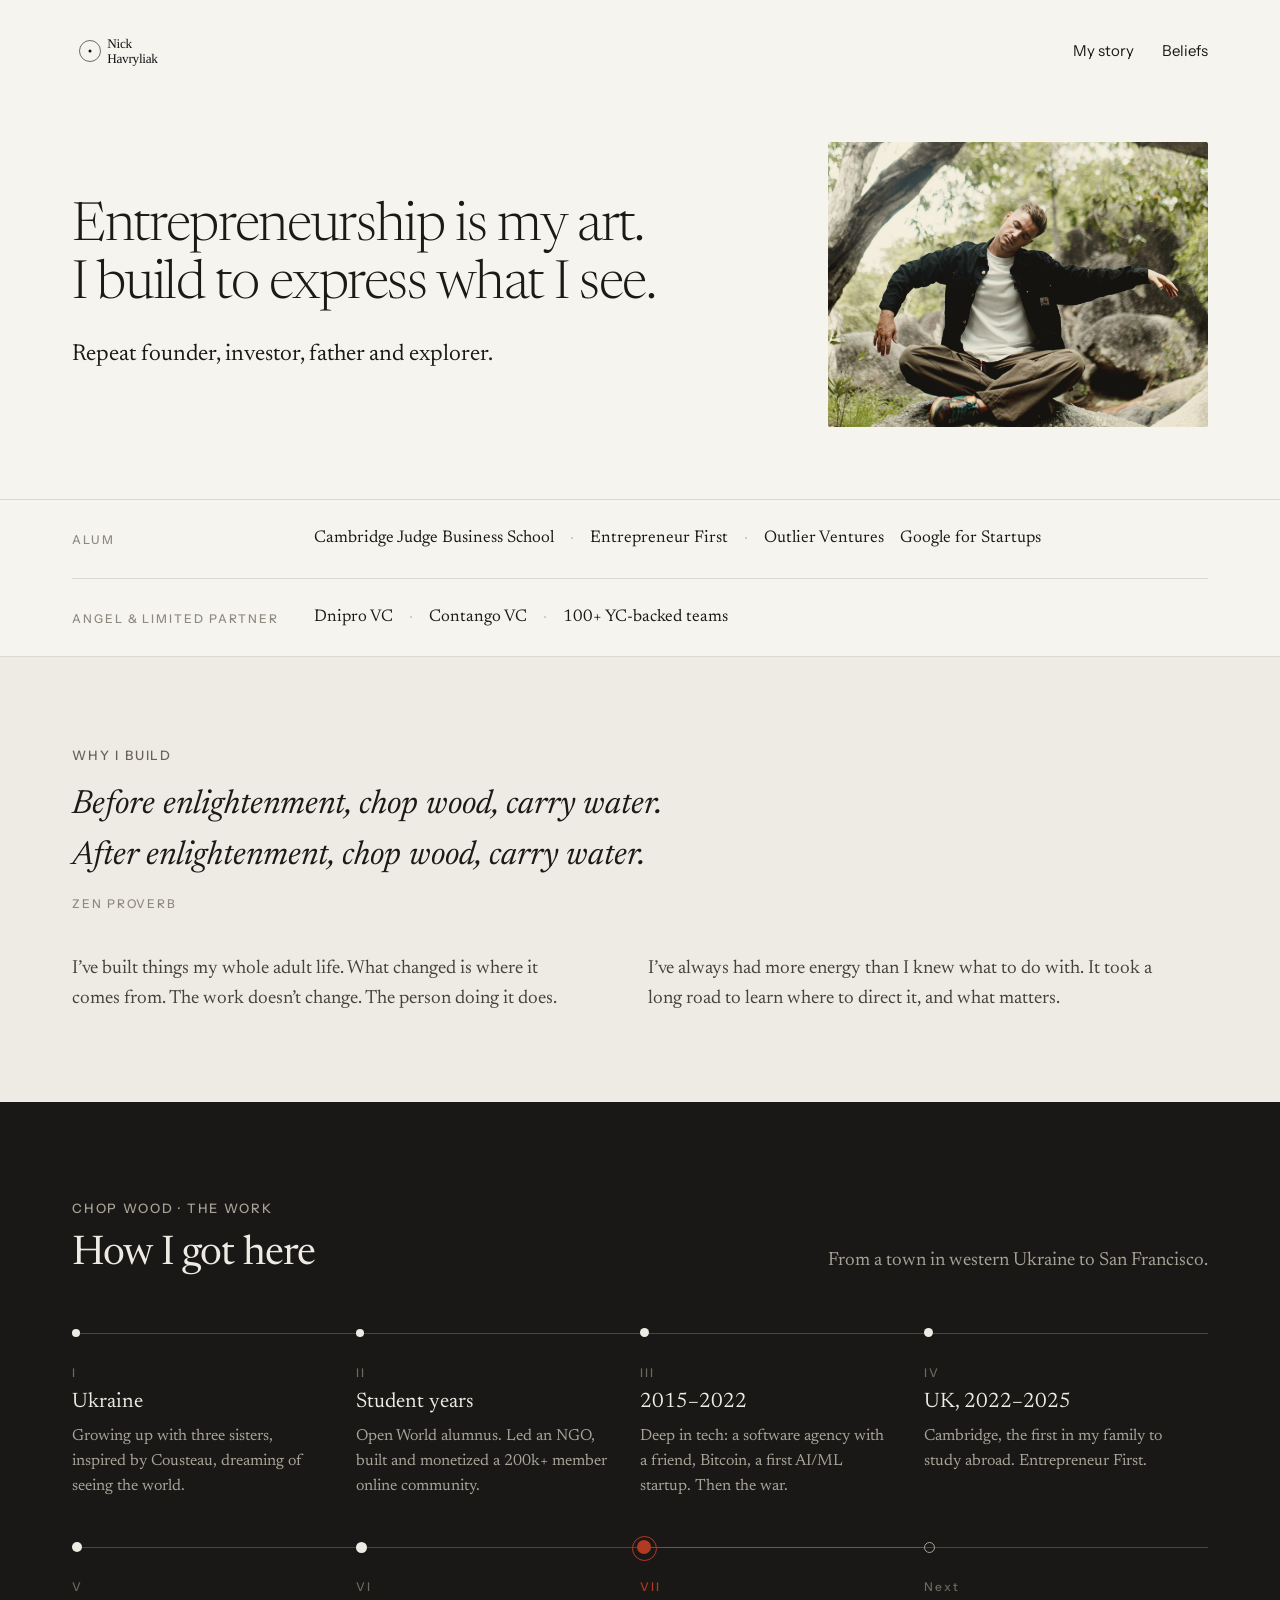
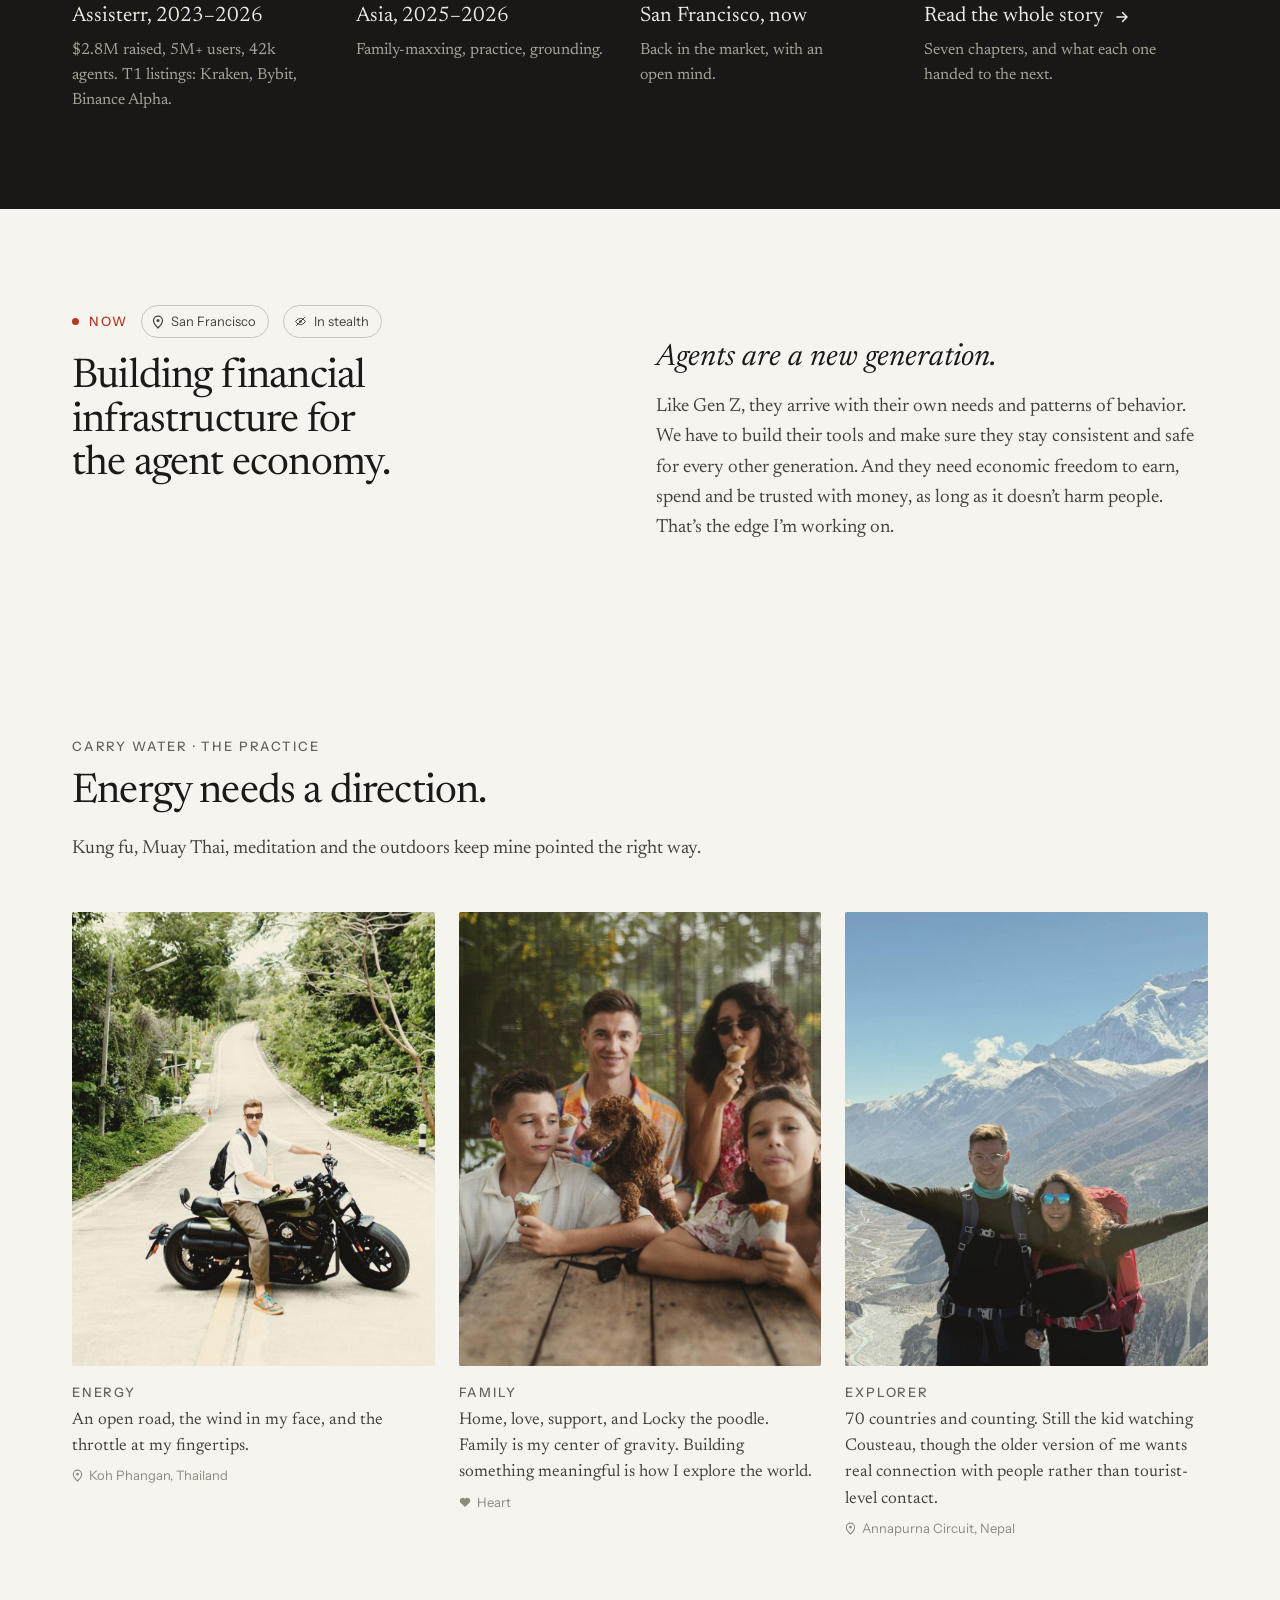
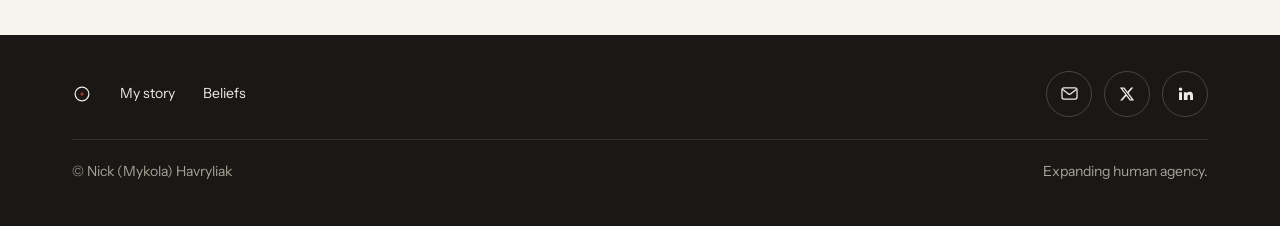
==== commit 4c7df329: "Add PostHog analytics (no cookies, own visits off via ?notrack=1) Co-Authored-By: Claude Opus 5.5 <n" ====
--- a/index.html
+++ b/index.html
@@ -19,10 +19,8 @@
 <meta name="twitter:site" content="@nick_havryliak">
 <meta name="twitter:creator" content="@nick_havryliak">
 <link rel="canonical" href="https://havryliak.com/">
-<link rel="stylesheet" href="assets/fonts/fonts.css">
+<link rel="stylesheet" href="https://fonts.googleapis.com/css2?family=Instrument+Sans:wght@400;500;600&amp;family=Newsreader:ital,opsz,wght@0,6..72,300..600;1,6..72,300..500&amp;display=swap">
 <style>
-@media (max-width: 600px){section[aria-label="Affiliations"] li[aria-hidden]{display:none}}
-h1,h2,h3{font-family:var(--display);font-optical-sizing:auto}
 body{margin:0;background:#F6F4EF}
 a{color:#1B1A17;text-decoration-thickness:1px;text-underline-offset:0.2em}
 a:hover{color:#9C3220}
@@ -45,7 +43,7 @@
   .next:hover .arrow{transform:translateX(4px)}
 }
 .skip{position:absolute;left:-9999px;top:16px}
-.skip:focus{left:16px;z-index:10;background:#1B1A17;color:#F6F4EF;padding:12px 18px;min-height:44px;box-sizing:border-box;display:flex;align-items:center;border-radius:10px}
+.skip:focus{left:16px;z-index:10;background:#1B1A17;color:#F6F4EF;padding:12px 18px;border-radius:999px}
 </style>
 <script type="application/ld+json">
 {
@@ -118,17 +116,30 @@
  }
 }
 </script>
+<!-- PostHog: visits, sources, country and city, clicks. Memory-only persistence: no cookies or storage, so no consent banner; returning visitors are not recognised. -->
+<script>
+!function(t,e){var o,n,p,r;e.__SV||(window.posthog && window.posthog.__loaded)||(window.posthog=e,e._i=[],e.init=function(i,s,a){function g(t,e){var o=e.split(".");2==o.length&&(t=t[o[0]],e=o[1]),t[e]=function(){t.push([e].concat(Array.prototype.slice.call(arguments,0)))}}p||((p=t.createElement("script")).type="text/javascript",p.crossOrigin="anonymous",p.async=!0,p.src=s.api_host.replace(".i.posthog.com","-assets.i.posthog.com")+"/static/array.js",p.onerror=function(){p=null},(r=t.getElementsByTagName("script")[0]).parentNode.insertBefore(p,r));var u=e;for(void 0!==a?u=e[a]=[]:a="posthog",u.people=u.people||[],Object.defineProperty(u,"toString",{configurable:!0,enumerable:!0,writable:!0,value:function(t){var e="posthog";return"posthog"!==a&&(e+="."+a),t||(e+=" (stub)"),e}}),Object.defineProperty(u.people,"toString",{configurable:!0,enumerable:!0,writable:!0,value:function(){return u.toString(1)+".people (stub)"}}),o="Eh Rh Ph Oh Dh qh init yd bd dd fd Sd wc md xd ad Ed Ad Rd Pd Od Fd capture getExtension gr pd gd calculateEventProperties Dd register register_once register_for_session unregister unregister_for_session zd hd jd getFeatureFlag getFeatureFlagPayload getFeatureFlagResult getAllFeatureFlags isFeatureEnabled reloadFeatureFlags updateFlags updateEarlyAccessFeatureEnrollment getEarlyAccessFeatures on onFeatureFlags onSurveysLoaded onSessionId getSurveys getActiveMatchingSurveys onActiveMatchingSurveysChanged renderSurvey displaySurvey cancelPendingSurvey canRenderSurvey canRenderSurveyAsync Hd identify setPersonProperties unsetPersonProperties group resetGroups setPersonPropertiesForFlags resetPersonPropertiesForFlags setGroupPropertiesForFlags resetGroupPropertiesForFlags reset Ud shutdown setIdentity clearIdentity get_distinct_id getGroups get_session_id get_session_replay_url alias set_config startSessionRecording stopSessionRecording sessionRecordingStarted captureException addExceptionStep captureLog startExceptionAutocapture stopExceptionAutocapture loadToolbar get_property getSessionProperty qd Td createPersonProfile setInternalOrTestUser Bd Uh zh opt_in_capturing opt_out_capturing Hh has_opted_in_capturing has_opted_out_capturing get_explicit_consent_status is_capturing clear_opt_in_out_capturing $d debug kc Ds getPageViewId captureTraceFeedback captureTraceMetric rd".split(" "),n=0;n<o.length;n++)g(u,o[n]);e._i.push([i,s,a])},e.__SV=1)}(document,window.posthog||[]);
+/* own visits: open havryliak.com/?notrack=1 once per browser to stop counting it, ?notrack=0 to count it again */
+var hvTrack = (function () { try { var q = new URLSearchParams(location.search).get('notrack'); if (q === '1') localStorage.setItem('hv_notrack', '1'); if (q === '0') localStorage.removeItem('hv_notrack'); return !localStorage.getItem('hv_notrack'); } catch (e) { return true; } })();
+if (hvTrack && /(^|\.)havryliak\.com$/.test(location.hostname)) posthog.init('phc_te9EsQKtz43SREwrRaEGBYHnop6iab5V8585Zme5MiqG', {
+  api_host: 'https://us.i.posthog.com',
+  defaults: '2026-05-30',
+  person_profiles: 'identified_only',
+  persistence: 'memory',
+  disable_session_recording: true
+})
+</script>
 </head>
 <body>
-<div style="background: #F6F4EF; color: #1B1A17; font-family: var(--text); font-size: 18px; line-height: 1.6; container-type: inline-size; position: relative">
-
-  <a href="#main" class="skip" style="font-family: var(--ui); font-size: 15px">Skip to content</a>
+<div style="background: #F6F4EF; color: #1B1A17; font-family: 'Newsreader', 'Iowan Old Style', Georgia, 'Times New Roman', serif; font-size: 19px; line-height: 1.6; container-type: inline-size; position: relative">
+
+  <a href="#main" class="skip" style="font-family: 'Instrument Sans', 'Helvetica Neue', Arial, sans-serif; font-size: 15px">Skip to content</a>
 
   <header style="max-width: 1200px; margin: 0 auto; padding: 24px 32px; box-sizing: border-box; display: flex; flex-wrap: wrap; align-items: center; justify-content: space-between; gap: 8px 32px">
     <a href="#top" style="display: flex; align-items: center; min-height: 48px">
       <img width="980" height="360" decoding="async" src="assets/logo-nick-havryliak.svg" alt="Nick Havryliak" style="height: 54px; width: auto; display: block">
     </a>
-    <nav aria-label="Main" style="display: flex; flex-wrap: wrap; align-items: center; gap: 4px 28px; font-family: var(--ui); font-size: 15px">
+    <nav aria-label="Main" style="display: flex; flex-wrap: wrap; align-items: center; gap: 4px 28px; font-family: 'Instrument Sans', 'Helvetica Neue', Arial, sans-serif; font-size: 15px">
       <a href="story.html" style="display: flex; align-items: center; min-height: 44px; text-decoration: none">My story</a>
       <a href="beliefs.html" style="display: flex; align-items: center; min-height: 44px; text-decoration: none">Beliefs</a>
     </nav>
@@ -139,31 +150,30 @@
     <!-- 1. HERO -->
     <section id="top" style="max-width: 1200px; margin: 0 auto; padding: 40px 32px 72px; box-sizing: border-box; display: flex; flex-wrap: wrap; align-items: center; gap: 48px 64px">
       <div class="rise" style="flex: 999 1 560px; min-width: 0; display: flex; flex-direction: column; gap: 24px">
-        <h1 style="margin: 0; max-width: 26ch; font-weight: 300; font-size: clamp(2.25rem, 4.2cqi, 3.5rem); line-height: 1.08; letter-spacing: -0.025em; text-wrap: balance">Entrepreneurship is my art.<br> I&nbsp;build to express what&nbsp;I&nbsp;see.</h1>
+        <h1 style="margin: 0; max-width: 26ch; font-weight: 300; font-size: clamp(2.25rem, 4.2cqi, 3.5rem); line-height: 1.08; letter-spacing: -0.025em; text-wrap: balance">Entrepreneurship is my art. I build to express what I see.</h1>
         <p style="margin: 0; max-width: 34rem; font-size: clamp(1.25rem, 1.8cqi, 1.5rem); line-height: 1.45; text-wrap: pretty">Repeat founder, investor, father and explorer.</p>
       </div>
       <div class="rise" style="flex: 1 1 380px; min-width: 0; animation-delay: .12s">
-        <img loading="eager" fetchpriority="high" width="1400" height="1050" decoding="async" src="assets/hero.jpg" alt="Nick sitting cross-legged on a boulder under an arching tree, arms open, eyes closed" style="width: 100%; height: auto; aspect-ratio: 4 / 3; object-fit: cover; display: block; border-radius: 2px">
+        <img loading="lazy" width="1400" height="1050" decoding="async" src="assets/hero.jpg" alt="Nick sitting cross-legged on a boulder under an arching tree, arms open, eyes closed" style="width: 100%; height: auto; aspect-ratio: 4 / 3; object-fit: cover; display: block; border-radius: 2px">
       </div>
     </section>
 
     <!-- 2. AFFILIATIONS -->
-    <section aria-label="Affiliations">
+    <section aria-label="Affiliations" style="border-top: 1px solid #DCD8CF; border-bottom: 1px solid #DCD8CF">
       <div style="max-width: 1200px; margin: 0 auto; padding: 0 32px; box-sizing: border-box; display: flex; flex-direction: column">
-        <div style="display: flex; flex-wrap: wrap; gap: 6px 32px; padding: 40px 0 16px">
-          <p style="flex: 0 0 210px; margin: 0; padding-top: 4px; font-family: var(--ui); font-size: 15px; font-weight: 500; color: #66625A">Alum</p>
+        <div style="display: flex; flex-wrap: wrap; gap: 6px 32px; padding: 26px 0">
+          <p style="flex: 0 0 210px; margin: 0; padding-top: 4px; font-family: 'Instrument Sans', 'Helvetica Neue', Arial, sans-serif; font-size: 12px; font-weight: 500; letter-spacing: 0.16em; text-transform: uppercase; color: #8F8A80">Alum</p>
           <ul style="flex: 1 1 320px; min-width: 0; margin: 0; padding: 0; list-style: none; display: flex; flex-wrap: wrap; align-items: baseline; gap: 2px 16px; font-size: 17px; line-height: 1.5">
             <li>Cambridge Judge Business School</li>
             <li aria-hidden="true" style="color: #C9C4B9">·</li>
             <li>Entrepreneur First</li>
             <li aria-hidden="true" style="color: #C9C4B9">·</li>
             <li>Outlier Ventures</li>
-            <li aria-hidden="true" style="color: #C9C4B9">·</li>
             <li>Google for Startups</li>
           </ul>
         </div>
-        <div style="display: flex; flex-wrap: wrap; gap: 6px 32px; padding: 0 0 40px">
-          <p style="flex: 0 0 210px; margin: 0; padding-top: 4px; font-family: var(--ui); font-size: 15px; font-weight: 500; color: #66625A">Angel and limited partner</p>
+        <div style="display: flex; flex-wrap: wrap; gap: 6px 32px; padding: 26px 0; border-top: 1px solid #DCD8CF">
+          <p style="flex: 0 0 210px; margin: 0; padding-top: 4px; font-family: 'Instrument Sans', 'Helvetica Neue', Arial, sans-serif; font-size: 12px; font-weight: 500; letter-spacing: 0.16em; text-transform: uppercase; color: #8F8A80">Angel &amp; Limited Partner</p>
           <ul style="flex: 1 1 320px; min-width: 0; margin: 0; padding: 0; list-style: none; display: flex; flex-wrap: wrap; align-items: baseline; gap: 2px 16px; font-size: 17px; line-height: 1.5">
             <li>Dnipro VC</li>
             <li aria-hidden="true" style="color: #C9C4B9">·</li>
@@ -178,12 +188,13 @@
     <!-- 3. THE IDEA -->
     <section id="idea" style="background: #EEEBE4">
       <div style="max-width: 1200px; margin: 0 auto; padding: 88px 32px; box-sizing: border-box; display: flex; flex-direction: column; gap: 40px">
-        <div style="display: flex; flex-direction: column; gap: 18px; max-width: 56rem">
+        <div style="display: flex; flex-direction: column; gap: 18px; max-width: 46rem">
+          <p style="margin: 0; font-family: 'Instrument Sans', 'Helvetica Neue', Arial, sans-serif; font-size: 13px; font-weight: 500; letter-spacing: 0.14em; text-transform: uppercase; color: #66625A">Why I build</p>
           <h2 style="position: absolute; width: 1px; height: 1px; overflow: hidden; clip-path: inset(50%)">Why I build</h2>
           <blockquote style="margin: 0; display: flex; flex-direction: column; gap: 8px">
             <p style="margin: 0; font-style: italic; font-size: clamp(1.5rem, 2.6cqi, 2.125rem); line-height: 1.3">Before enlightenment, chop wood, carry water.</p>
             <p style="margin: 0; font-style: italic; font-size: clamp(1.5rem, 2.6cqi, 2.125rem); line-height: 1.3">After enlightenment, chop wood, carry water.</p>
-            <footer style="margin-top: 8px; font-family: var(--ui); font-size: 15px; color: #66625A">Zen proverb</footer>
+            <footer style="margin-top: 8px; font-family: 'Instrument Sans', 'Helvetica Neue', Arial, sans-serif; font-size: 12px; font-weight: 500; letter-spacing: 0.16em; text-transform: uppercase; color: #8F8A80">Zen proverb</footer>
           </blockquote>
         </div>
         <div style="display: flex; flex-wrap: wrap; gap: 24px 64px">
@@ -198,6 +209,7 @@
       <div style="max-width: 1200px; margin: 0 auto; padding: 96px 32px; box-sizing: border-box; display: flex; flex-direction: column; gap: 56px">
         <div style="display: flex; flex-wrap: wrap; align-items: flex-end; justify-content: space-between; gap: 16px 48px">
           <div style="display: flex; flex-direction: column; gap: 14px">
+            <p style="margin: 0; font-family: 'Instrument Sans', 'Helvetica Neue', Arial, sans-serif; font-size: 13px; font-weight: 500; letter-spacing: 0.14em; text-transform: uppercase; color: #A8A397">Chop wood · the work</p>
             <h2 style="margin: 0; font-weight: 400; font-size: clamp(1.875rem, 3.2cqi, 2.75rem); line-height: 1.06; letter-spacing: -0.02em; color: #EEEBE4">How I got here</h2>
           </div>
           <p style="max-width: 24rem; margin: 0; color: #A8A397; text-wrap: pretty">From a town in western Ukraine to San Francisco.</p>
@@ -207,42 +219,42 @@
           <li class="stop" style="position: relative; padding: 30px 32px 0 0; display: flex; flex-direction: column; gap: 8px">
             <span class="stop-line draw" aria-hidden="true" style="position: absolute; top: 0; left: 0; right: 0; height: 1px; background: #4A463F; animation-delay: 0s"></span>
             <span class="dot pop" aria-hidden="true" style="position: absolute; top: -4.0px; left: 0; display: block; width: 8px; height: 8px; border-radius: 50%; background: #EEEBE4; animation-delay: 0.15s"></span>
-            <p style="margin: 0; font-family: var(--ui); font-size: 12px; font-weight: 500; letter-spacing: 0.18em; color: #6E695F">I</p>
+            <p style="margin: 0; font-family: 'Instrument Sans', 'Helvetica Neue', Arial, sans-serif; font-size: 12px; font-weight: 500; letter-spacing: 0.18em; color: #6E695F">I</p>
             <p style="margin: 0; font-size: 21px; line-height: 1.25">Ukraine</p>
             <p style="margin: 0; font-size: 16px; line-height: 1.55; color: #A8A397; text-wrap: pretty; min-height: 75px">Growing up with three sisters, inspired by Cousteau, dreaming of seeing the world.</p>
           </li>
           <li class="stop" style="position: relative; padding: 30px 32px 0 0; display: flex; flex-direction: column; gap: 8px">
             <span class="stop-line draw" aria-hidden="true" style="position: absolute; top: 0; left: 0; right: 0; height: 1px; background: #4A463F; animation-delay: 0.08s"></span>
             <span class="dot pop" aria-hidden="true" style="position: absolute; top: -4.0px; left: 0; display: block; width: 8px; height: 8px; border-radius: 50%; background: #EEEBE4; animation-delay: 0.25s"></span>
-            <p style="margin: 0; font-family: var(--ui); font-size: 12px; font-weight: 500; letter-spacing: 0.18em; color: #6E695F">II</p>
+            <p style="margin: 0; font-family: 'Instrument Sans', 'Helvetica Neue', Arial, sans-serif; font-size: 12px; font-weight: 500; letter-spacing: 0.18em; color: #6E695F">II</p>
             <p style="margin: 0; font-size: 21px; line-height: 1.25">Student years</p>
             <p style="margin: 0; font-size: 16px; line-height: 1.55; color: #A8A397; text-wrap: pretty; min-height: 75px">Open World alumnus. Led an NGO, built and monetized a 200k+ member online community.</p>
           </li>
           <li class="stop" style="position: relative; padding: 30px 32px 0 0; display: flex; flex-direction: column; gap: 8px">
             <span class="stop-line draw" aria-hidden="true" style="position: absolute; top: 0; left: 0; right: 0; height: 1px; background: #4A463F; animation-delay: 0.16s"></span>
             <span class="dot pop" aria-hidden="true" style="position: absolute; top: -4.5px; left: 0; display: block; width: 9px; height: 9px; border-radius: 50%; background: #EEEBE4; animation-delay: 0.35s"></span>
-            <p style="margin: 0; font-family: var(--ui); font-size: 12px; font-weight: 500; letter-spacing: 0.18em; color: #6E695F">III</p>
+            <p style="margin: 0; font-family: 'Instrument Sans', 'Helvetica Neue', Arial, sans-serif; font-size: 12px; font-weight: 500; letter-spacing: 0.18em; color: #6E695F">III</p>
             <p style="margin: 0; font-size: 21px; line-height: 1.25">2015–2022</p>
             <p style="margin: 0; font-size: 16px; line-height: 1.55; color: #A8A397; text-wrap: pretty; min-height: 75px">Deep in tech: a software agency with a friend, Bitcoin, a first AI/ML startup. Then the war.</p>
           </li>
           <li class="stop" style="position: relative; padding: 30px 32px 0 0; display: flex; flex-direction: column; gap: 8px">
             <span class="stop-line draw" aria-hidden="true" style="position: absolute; top: 0; left: 0; right: 0; height: 1px; background: #4A463F; animation-delay: 0.24s"></span>
             <span class="dot pop" aria-hidden="true" style="position: absolute; top: -4.5px; left: 0; display: block; width: 9px; height: 9px; border-radius: 50%; background: #EEEBE4; animation-delay: 0.45s"></span>
-            <p style="margin: 0; font-family: var(--ui); font-size: 12px; font-weight: 500; letter-spacing: 0.18em; color: #6E695F">IV</p>
+            <p style="margin: 0; font-family: 'Instrument Sans', 'Helvetica Neue', Arial, sans-serif; font-size: 12px; font-weight: 500; letter-spacing: 0.18em; color: #6E695F">IV</p>
             <p style="margin: 0; font-size: 21px; line-height: 1.25">UK, 2022–2025</p>
             <p style="margin: 0; font-size: 16px; line-height: 1.55; color: #A8A397; text-wrap: pretty; min-height: 75px">Cambridge, the first in my family to study abroad. Entrepreneur First.</p>
           </li>
           <li class="stop" style="position: relative; padding: 30px 32px 0 0; display: flex; flex-direction: column; gap: 8px">
             <span class="stop-line draw" aria-hidden="true" style="position: absolute; top: 0; left: 0; right: 0; height: 1px; background: #4A463F; animation-delay: 0.32s"></span>
             <span class="dot pop" aria-hidden="true" style="position: absolute; top: -5.0px; left: 0; display: block; width: 10px; height: 10px; border-radius: 50%; background: #EEEBE4; animation-delay: 0.55s"></span>
-            <p style="margin: 0; font-family: var(--ui); font-size: 12px; font-weight: 500; letter-spacing: 0.18em; color: #6E695F">V</p>
+            <p style="margin: 0; font-family: 'Instrument Sans', 'Helvetica Neue', Arial, sans-serif; font-size: 12px; font-weight: 500; letter-spacing: 0.18em; color: #6E695F">V</p>
             <p style="margin: 0; font-size: 21px; line-height: 1.25">Assisterr, 2023–2026</p>
             <p style="margin: 0; font-size: 16px; line-height: 1.55; color: #A8A397; text-wrap: pretty; min-height: 75px">$2.8M raised, 5M+ users, 42k agents. T1 listings: Kraken, Bybit, Binance Alpha.</p>
           </li>
           <li class="stop" style="position: relative; padding: 30px 32px 0 0; display: flex; flex-direction: column; gap: 8px">
             <span class="stop-line draw" aria-hidden="true" style="position: absolute; top: 0; left: 0; right: 0; height: 1px; background: #4A463F; animation-delay: 0.4s"></span>
             <span class="dot pop" aria-hidden="true" style="position: absolute; top: -5.5px; left: 0; display: block; width: 11px; height: 11px; border-radius: 50%; background: #EEEBE4; animation-delay: 0.65s"></span>
-            <p style="margin: 0; font-family: var(--ui); font-size: 12px; font-weight: 500; letter-spacing: 0.18em; color: #6E695F">VI</p>
+            <p style="margin: 0; font-family: 'Instrument Sans', 'Helvetica Neue', Arial, sans-serif; font-size: 12px; font-weight: 500; letter-spacing: 0.18em; color: #6E695F">VI</p>
             <p style="margin: 0; font-size: 21px; line-height: 1.25">Asia, 2025–2026</p>
             <p style="margin: 0; font-size: 16px; line-height: 1.55; color: #A8A397; text-wrap: pretty; min-height: 75px">Family-maxxing, practice, grounding.</p>
           </li>
@@ -250,7 +262,7 @@
             <span class="stop-line draw" aria-hidden="true" style="position: absolute; top: 0; left: 0; right: 0; height: 1px; background: #B33A22; animation-delay: .48s"></span>
             <span class="pop" aria-hidden="true" style="position: absolute; top: -11px; left: -8px; display: block; width: 23px; height: 23px; border-radius: 50%; border: 1px solid #B33A22; opacity: 0.45; animation-delay: .8s"></span>
             <span class="dot pop" aria-hidden="true" style="position: absolute; top: -7px; left: -3px; display: block; width: 14px; height: 14px; border-radius: 50%; background: #B33A22; animation-delay: .75s"></span>
-            <p style="margin: 0; font-family: var(--ui); font-size: 12px; font-weight: 500; letter-spacing: 0.18em; color: #B33A22">VII</p>
+            <p style="margin: 0; font-family: 'Instrument Sans', 'Helvetica Neue', Arial, sans-serif; font-size: 12px; font-weight: 500; letter-spacing: 0.18em; color: #B33A22">VII</p>
             <p style="margin: 0; font-size: 21px; line-height: 1.25">San Francisco, now</p>
             <p style="margin: 0; font-size: 16px; line-height: 1.55; color: #A8A397; text-wrap: pretty; min-height: 75px">Back in the market, with an open mind.</p>
           </li>
@@ -258,7 +270,7 @@
             <span class="stop-line draw" aria-hidden="true" style="position: absolute; top: 0; left: 0; right: 0; height: 1px; background: #4A463F; animation-delay: .56s"></span>
             <span class="dot pop" aria-hidden="true" style="position: absolute; top: -5.5px; left: 0; display: block; width: 11px; height: 11px; border-radius: 50%; border: 1.5px solid #A8A397; box-sizing: border-box; animation-delay: .9s"></span>
             <a href="story.html" style="display: flex; flex-direction: column; gap: 8px; color: #EEEBE4; text-decoration: none">
-              <span style="margin: 0; font-family: var(--ui); font-size: 12px; font-weight: 500; letter-spacing: 0.18em; color: #6E695F">Next</span>
+              <span style="margin: 0; font-family: 'Instrument Sans', 'Helvetica Neue', Arial, sans-serif; font-size: 12px; font-weight: 500; letter-spacing: 0.18em; color: #6E695F">Next</span>
               <span style="margin: 0; font-size: 21px; line-height: 1.25; display: inline-flex; align-items: center; gap: 10px">Read the whole story<svg class="arrow" width="16" height="16" viewBox="0 0 16 16" fill="none" aria-hidden="true" style="flex: none"><path d="M3 8h10M8.5 3.5 13 8l-4.5 4.5" stroke="currentColor" stroke-width="1.5" stroke-linecap="round" stroke-linejoin="round"></path></svg></span>
               <span style="margin: 0; font-size: 16px; line-height: 1.55; color: #A8A397; text-wrap: pretty; min-height: 75px; display: block">Seven chapters, and what each one handed to the next.</span>
             </a>
@@ -271,7 +283,17 @@
     <section id="now">
       <div style="max-width: 1200px; margin: 0 auto; padding: 96px 32px; box-sizing: border-box; display: flex; flex-wrap: wrap; gap: 32px 72px">
         <div style="flex: 1 1 380px; min-width: 0; display: flex; flex-direction: column; gap: 18px">
-          <p style="margin: 0; font-family: var(--ui); font-size: 15px; color: #66625A">Now, in San Francisco. In stealth.</p>
+          <div style="display: flex; flex-wrap: wrap; align-items: center; gap: 10px 14px">
+            <p style="margin: 0; display: flex; align-items: center; gap: 10px; font-family: 'Instrument Sans', 'Helvetica Neue', Arial, sans-serif; font-size: 13px; font-weight: 500; letter-spacing: 0.14em; text-transform: uppercase; color: #B33A22"><span style="display: block; width: 7px; height: 7px; border-radius: 50%; background: #B33A22"></span>Now</p>
+            <p style="margin: 0; display: inline-flex; align-items: center; gap: 7px; padding: 5px 12px 5px 10px; border: 1px solid #C9C4B9; border-radius: 999px; font-family: 'Instrument Sans', 'Helvetica Neue', Arial, sans-serif; font-size: 13px; color: #45423C">
+              <svg width="12" height="14" viewBox="0 0 12 14" fill="none" aria-hidden="true"><path d="M6 13s4.5-4.2 4.5-7.4A4.5 4.5 0 0 0 1.5 5.6C1.5 8.8 6 13 6 13Z" stroke="currentColor" stroke-width="1.2" stroke-linejoin="round"></path><circle cx="6" cy="5.5" r="1.5" fill="currentColor"></circle></svg>
+              San Francisco
+            </p>
+            <p style="margin: 0; display: inline-flex; align-items: center; gap: 7px; padding: 5px 12px 5px 10px; border: 1px solid #C9C4B9; border-radius: 999px; font-family: 'Instrument Sans', 'Helvetica Neue', Arial, sans-serif; font-size: 13px; color: #45423C">
+              <svg width="13" height="13" viewBox="0 0 16 16" fill="none" aria-hidden="true"><path d="M2 8s2.2-3.8 6-3.8S14 8 14 8s-2.2 3.8-6 3.8S2 8 2 8Z" stroke="currentColor" stroke-width="1.2"></path><circle cx="8" cy="8" r="1.6" fill="currentColor"></circle><path d="m3 13 10-10" stroke="currentColor" stroke-width="1.2" stroke-linecap="round"></path></svg>
+              In stealth
+            </p>
+          </div>
           <h2 style="margin: 0; font-weight: 400; font-size: clamp(1.875rem, 3.2cqi, 2.75rem); line-height: 1.06; letter-spacing: -0.02em; text-wrap: balance">Building financial infrastructure for the agent economy.</h2>
         </div>
         <div style="flex: 1 1 420px; min-width: 0; display: flex; flex-direction: column; gap: 14px; padding-top: 34px">
@@ -285,6 +307,7 @@
     <section id="life">
       <div style="max-width: 1200px; margin: 0 auto; padding: 96px 32px; box-sizing: border-box; display: flex; flex-direction: column; gap: 48px">
         <div style="display: flex; flex-direction: column; gap: 14px; max-width: 40rem">
+          <p style="margin: 0; font-family: 'Instrument Sans', 'Helvetica Neue', Arial, sans-serif; font-size: 13px; font-weight: 500; letter-spacing: 0.14em; text-transform: uppercase; color: #66625A">Carry water · the practice</p>
           <h2 style="margin: 0; font-weight: 400; font-size: clamp(1.875rem, 3.2cqi, 2.75rem); line-height: 1.06; letter-spacing: -0.02em">Energy needs a direction.</h2>
           <p style="margin: 6px 0 0; color: #45423C; text-wrap: pretty">Kung fu, Muay Thai, meditation and the outdoors keep mine pointed the right way.</p>
         </div>
@@ -292,25 +315,25 @@
           <figure style="margin: 0; display: flex; flex-direction: column; gap: 16px">
             <img loading="lazy" width="1000" height="1250" decoding="async" src="assets/bike.jpg" alt="Nick on a motorcycle on an empty road through the jungle" style="width: 100%; height: auto; aspect-ratio: 4 / 5; object-fit: cover; display: block; border-radius: 2px">
             <figcaption style="display: flex; flex-direction: column; gap: 5px">
-              <span style="font-family: var(--ui); font-size: 15px; font-weight: 600; color: #1B1A17">Energy</span>
+              <span style="font-family: 'Instrument Sans', 'Helvetica Neue', Arial, sans-serif; font-size: 13px; font-weight: 500; letter-spacing: 0.14em; text-transform: uppercase; color: #66625A">Energy</span>
               <span style="font-size: 17px; line-height: 1.55; color: #45423C">An open road, the wind in my face, and the throttle at my fingertips.</span>
-              <span style="display: inline-flex; align-items: center; gap: 6px; font-family: var(--ui); font-size: 13px; color: #8F8A80"><svg width="11" height="13" viewBox="0 0 12 14" fill="none" aria-hidden="true" style="flex: none"><path d="M6 13s4.5-4.2 4.5-7.4A4.5 4.5 0 0 0 1.5 5.6C1.5 8.8 6 13 6 13Z" stroke="currentColor" stroke-width="1.2" stroke-linejoin="round"></path><circle cx="6" cy="5.5" r="1.4" fill="currentColor"></circle></svg>Koh Phangan, Thailand</span>
+              <span style="display: inline-flex; align-items: center; gap: 6px; font-family: 'Instrument Sans', 'Helvetica Neue', Arial, sans-serif; font-size: 13px; color: #8F8A80"><svg width="11" height="13" viewBox="0 0 12 14" fill="none" aria-hidden="true" style="flex: none"><path d="M6 13s4.5-4.2 4.5-7.4A4.5 4.5 0 0 0 1.5 5.6C1.5 8.8 6 13 6 13Z" stroke="currentColor" stroke-width="1.2" stroke-linejoin="round"></path><circle cx="6" cy="5.5" r="1.4" fill="currentColor"></circle></svg>Koh Phangan, Thailand</span>
             </figcaption>
           </figure>
           <figure style="margin: 0; display: flex; flex-direction: column; gap: 16px">
             <img loading="lazy" width="1000" height="1250" decoding="async" src="assets/family.jpg" alt="Nick with his family and their poodle at a wooden table, eating ice cream" style="width: 100%; height: auto; aspect-ratio: 4 / 5; object-fit: cover; display: block; border-radius: 2px">
             <figcaption style="display: flex; flex-direction: column; gap: 5px">
-              <span style="font-family: var(--ui); font-size: 15px; font-weight: 600; color: #1B1A17">Family</span>
+              <span style="font-family: 'Instrument Sans', 'Helvetica Neue', Arial, sans-serif; font-size: 13px; font-weight: 500; letter-spacing: 0.14em; text-transform: uppercase; color: #66625A">Family</span>
               <span style="font-size: 17px; line-height: 1.55; color: #45423C">Home, love, support, and Locky the poodle. Family is my center of gravity. Building something meaningful is how I explore the world.</span>
-              <span style="display: inline-flex; align-items: center; gap: 6px; font-family: var(--ui); font-size: 13px; color: #8F8A80"><svg width="12" height="12" viewBox="0 0 14 13" fill="currentColor" aria-hidden="true" style="flex: none"><path d="M7 12.2 1.9 7.3A3.4 3.4 0 0 1 7 2.8a3.4 3.4 0 0 1 5.1 4.5L7 12.2Z"></path></svg>Heart</span>
+              <span style="display: inline-flex; align-items: center; gap: 6px; font-family: 'Instrument Sans', 'Helvetica Neue', Arial, sans-serif; font-size: 13px; color: #8F8A80"><svg width="12" height="12" viewBox="0 0 14 13" fill="currentColor" aria-hidden="true" style="flex: none"><path d="M7 12.2 1.9 7.3A3.4 3.4 0 0 1 7 2.8a3.4 3.4 0 0 1 5.1 4.5L7 12.2Z"></path></svg>Heart</span>
             </figcaption>
           </figure>
           <figure style="margin: 0; display: flex; flex-direction: column; gap: 16px">
             <img loading="lazy" width="768" height="960" decoding="async" src="assets/nepal.jpg" alt="Nick and a fellow hiker with their arms wide on a Himalayan trail in Nepal" style="width: 100%; height: auto; aspect-ratio: 4 / 5; object-fit: cover; display: block; border-radius: 2px">
             <figcaption style="display: flex; flex-direction: column; gap: 5px">
-              <span style="font-family: var(--ui); font-size: 15px; font-weight: 600; color: #1B1A17">Explorer</span>
+              <span style="font-family: 'Instrument Sans', 'Helvetica Neue', Arial, sans-serif; font-size: 13px; font-weight: 500; letter-spacing: 0.14em; text-transform: uppercase; color: #66625A">Explorer</span>
               <span style="font-size: 17px; line-height: 1.55; color: #45423C">70 countries and counting. Still the kid watching Cousteau, though the older version of me wants real connection with people rather than tourist-level contact.</span>
-              <span style="display: inline-flex; align-items: center; gap: 6px; font-family: var(--ui); font-size: 13px; color: #8F8A80"><svg width="11" height="13" viewBox="0 0 12 14" fill="none" aria-hidden="true" style="flex: none"><path d="M6 13s4.5-4.2 4.5-7.4A4.5 4.5 0 0 0 1.5 5.6C1.5 8.8 6 13 6 13Z" stroke="currentColor" stroke-width="1.2" stroke-linejoin="round"></path><circle cx="6" cy="5.5" r="1.4" fill="currentColor"></circle></svg>Annapurna Circuit, Nepal</span>
+              <span style="display: inline-flex; align-items: center; gap: 6px; font-family: 'Instrument Sans', 'Helvetica Neue', Arial, sans-serif; font-size: 13px; color: #8F8A80"><svg width="11" height="13" viewBox="0 0 12 14" fill="none" aria-hidden="true" style="flex: none"><path d="M6 13s4.5-4.2 4.5-7.4A4.5 4.5 0 0 0 1.5 5.6C1.5 8.8 6 13 6 13Z" stroke="currentColor" stroke-width="1.2" stroke-linejoin="round"></path><circle cx="6" cy="5.5" r="1.4" fill="currentColor"></circle></svg>Annapurna Circuit, Nepal</span>
             </figcaption>
           </figure>
         </div>
@@ -320,7 +343,7 @@
   </main>
 
   <footer style="background: #191816">
-    <div style="max-width: 1200px; margin: 0 auto; padding: 36px 32px 44px; box-sizing: border-box; display: flex; flex-direction: column; gap: 22px; font-family: var(--ui); font-size: 14px; color: #A8A397">
+    <div style="max-width: 1200px; margin: 0 auto; padding: 36px 32px 44px; box-sizing: border-box; display: flex; flex-direction: column; gap: 22px; font-family: 'Instrument Sans', 'Helvetica Neue', Arial, sans-serif; font-size: 14px; color: #A8A397">
       <div style="display: flex; flex-wrap: wrap; align-items: center; justify-content: space-between; gap: 16px 32px">
         <nav aria-label="Footer" style="display: flex; flex-wrap: wrap; align-items: center; gap: 0 28px">
           <span style="display: flex; align-items: center; min-height: 44px"><svg width="20" height="20" viewBox="0 0 32 32" aria-hidden="true"><circle cx="16" cy="16" r="11" fill="none" stroke="#EEEBE4" stroke-width="2"></circle><circle cx="16" cy="16" r="2.5" fill="#B33A22"></circle></svg></span>
@@ -328,12 +351,12 @@
           <a href="beliefs.html" style="display: flex; align-items: center; min-height: 44px; color: #EEEBE4; text-decoration: none">Beliefs</a>
         </nav>
         <ul style="margin: 0; padding: 0; list-style: none; display: flex; flex-wrap: wrap; gap: 12px">
-          <li><a href="mailto:nick.havryliak@gmail.com" title="Email" style="display: inline-flex; align-items: center; justify-content: center; width: 44px; height: 44px; background: #2A2824; border-radius: 10px; color: #EEEBE4; position: relative"><span style="position: absolute; width: 1px; height: 1px; overflow: hidden; clip-path: inset(50%)">Email</span><svg width="19" height="19" viewBox="0 0 24 24" fill="none" aria-hidden="true"><rect x="2.5" y="5" width="19" height="14" rx="2.5" stroke="currentColor" stroke-width="1.6"></rect><path d="m3.5 7 7.3 5.5a2 2 0 0 0 2.4 0L20.5 7" stroke="currentColor" stroke-width="1.6" stroke-linecap="round"></path></svg></a></li>
-          <li><a href="https://x.com/nick_havryliak" target="_blank" rel="noopener noreferrer" title="X" style="display: inline-flex; align-items: center; justify-content: center; width: 44px; height: 44px; background: #2A2824; border-radius: 10px; color: #EEEBE4; position: relative"><span style="position: absolute; width: 1px; height: 1px; overflow: hidden; clip-path: inset(50%)">X</span><svg width="16" height="16" viewBox="0 0 24 24" fill="currentColor" aria-hidden="true"><path d="M18.244 2.25h3.308l-7.227 8.26 8.502 11.24H16.17l-5.214-6.817L4.99 21.75H1.68l7.73-8.835L1.254 2.25H8.08l4.713 6.231 5.45-6.231Zm-1.161 17.52h1.833L7.084 4.126H5.117L17.083 19.77Z"></path></svg></a></li>
-          <li><a href="https://www.linkedin.com/in/havryliak/" target="_blank" rel="noopener noreferrer" title="LinkedIn" style="display: inline-flex; align-items: center; justify-content: center; width: 44px; height: 44px; background: #2A2824; border-radius: 10px; color: #EEEBE4; position: relative"><span style="position: absolute; width: 1px; height: 1px; overflow: hidden; clip-path: inset(50%)">LinkedIn</span><svg width="17" height="17" viewBox="0 0 24 24" fill="currentColor" aria-hidden="true"><path d="M4.98 3.5a2.5 2.5 0 1 1 0 5 2.5 2.5 0 0 1 0-5ZM2.9 10.2h4.16v10.9H2.9V10.2Zm6.77 0h3.99v1.49h.06c.56-1 1.9-2.06 3.92-2.06 4.19 0 4.96 2.63 4.96 6.05v5.42h-4.14v-4.8c0-1.15-.02-2.62-1.65-2.62-1.65 0-1.9 1.25-1.9 2.54v4.88H9.67V10.2Z"></path></svg></a></li>
+          <li><a href="mailto:nick.havryliak@gmail.com" title="Email" style="display: inline-flex; align-items: center; justify-content: center; width: 44px; height: 44px; border: 1px solid #4A463F; border-radius: 50%; color: #EEEBE4; position: relative"><span style="position: absolute; width: 1px; height: 1px; overflow: hidden; clip-path: inset(50%)">Email</span><svg width="19" height="19" viewBox="0 0 24 24" fill="none" aria-hidden="true"><rect x="2.5" y="5" width="19" height="14" rx="2.5" stroke="currentColor" stroke-width="1.6"></rect><path d="m3.5 7 7.3 5.5a2 2 0 0 0 2.4 0L20.5 7" stroke="currentColor" stroke-width="1.6" stroke-linecap="round"></path></svg></a></li>
+          <li><a href="https://x.com/nick_havryliak" target="_blank" rel="noopener noreferrer" title="X" style="display: inline-flex; align-items: center; justify-content: center; width: 44px; height: 44px; border: 1px solid #4A463F; border-radius: 50%; color: #EEEBE4; position: relative"><span style="position: absolute; width: 1px; height: 1px; overflow: hidden; clip-path: inset(50%)">X</span><svg width="16" height="16" viewBox="0 0 24 24" fill="currentColor" aria-hidden="true"><path d="M18.244 2.25h3.308l-7.227 8.26 8.502 11.24H16.17l-5.214-6.817L4.99 21.75H1.68l7.73-8.835L1.254 2.25H8.08l4.713 6.231 5.45-6.231Zm-1.161 17.52h1.833L7.084 4.126H5.117L17.083 19.77Z"></path></svg></a></li>
+          <li><a href="https://www.linkedin.com/in/havryliak/" target="_blank" rel="noopener noreferrer" title="LinkedIn" style="display: inline-flex; align-items: center; justify-content: center; width: 44px; height: 44px; border: 1px solid #4A463F; border-radius: 50%; color: #EEEBE4; position: relative"><span style="position: absolute; width: 1px; height: 1px; overflow: hidden; clip-path: inset(50%)">LinkedIn</span><svg width="17" height="17" viewBox="0 0 24 24" fill="currentColor" aria-hidden="true"><path d="M4.98 3.5a2.5 2.5 0 1 1 0 5 2.5 2.5 0 0 1 0-5ZM2.9 10.2h4.16v10.9H2.9V10.2Zm6.77 0h3.99v1.49h.06c.56-1 1.9-2.06 3.92-2.06 4.19 0 4.96 2.63 4.96 6.05v5.42h-4.14v-4.8c0-1.15-.02-2.62-1.65-2.62-1.65 0-1.9 1.25-1.9 2.54v4.88H9.67V10.2Z"></path></svg></a></li>
         </ul>
       </div>
-      <div style="display: flex; flex-wrap: wrap; align-items: baseline; justify-content: space-between; gap: 8px 32px; padding-top: 20px; border-top: 0">
+      <div style="display: flex; flex-wrap: wrap; align-items: baseline; justify-content: space-between; gap: 8px 32px; padding-top: 20px; border-top: 1px solid #34312C">
         <span>© Nick (Mykola) Havryliak</span>
         <span>Expanding human agency.</span>
       </div>
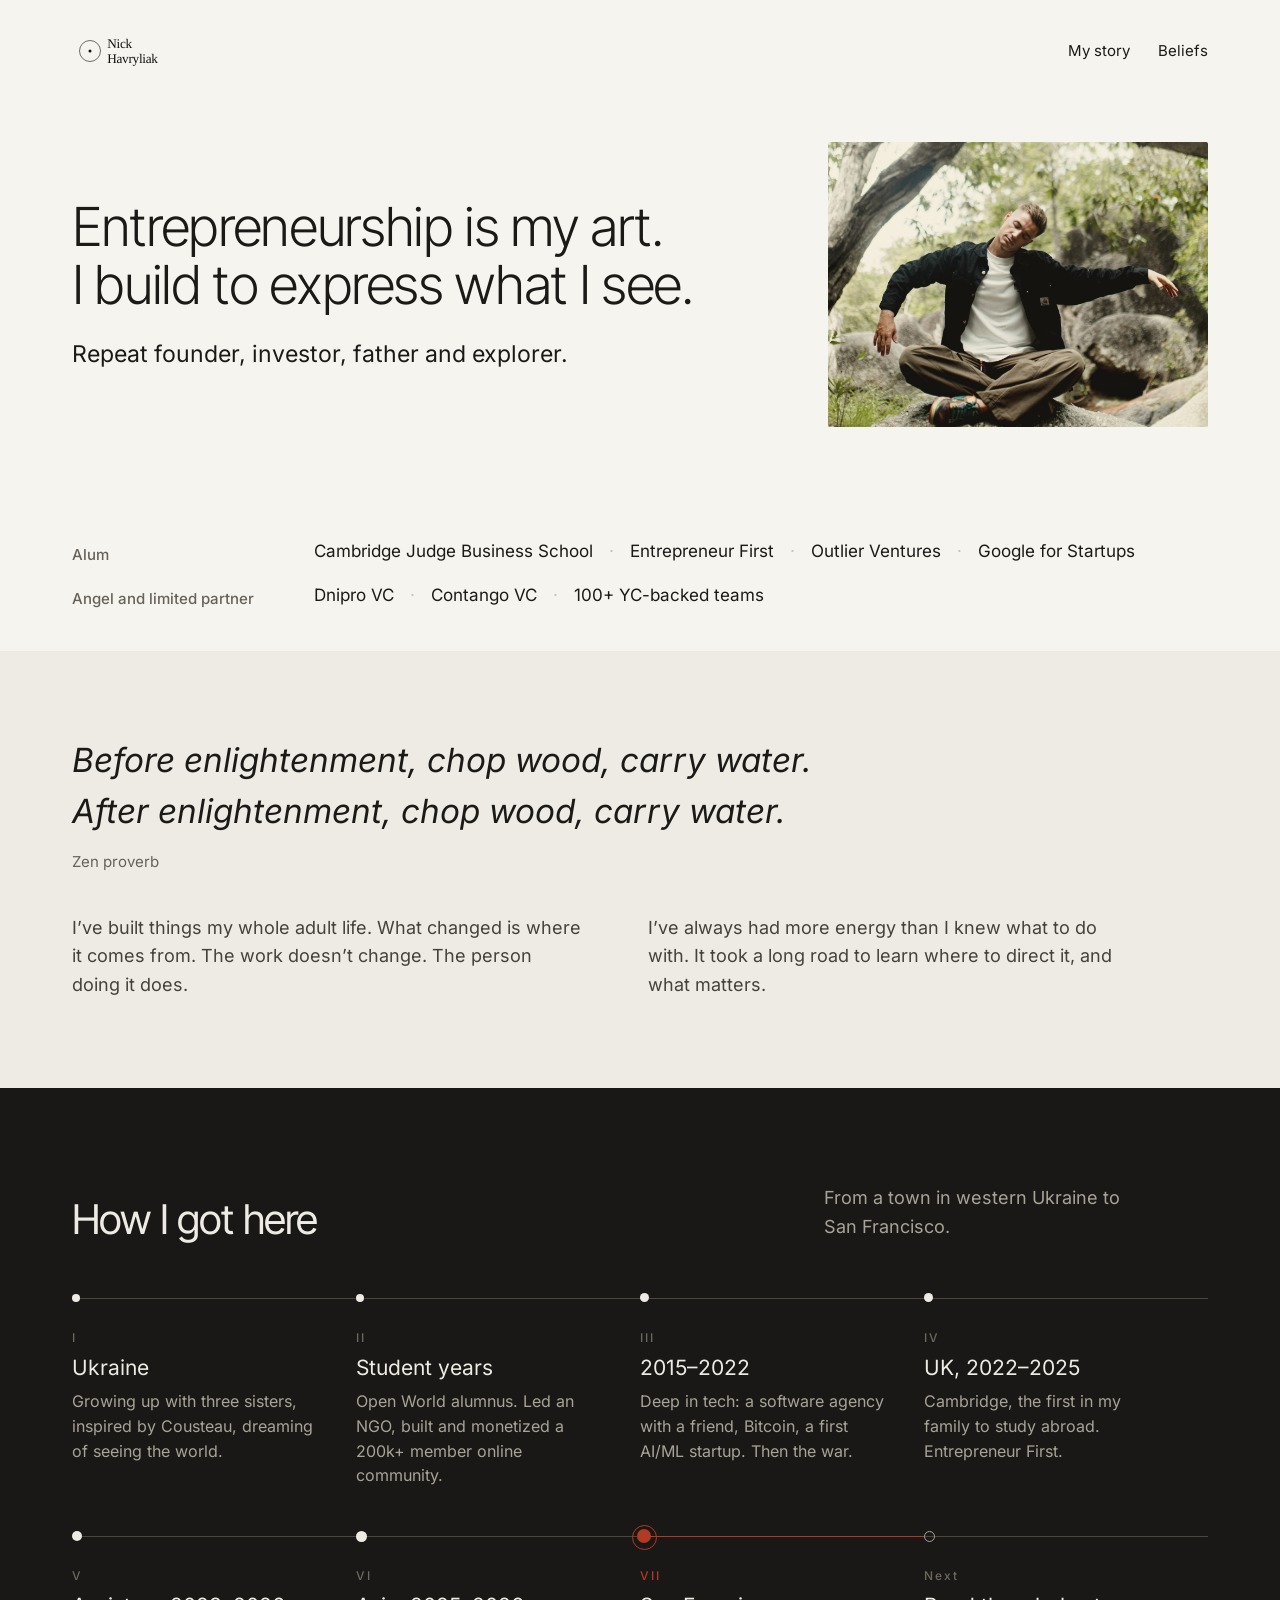
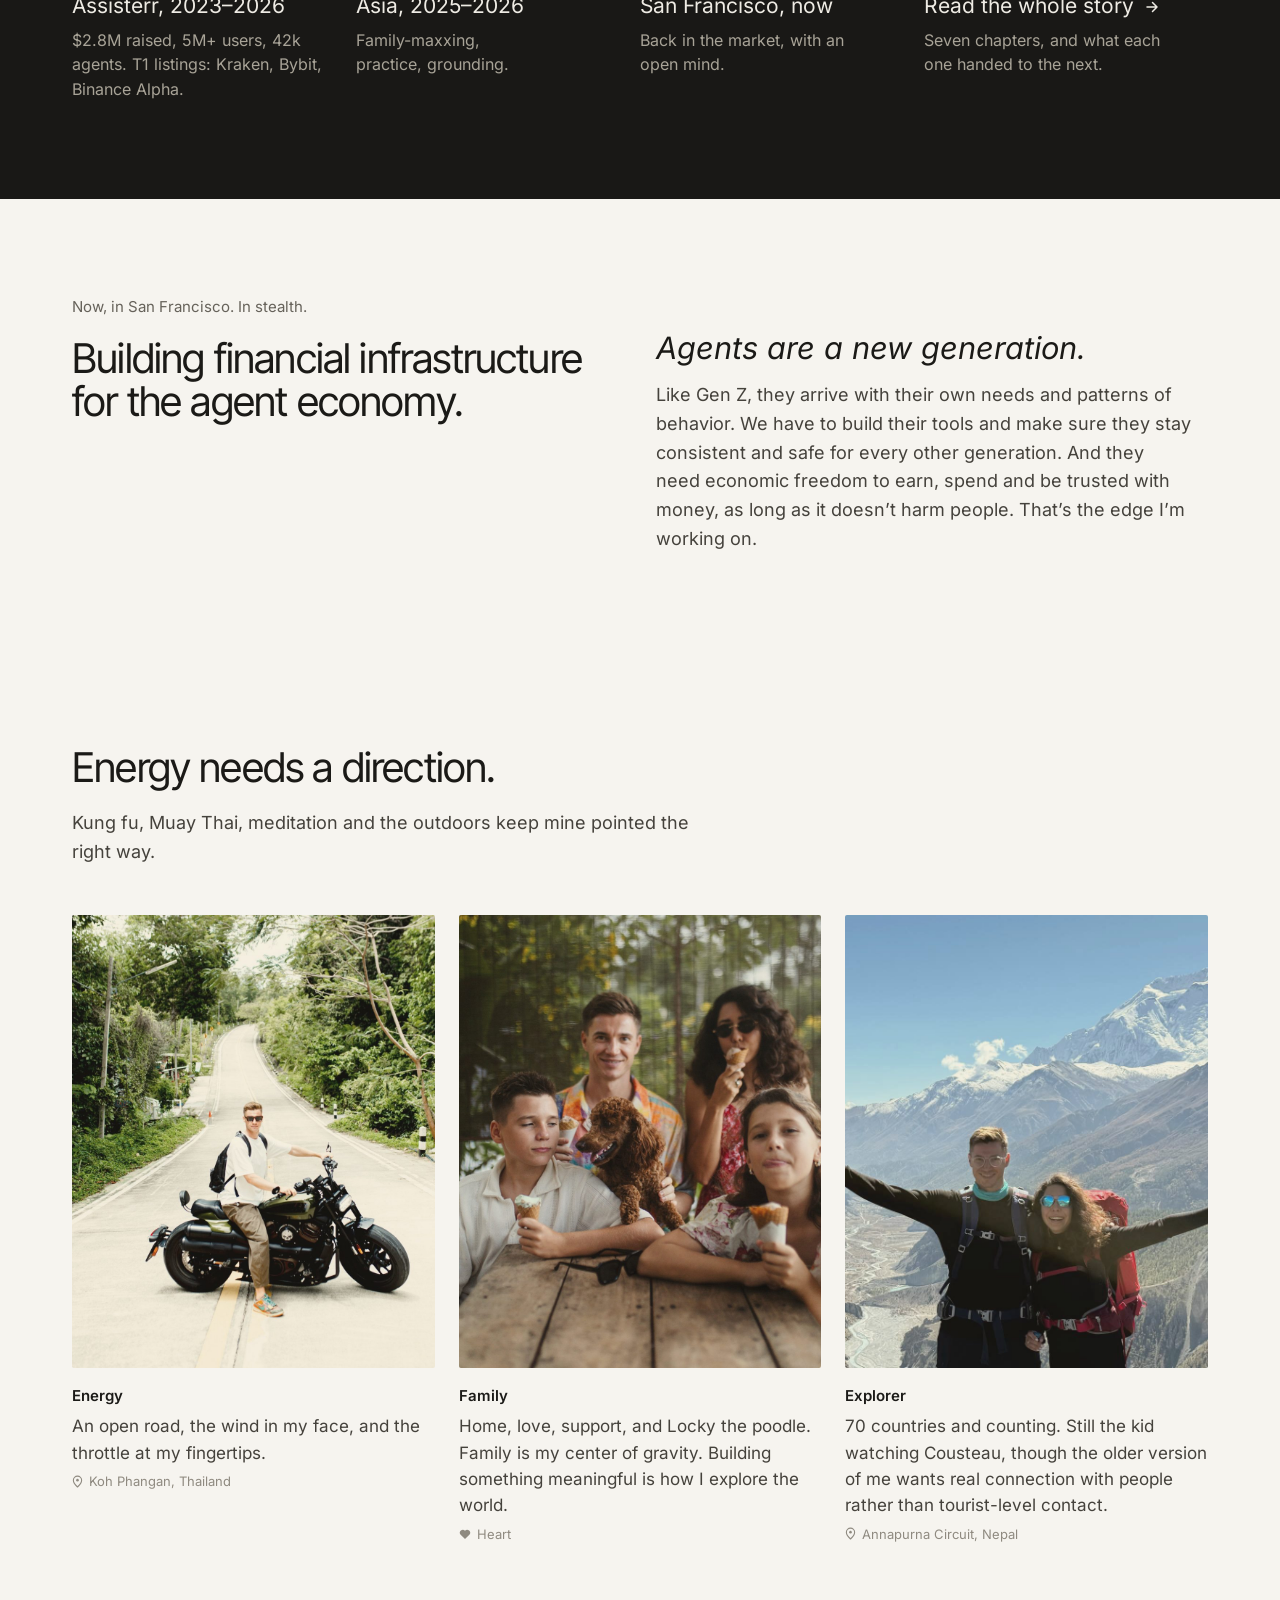
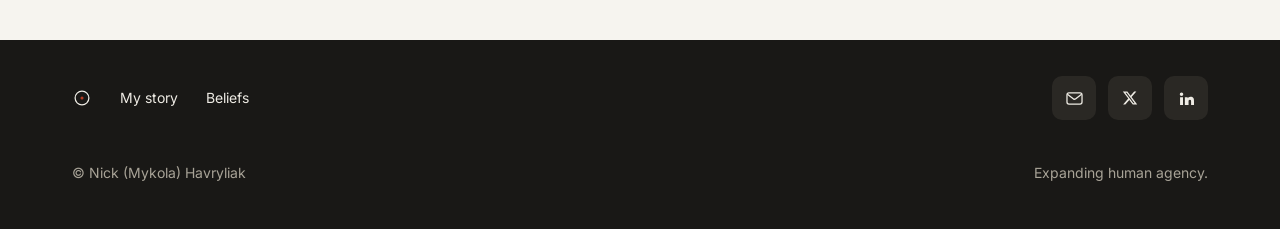
==== commit dd96bbc5: "Add PostHog analytics (no cookies, own visits off via ?notrack=1) Co-Authored-By: Claude Opus 5.5 <n" ====
--- a/index.html
+++ b/index.html
@@ -19,8 +19,10 @@
 <meta name="twitter:site" content="@nick_havryliak">
 <meta name="twitter:creator" content="@nick_havryliak">
 <link rel="canonical" href="https://havryliak.com/">
-<link rel="stylesheet" href="https://fonts.googleapis.com/css2?family=Instrument+Sans:wght@400;500;600&amp;family=Newsreader:ital,opsz,wght@0,6..72,300..600;1,6..72,300..500&amp;display=swap">
+<link rel="stylesheet" href="assets/fonts/fonts.css">
 <style>
+@media (max-width: 600px){section[aria-label="Affiliations"] li[aria-hidden]{display:none}}
+h1,h2,h3{font-family:var(--display);font-optical-sizing:auto}
 body{margin:0;background:#F6F4EF}
 a{color:#1B1A17;text-decoration-thickness:1px;text-underline-offset:0.2em}
 a:hover{color:#9C3220}
@@ -43,7 +45,7 @@
   .next:hover .arrow{transform:translateX(4px)}
 }
 .skip{position:absolute;left:-9999px;top:16px}
-.skip:focus{left:16px;z-index:10;background:#1B1A17;color:#F6F4EF;padding:12px 18px;border-radius:999px}
+.skip:focus{left:16px;z-index:10;background:#1B1A17;color:#F6F4EF;padding:12px 18px;min-height:44px;box-sizing:border-box;display:flex;align-items:center;border-radius:10px}
 </style>
 <script type="application/ld+json">
 {
@@ -131,15 +133,15 @@
 </script>
 </head>
 <body>
-<div style="background: #F6F4EF; color: #1B1A17; font-family: 'Newsreader', 'Iowan Old Style', Georgia, 'Times New Roman', serif; font-size: 19px; line-height: 1.6; container-type: inline-size; position: relative">
-
-  <a href="#main" class="skip" style="font-family: 'Instrument Sans', 'Helvetica Neue', Arial, sans-serif; font-size: 15px">Skip to content</a>
+<div style="background: #F6F4EF; color: #1B1A17; font-family: var(--text); font-size: 18px; line-height: 1.6; container-type: inline-size; position: relative">
+
+  <a href="#main" class="skip" style="font-family: var(--ui); font-size: 15px">Skip to content</a>
 
   <header style="max-width: 1200px; margin: 0 auto; padding: 24px 32px; box-sizing: border-box; display: flex; flex-wrap: wrap; align-items: center; justify-content: space-between; gap: 8px 32px">
     <a href="#top" style="display: flex; align-items: center; min-height: 48px">
       <img width="980" height="360" decoding="async" src="assets/logo-nick-havryliak.svg" alt="Nick Havryliak" style="height: 54px; width: auto; display: block">
     </a>
-    <nav aria-label="Main" style="display: flex; flex-wrap: wrap; align-items: center; gap: 4px 28px; font-family: 'Instrument Sans', 'Helvetica Neue', Arial, sans-serif; font-size: 15px">
+    <nav aria-label="Main" style="display: flex; flex-wrap: wrap; align-items: center; gap: 4px 28px; font-family: var(--ui); font-size: 15px">
       <a href="story.html" style="display: flex; align-items: center; min-height: 44px; text-decoration: none">My story</a>
       <a href="beliefs.html" style="display: flex; align-items: center; min-height: 44px; text-decoration: none">Beliefs</a>
     </nav>
@@ -150,30 +152,31 @@
     <!-- 1. HERO -->
     <section id="top" style="max-width: 1200px; margin: 0 auto; padding: 40px 32px 72px; box-sizing: border-box; display: flex; flex-wrap: wrap; align-items: center; gap: 48px 64px">
       <div class="rise" style="flex: 999 1 560px; min-width: 0; display: flex; flex-direction: column; gap: 24px">
-        <h1 style="margin: 0; max-width: 26ch; font-weight: 300; font-size: clamp(2.25rem, 4.2cqi, 3.5rem); line-height: 1.08; letter-spacing: -0.025em; text-wrap: balance">Entrepreneurship is my art. I build to express what I see.</h1>
+        <h1 style="margin: 0; max-width: 26ch; font-weight: 300; font-size: clamp(2.25rem, 4.2cqi, 3.5rem); line-height: 1.08; letter-spacing: -0.025em; text-wrap: balance">Entrepreneurship is my art.<br> I&nbsp;build to express what&nbsp;I&nbsp;see.</h1>
         <p style="margin: 0; max-width: 34rem; font-size: clamp(1.25rem, 1.8cqi, 1.5rem); line-height: 1.45; text-wrap: pretty">Repeat founder, investor, father and explorer.</p>
       </div>
       <div class="rise" style="flex: 1 1 380px; min-width: 0; animation-delay: .12s">
-        <img loading="lazy" width="1400" height="1050" decoding="async" src="assets/hero.jpg" alt="Nick sitting cross-legged on a boulder under an arching tree, arms open, eyes closed" style="width: 100%; height: auto; aspect-ratio: 4 / 3; object-fit: cover; display: block; border-radius: 2px">
+        <img loading="eager" fetchpriority="high" width="1400" height="1050" decoding="async" src="assets/hero.jpg" alt="Nick sitting cross-legged on a boulder under an arching tree, arms open, eyes closed" style="width: 100%; height: auto; aspect-ratio: 4 / 3; object-fit: cover; display: block; border-radius: 2px">
       </div>
     </section>
 
     <!-- 2. AFFILIATIONS -->
-    <section aria-label="Affiliations" style="border-top: 1px solid #DCD8CF; border-bottom: 1px solid #DCD8CF">
+    <section aria-label="Affiliations">
       <div style="max-width: 1200px; margin: 0 auto; padding: 0 32px; box-sizing: border-box; display: flex; flex-direction: column">
-        <div style="display: flex; flex-wrap: wrap; gap: 6px 32px; padding: 26px 0">
-          <p style="flex: 0 0 210px; margin: 0; padding-top: 4px; font-family: 'Instrument Sans', 'Helvetica Neue', Arial, sans-serif; font-size: 12px; font-weight: 500; letter-spacing: 0.16em; text-transform: uppercase; color: #8F8A80">Alum</p>
+        <div style="display: flex; flex-wrap: wrap; gap: 6px 32px; padding: 40px 0 16px">
+          <p style="flex: 0 0 210px; margin: 0; padding-top: 4px; font-family: var(--ui); font-size: 15px; font-weight: 500; color: #66625A">Alum</p>
           <ul style="flex: 1 1 320px; min-width: 0; margin: 0; padding: 0; list-style: none; display: flex; flex-wrap: wrap; align-items: baseline; gap: 2px 16px; font-size: 17px; line-height: 1.5">
             <li>Cambridge Judge Business School</li>
             <li aria-hidden="true" style="color: #C9C4B9">·</li>
             <li>Entrepreneur First</li>
             <li aria-hidden="true" style="color: #C9C4B9">·</li>
             <li>Outlier Ventures</li>
+            <li aria-hidden="true" style="color: #C9C4B9">·</li>
             <li>Google for Startups</li>
           </ul>
         </div>
-        <div style="display: flex; flex-wrap: wrap; gap: 6px 32px; padding: 26px 0; border-top: 1px solid #DCD8CF">
-          <p style="flex: 0 0 210px; margin: 0; padding-top: 4px; font-family: 'Instrument Sans', 'Helvetica Neue', Arial, sans-serif; font-size: 12px; font-weight: 500; letter-spacing: 0.16em; text-transform: uppercase; color: #8F8A80">Angel &amp; Limited Partner</p>
+        <div style="display: flex; flex-wrap: wrap; gap: 6px 32px; padding: 0 0 40px">
+          <p style="flex: 0 0 210px; margin: 0; padding-top: 4px; font-family: var(--ui); font-size: 15px; font-weight: 500; color: #66625A">Angel and limited partner</p>
           <ul style="flex: 1 1 320px; min-width: 0; margin: 0; padding: 0; list-style: none; display: flex; flex-wrap: wrap; align-items: baseline; gap: 2px 16px; font-size: 17px; line-height: 1.5">
             <li>Dnipro VC</li>
             <li aria-hidden="true" style="color: #C9C4B9">·</li>
@@ -188,13 +191,12 @@
     <!-- 3. THE IDEA -->
     <section id="idea" style="background: #EEEBE4">
       <div style="max-width: 1200px; margin: 0 auto; padding: 88px 32px; box-sizing: border-box; display: flex; flex-direction: column; gap: 40px">
-        <div style="display: flex; flex-direction: column; gap: 18px; max-width: 46rem">
-          <p style="margin: 0; font-family: 'Instrument Sans', 'Helvetica Neue', Arial, sans-serif; font-size: 13px; font-weight: 500; letter-spacing: 0.14em; text-transform: uppercase; color: #66625A">Why I build</p>
+        <div style="display: flex; flex-direction: column; gap: 18px; max-width: 56rem">
           <h2 style="position: absolute; width: 1px; height: 1px; overflow: hidden; clip-path: inset(50%)">Why I build</h2>
           <blockquote style="margin: 0; display: flex; flex-direction: column; gap: 8px">
             <p style="margin: 0; font-style: italic; font-size: clamp(1.5rem, 2.6cqi, 2.125rem); line-height: 1.3">Before enlightenment, chop wood, carry water.</p>
             <p style="margin: 0; font-style: italic; font-size: clamp(1.5rem, 2.6cqi, 2.125rem); line-height: 1.3">After enlightenment, chop wood, carry water.</p>
-            <footer style="margin-top: 8px; font-family: 'Instrument Sans', 'Helvetica Neue', Arial, sans-serif; font-size: 12px; font-weight: 500; letter-spacing: 0.16em; text-transform: uppercase; color: #8F8A80">Zen proverb</footer>
+            <footer style="margin-top: 8px; font-family: var(--ui); font-size: 15px; color: #66625A">Zen proverb</footer>
           </blockquote>
         </div>
         <div style="display: flex; flex-wrap: wrap; gap: 24px 64px">
@@ -209,7 +211,6 @@
       <div style="max-width: 1200px; margin: 0 auto; padding: 96px 32px; box-sizing: border-box; display: flex; flex-direction: column; gap: 56px">
         <div style="display: flex; flex-wrap: wrap; align-items: flex-end; justify-content: space-between; gap: 16px 48px">
           <div style="display: flex; flex-direction: column; gap: 14px">
-            <p style="margin: 0; font-family: 'Instrument Sans', 'Helvetica Neue', Arial, sans-serif; font-size: 13px; font-weight: 500; letter-spacing: 0.14em; text-transform: uppercase; color: #A8A397">Chop wood · the work</p>
             <h2 style="margin: 0; font-weight: 400; font-size: clamp(1.875rem, 3.2cqi, 2.75rem); line-height: 1.06; letter-spacing: -0.02em; color: #EEEBE4">How I got here</h2>
           </div>
           <p style="max-width: 24rem; margin: 0; color: #A8A397; text-wrap: pretty">From a town in western Ukraine to San Francisco.</p>
@@ -219,42 +220,42 @@
           <li class="stop" style="position: relative; padding: 30px 32px 0 0; display: flex; flex-direction: column; gap: 8px">
             <span class="stop-line draw" aria-hidden="true" style="position: absolute; top: 0; left: 0; right: 0; height: 1px; background: #4A463F; animation-delay: 0s"></span>
             <span class="dot pop" aria-hidden="true" style="position: absolute; top: -4.0px; left: 0; display: block; width: 8px; height: 8px; border-radius: 50%; background: #EEEBE4; animation-delay: 0.15s"></span>
-            <p style="margin: 0; font-family: 'Instrument Sans', 'Helvetica Neue', Arial, sans-serif; font-size: 12px; font-weight: 500; letter-spacing: 0.18em; color: #6E695F">I</p>
+            <p style="margin: 0; font-family: var(--ui); font-size: 12px; font-weight: 500; letter-spacing: 0.18em; color: #6E695F">I</p>
             <p style="margin: 0; font-size: 21px; line-height: 1.25">Ukraine</p>
             <p style="margin: 0; font-size: 16px; line-height: 1.55; color: #A8A397; text-wrap: pretty; min-height: 75px">Growing up with three sisters, inspired by Cousteau, dreaming of seeing the world.</p>
           </li>
           <li class="stop" style="position: relative; padding: 30px 32px 0 0; display: flex; flex-direction: column; gap: 8px">
             <span class="stop-line draw" aria-hidden="true" style="position: absolute; top: 0; left: 0; right: 0; height: 1px; background: #4A463F; animation-delay: 0.08s"></span>
             <span class="dot pop" aria-hidden="true" style="position: absolute; top: -4.0px; left: 0; display: block; width: 8px; height: 8px; border-radius: 50%; background: #EEEBE4; animation-delay: 0.25s"></span>
-            <p style="margin: 0; font-family: 'Instrument Sans', 'Helvetica Neue', Arial, sans-serif; font-size: 12px; font-weight: 500; letter-spacing: 0.18em; color: #6E695F">II</p>
+            <p style="margin: 0; font-family: var(--ui); font-size: 12px; font-weight: 500; letter-spacing: 0.18em; color: #6E695F">II</p>
             <p style="margin: 0; font-size: 21px; line-height: 1.25">Student years</p>
             <p style="margin: 0; font-size: 16px; line-height: 1.55; color: #A8A397; text-wrap: pretty; min-height: 75px">Open World alumnus. Led an NGO, built and monetized a 200k+ member online community.</p>
           </li>
           <li class="stop" style="position: relative; padding: 30px 32px 0 0; display: flex; flex-direction: column; gap: 8px">
             <span class="stop-line draw" aria-hidden="true" style="position: absolute; top: 0; left: 0; right: 0; height: 1px; background: #4A463F; animation-delay: 0.16s"></span>
             <span class="dot pop" aria-hidden="true" style="position: absolute; top: -4.5px; left: 0; display: block; width: 9px; height: 9px; border-radius: 50%; background: #EEEBE4; animation-delay: 0.35s"></span>
-            <p style="margin: 0; font-family: 'Instrument Sans', 'Helvetica Neue', Arial, sans-serif; font-size: 12px; font-weight: 500; letter-spacing: 0.18em; color: #6E695F">III</p>
+            <p style="margin: 0; font-family: var(--ui); font-size: 12px; font-weight: 500; letter-spacing: 0.18em; color: #6E695F">III</p>
             <p style="margin: 0; font-size: 21px; line-height: 1.25">2015–2022</p>
             <p style="margin: 0; font-size: 16px; line-height: 1.55; color: #A8A397; text-wrap: pretty; min-height: 75px">Deep in tech: a software agency with a friend, Bitcoin, a first AI/ML startup. Then the war.</p>
           </li>
           <li class="stop" style="position: relative; padding: 30px 32px 0 0; display: flex; flex-direction: column; gap: 8px">
             <span class="stop-line draw" aria-hidden="true" style="position: absolute; top: 0; left: 0; right: 0; height: 1px; background: #4A463F; animation-delay: 0.24s"></span>
             <span class="dot pop" aria-hidden="true" style="position: absolute; top: -4.5px; left: 0; display: block; width: 9px; height: 9px; border-radius: 50%; background: #EEEBE4; animation-delay: 0.45s"></span>
-            <p style="margin: 0; font-family: 'Instrument Sans', 'Helvetica Neue', Arial, sans-serif; font-size: 12px; font-weight: 500; letter-spacing: 0.18em; color: #6E695F">IV</p>
+            <p style="margin: 0; font-family: var(--ui); font-size: 12px; font-weight: 500; letter-spacing: 0.18em; color: #6E695F">IV</p>
             <p style="margin: 0; font-size: 21px; line-height: 1.25">UK, 2022–2025</p>
             <p style="margin: 0; font-size: 16px; line-height: 1.55; color: #A8A397; text-wrap: pretty; min-height: 75px">Cambridge, the first in my family to study abroad. Entrepreneur First.</p>
           </li>
           <li class="stop" style="position: relative; padding: 30px 32px 0 0; display: flex; flex-direction: column; gap: 8px">
             <span class="stop-line draw" aria-hidden="true" style="position: absolute; top: 0; left: 0; right: 0; height: 1px; background: #4A463F; animation-delay: 0.32s"></span>
             <span class="dot pop" aria-hidden="true" style="position: absolute; top: -5.0px; left: 0; display: block; width: 10px; height: 10px; border-radius: 50%; background: #EEEBE4; animation-delay: 0.55s"></span>
-            <p style="margin: 0; font-family: 'Instrument Sans', 'Helvetica Neue', Arial, sans-serif; font-size: 12px; font-weight: 500; letter-spacing: 0.18em; color: #6E695F">V</p>
+            <p style="margin: 0; font-family: var(--ui); font-size: 12px; font-weight: 500; letter-spacing: 0.18em; color: #6E695F">V</p>
             <p style="margin: 0; font-size: 21px; line-height: 1.25">Assisterr, 2023–2026</p>
             <p style="margin: 0; font-size: 16px; line-height: 1.55; color: #A8A397; text-wrap: pretty; min-height: 75px">$2.8M raised, 5M+ users, 42k agents. T1 listings: Kraken, Bybit, Binance Alpha.</p>
           </li>
           <li class="stop" style="position: relative; padding: 30px 32px 0 0; display: flex; flex-direction: column; gap: 8px">
             <span class="stop-line draw" aria-hidden="true" style="position: absolute; top: 0; left: 0; right: 0; height: 1px; background: #4A463F; animation-delay: 0.4s"></span>
             <span class="dot pop" aria-hidden="true" style="position: absolute; top: -5.5px; left: 0; display: block; width: 11px; height: 11px; border-radius: 50%; background: #EEEBE4; animation-delay: 0.65s"></span>
-            <p style="margin: 0; font-family: 'Instrument Sans', 'Helvetica Neue', Arial, sans-serif; font-size: 12px; font-weight: 500; letter-spacing: 0.18em; color: #6E695F">VI</p>
+            <p style="margin: 0; font-family: var(--ui); font-size: 12px; font-weight: 500; letter-spacing: 0.18em; color: #6E695F">VI</p>
             <p style="margin: 0; font-size: 21px; line-height: 1.25">Asia, 2025–2026</p>
             <p style="margin: 0; font-size: 16px; line-height: 1.55; color: #A8A397; text-wrap: pretty; min-height: 75px">Family-maxxing, practice, grounding.</p>
           </li>
@@ -262,7 +263,7 @@
             <span class="stop-line draw" aria-hidden="true" style="position: absolute; top: 0; left: 0; right: 0; height: 1px; background: #B33A22; animation-delay: .48s"></span>
             <span class="pop" aria-hidden="true" style="position: absolute; top: -11px; left: -8px; display: block; width: 23px; height: 23px; border-radius: 50%; border: 1px solid #B33A22; opacity: 0.45; animation-delay: .8s"></span>
             <span class="dot pop" aria-hidden="true" style="position: absolute; top: -7px; left: -3px; display: block; width: 14px; height: 14px; border-radius: 50%; background: #B33A22; animation-delay: .75s"></span>
-            <p style="margin: 0; font-family: 'Instrument Sans', 'Helvetica Neue', Arial, sans-serif; font-size: 12px; font-weight: 500; letter-spacing: 0.18em; color: #B33A22">VII</p>
+            <p style="margin: 0; font-family: var(--ui); font-size: 12px; font-weight: 500; letter-spacing: 0.18em; color: #B33A22">VII</p>
             <p style="margin: 0; font-size: 21px; line-height: 1.25">San Francisco, now</p>
             <p style="margin: 0; font-size: 16px; line-height: 1.55; color: #A8A397; text-wrap: pretty; min-height: 75px">Back in the market, with an open mind.</p>
           </li>
@@ -270,7 +271,7 @@
             <span class="stop-line draw" aria-hidden="true" style="position: absolute; top: 0; left: 0; right: 0; height: 1px; background: #4A463F; animation-delay: .56s"></span>
             <span class="dot pop" aria-hidden="true" style="position: absolute; top: -5.5px; left: 0; display: block; width: 11px; height: 11px; border-radius: 50%; border: 1.5px solid #A8A397; box-sizing: border-box; animation-delay: .9s"></span>
             <a href="story.html" style="display: flex; flex-direction: column; gap: 8px; color: #EEEBE4; text-decoration: none">
-              <span style="margin: 0; font-family: 'Instrument Sans', 'Helvetica Neue', Arial, sans-serif; font-size: 12px; font-weight: 500; letter-spacing: 0.18em; color: #6E695F">Next</span>
+              <span style="margin: 0; font-family: var(--ui); font-size: 12px; font-weight: 500; letter-spacing: 0.18em; color: #6E695F">Next</span>
               <span style="margin: 0; font-size: 21px; line-height: 1.25; display: inline-flex; align-items: center; gap: 10px">Read the whole story<svg class="arrow" width="16" height="16" viewBox="0 0 16 16" fill="none" aria-hidden="true" style="flex: none"><path d="M3 8h10M8.5 3.5 13 8l-4.5 4.5" stroke="currentColor" stroke-width="1.5" stroke-linecap="round" stroke-linejoin="round"></path></svg></span>
               <span style="margin: 0; font-size: 16px; line-height: 1.55; color: #A8A397; text-wrap: pretty; min-height: 75px; display: block">Seven chapters, and what each one handed to the next.</span>
             </a>
@@ -283,17 +284,7 @@
     <section id="now">
       <div style="max-width: 1200px; margin: 0 auto; padding: 96px 32px; box-sizing: border-box; display: flex; flex-wrap: wrap; gap: 32px 72px">
         <div style="flex: 1 1 380px; min-width: 0; display: flex; flex-direction: column; gap: 18px">
-          <div style="display: flex; flex-wrap: wrap; align-items: center; gap: 10px 14px">
-            <p style="margin: 0; display: flex; align-items: center; gap: 10px; font-family: 'Instrument Sans', 'Helvetica Neue', Arial, sans-serif; font-size: 13px; font-weight: 500; letter-spacing: 0.14em; text-transform: uppercase; color: #B33A22"><span style="display: block; width: 7px; height: 7px; border-radius: 50%; background: #B33A22"></span>Now</p>
-            <p style="margin: 0; display: inline-flex; align-items: center; gap: 7px; padding: 5px 12px 5px 10px; border: 1px solid #C9C4B9; border-radius: 999px; font-family: 'Instrument Sans', 'Helvetica Neue', Arial, sans-serif; font-size: 13px; color: #45423C">
-              <svg width="12" height="14" viewBox="0 0 12 14" fill="none" aria-hidden="true"><path d="M6 13s4.5-4.2 4.5-7.4A4.5 4.5 0 0 0 1.5 5.6C1.5 8.8 6 13 6 13Z" stroke="currentColor" stroke-width="1.2" stroke-linejoin="round"></path><circle cx="6" cy="5.5" r="1.5" fill="currentColor"></circle></svg>
-              San Francisco
-            </p>
-            <p style="margin: 0; display: inline-flex; align-items: center; gap: 7px; padding: 5px 12px 5px 10px; border: 1px solid #C9C4B9; border-radius: 999px; font-family: 'Instrument Sans', 'Helvetica Neue', Arial, sans-serif; font-size: 13px; color: #45423C">
-              <svg width="13" height="13" viewBox="0 0 16 16" fill="none" aria-hidden="true"><path d="M2 8s2.2-3.8 6-3.8S14 8 14 8s-2.2 3.8-6 3.8S2 8 2 8Z" stroke="currentColor" stroke-width="1.2"></path><circle cx="8" cy="8" r="1.6" fill="currentColor"></circle><path d="m3 13 10-10" stroke="currentColor" stroke-width="1.2" stroke-linecap="round"></path></svg>
-              In stealth
-            </p>
-          </div>
+          <p style="margin: 0; font-family: var(--ui); font-size: 15px; color: #66625A">Now, in San Francisco. In stealth.</p>
           <h2 style="margin: 0; font-weight: 400; font-size: clamp(1.875rem, 3.2cqi, 2.75rem); line-height: 1.06; letter-spacing: -0.02em; text-wrap: balance">Building financial infrastructure for the agent economy.</h2>
         </div>
         <div style="flex: 1 1 420px; min-width: 0; display: flex; flex-direction: column; gap: 14px; padding-top: 34px">
@@ -307,7 +298,6 @@
     <section id="life">
       <div style="max-width: 1200px; margin: 0 auto; padding: 96px 32px; box-sizing: border-box; display: flex; flex-direction: column; gap: 48px">
         <div style="display: flex; flex-direction: column; gap: 14px; max-width: 40rem">
-          <p style="margin: 0; font-family: 'Instrument Sans', 'Helvetica Neue', Arial, sans-serif; font-size: 13px; font-weight: 500; letter-spacing: 0.14em; text-transform: uppercase; color: #66625A">Carry water · the practice</p>
           <h2 style="margin: 0; font-weight: 400; font-size: clamp(1.875rem, 3.2cqi, 2.75rem); line-height: 1.06; letter-spacing: -0.02em">Energy needs a direction.</h2>
           <p style="margin: 6px 0 0; color: #45423C; text-wrap: pretty">Kung fu, Muay Thai, meditation and the outdoors keep mine pointed the right way.</p>
         </div>
@@ -315,25 +305,25 @@
           <figure style="margin: 0; display: flex; flex-direction: column; gap: 16px">
             <img loading="lazy" width="1000" height="1250" decoding="async" src="assets/bike.jpg" alt="Nick on a motorcycle on an empty road through the jungle" style="width: 100%; height: auto; aspect-ratio: 4 / 5; object-fit: cover; display: block; border-radius: 2px">
             <figcaption style="display: flex; flex-direction: column; gap: 5px">
-              <span style="font-family: 'Instrument Sans', 'Helvetica Neue', Arial, sans-serif; font-size: 13px; font-weight: 500; letter-spacing: 0.14em; text-transform: uppercase; color: #66625A">Energy</span>
+              <span style="font-family: var(--ui); font-size: 15px; font-weight: 600; color: #1B1A17">Energy</span>
               <span style="font-size: 17px; line-height: 1.55; color: #45423C">An open road, the wind in my face, and the throttle at my fingertips.</span>
-              <span style="display: inline-flex; align-items: center; gap: 6px; font-family: 'Instrument Sans', 'Helvetica Neue', Arial, sans-serif; font-size: 13px; color: #8F8A80"><svg width="11" height="13" viewBox="0 0 12 14" fill="none" aria-hidden="true" style="flex: none"><path d="M6 13s4.5-4.2 4.5-7.4A4.5 4.5 0 0 0 1.5 5.6C1.5 8.8 6 13 6 13Z" stroke="currentColor" stroke-width="1.2" stroke-linejoin="round"></path><circle cx="6" cy="5.5" r="1.4" fill="currentColor"></circle></svg>Koh Phangan, Thailand</span>
+              <span style="display: inline-flex; align-items: center; gap: 6px; font-family: var(--ui); font-size: 13px; color: #8F8A80"><svg width="11" height="13" viewBox="0 0 12 14" fill="none" aria-hidden="true" style="flex: none"><path d="M6 13s4.5-4.2 4.5-7.4A4.5 4.5 0 0 0 1.5 5.6C1.5 8.8 6 13 6 13Z" stroke="currentColor" stroke-width="1.2" stroke-linejoin="round"></path><circle cx="6" cy="5.5" r="1.4" fill="currentColor"></circle></svg>Koh Phangan, Thailand</span>
             </figcaption>
           </figure>
           <figure style="margin: 0; display: flex; flex-direction: column; gap: 16px">
             <img loading="lazy" width="1000" height="1250" decoding="async" src="assets/family.jpg" alt="Nick with his family and their poodle at a wooden table, eating ice cream" style="width: 100%; height: auto; aspect-ratio: 4 / 5; object-fit: cover; display: block; border-radius: 2px">
             <figcaption style="display: flex; flex-direction: column; gap: 5px">
-              <span style="font-family: 'Instrument Sans', 'Helvetica Neue', Arial, sans-serif; font-size: 13px; font-weight: 500; letter-spacing: 0.14em; text-transform: uppercase; color: #66625A">Family</span>
+              <span style="font-family: var(--ui); font-size: 15px; font-weight: 600; color: #1B1A17">Family</span>
               <span style="font-size: 17px; line-height: 1.55; color: #45423C">Home, love, support, and Locky the poodle. Family is my center of gravity. Building something meaningful is how I explore the world.</span>
-              <span style="display: inline-flex; align-items: center; gap: 6px; font-family: 'Instrument Sans', 'Helvetica Neue', Arial, sans-serif; font-size: 13px; color: #8F8A80"><svg width="12" height="12" viewBox="0 0 14 13" fill="currentColor" aria-hidden="true" style="flex: none"><path d="M7 12.2 1.9 7.3A3.4 3.4 0 0 1 7 2.8a3.4 3.4 0 0 1 5.1 4.5L7 12.2Z"></path></svg>Heart</span>
+              <span style="display: inline-flex; align-items: center; gap: 6px; font-family: var(--ui); font-size: 13px; color: #8F8A80"><svg width="12" height="12" viewBox="0 0 14 13" fill="currentColor" aria-hidden="true" style="flex: none"><path d="M7 12.2 1.9 7.3A3.4 3.4 0 0 1 7 2.8a3.4 3.4 0 0 1 5.1 4.5L7 12.2Z"></path></svg>Heart</span>
             </figcaption>
           </figure>
           <figure style="margin: 0; display: flex; flex-direction: column; gap: 16px">
             <img loading="lazy" width="768" height="960" decoding="async" src="assets/nepal.jpg" alt="Nick and a fellow hiker with their arms wide on a Himalayan trail in Nepal" style="width: 100%; height: auto; aspect-ratio: 4 / 5; object-fit: cover; display: block; border-radius: 2px">
             <figcaption style="display: flex; flex-direction: column; gap: 5px">
-              <span style="font-family: 'Instrument Sans', 'Helvetica Neue', Arial, sans-serif; font-size: 13px; font-weight: 500; letter-spacing: 0.14em; text-transform: uppercase; color: #66625A">Explorer</span>
+              <span style="font-family: var(--ui); font-size: 15px; font-weight: 600; color: #1B1A17">Explorer</span>
               <span style="font-size: 17px; line-height: 1.55; color: #45423C">70 countries and counting. Still the kid watching Cousteau, though the older version of me wants real connection with people rather than tourist-level contact.</span>
-              <span style="display: inline-flex; align-items: center; gap: 6px; font-family: 'Instrument Sans', 'Helvetica Neue', Arial, sans-serif; font-size: 13px; color: #8F8A80"><svg width="11" height="13" viewBox="0 0 12 14" fill="none" aria-hidden="true" style="flex: none"><path d="M6 13s4.5-4.2 4.5-7.4A4.5 4.5 0 0 0 1.5 5.6C1.5 8.8 6 13 6 13Z" stroke="currentColor" stroke-width="1.2" stroke-linejoin="round"></path><circle cx="6" cy="5.5" r="1.4" fill="currentColor"></circle></svg>Annapurna Circuit, Nepal</span>
+              <span style="display: inline-flex; align-items: center; gap: 6px; font-family: var(--ui); font-size: 13px; color: #8F8A80"><svg width="11" height="13" viewBox="0 0 12 14" fill="none" aria-hidden="true" style="flex: none"><path d="M6 13s4.5-4.2 4.5-7.4A4.5 4.5 0 0 0 1.5 5.6C1.5 8.8 6 13 6 13Z" stroke="currentColor" stroke-width="1.2" stroke-linejoin="round"></path><circle cx="6" cy="5.5" r="1.4" fill="currentColor"></circle></svg>Annapurna Circuit, Nepal</span>
             </figcaption>
           </figure>
         </div>
@@ -343,7 +333,7 @@
   </main>
 
   <footer style="background: #191816">
-    <div style="max-width: 1200px; margin: 0 auto; padding: 36px 32px 44px; box-sizing: border-box; display: flex; flex-direction: column; gap: 22px; font-family: 'Instrument Sans', 'Helvetica Neue', Arial, sans-serif; font-size: 14px; color: #A8A397">
+    <div style="max-width: 1200px; margin: 0 auto; padding: 36px 32px 44px; box-sizing: border-box; display: flex; flex-direction: column; gap: 22px; font-family: var(--ui); font-size: 14px; color: #A8A397">
       <div style="display: flex; flex-wrap: wrap; align-items: center; justify-content: space-between; gap: 16px 32px">
         <nav aria-label="Footer" style="display: flex; flex-wrap: wrap; align-items: center; gap: 0 28px">
           <span style="display: flex; align-items: center; min-height: 44px"><svg width="20" height="20" viewBox="0 0 32 32" aria-hidden="true"><circle cx="16" cy="16" r="11" fill="none" stroke="#EEEBE4" stroke-width="2"></circle><circle cx="16" cy="16" r="2.5" fill="#B33A22"></circle></svg></span>
@@ -351,12 +341,12 @@
           <a href="beliefs.html" style="display: flex; align-items: center; min-height: 44px; color: #EEEBE4; text-decoration: none">Beliefs</a>
         </nav>
         <ul style="margin: 0; padding: 0; list-style: none; display: flex; flex-wrap: wrap; gap: 12px">
-          <li><a href="mailto:nick.havryliak@gmail.com" title="Email" style="display: inline-flex; align-items: center; justify-content: center; width: 44px; height: 44px; border: 1px solid #4A463F; border-radius: 50%; color: #EEEBE4; position: relative"><span style="position: absolute; width: 1px; height: 1px; overflow: hidden; clip-path: inset(50%)">Email</span><svg width="19" height="19" viewBox="0 0 24 24" fill="none" aria-hidden="true"><rect x="2.5" y="5" width="19" height="14" rx="2.5" stroke="currentColor" stroke-width="1.6"></rect><path d="m3.5 7 7.3 5.5a2 2 0 0 0 2.4 0L20.5 7" stroke="currentColor" stroke-width="1.6" stroke-linecap="round"></path></svg></a></li>
-          <li><a href="https://x.com/nick_havryliak" target="_blank" rel="noopener noreferrer" title="X" style="display: inline-flex; align-items: center; justify-content: center; width: 44px; height: 44px; border: 1px solid #4A463F; border-radius: 50%; color: #EEEBE4; position: relative"><span style="position: absolute; width: 1px; height: 1px; overflow: hidden; clip-path: inset(50%)">X</span><svg width="16" height="16" viewBox="0 0 24 24" fill="currentColor" aria-hidden="true"><path d="M18.244 2.25h3.308l-7.227 8.26 8.502 11.24H16.17l-5.214-6.817L4.99 21.75H1.68l7.73-8.835L1.254 2.25H8.08l4.713 6.231 5.45-6.231Zm-1.161 17.52h1.833L7.084 4.126H5.117L17.083 19.77Z"></path></svg></a></li>
-          <li><a href="https://www.linkedin.com/in/havryliak/" target="_blank" rel="noopener noreferrer" title="LinkedIn" style="display: inline-flex; align-items: center; justify-content: center; width: 44px; height: 44px; border: 1px solid #4A463F; border-radius: 50%; color: #EEEBE4; position: relative"><span style="position: absolute; width: 1px; height: 1px; overflow: hidden; clip-path: inset(50%)">LinkedIn</span><svg width="17" height="17" viewBox="0 0 24 24" fill="currentColor" aria-hidden="true"><path d="M4.98 3.5a2.5 2.5 0 1 1 0 5 2.5 2.5 0 0 1 0-5ZM2.9 10.2h4.16v10.9H2.9V10.2Zm6.77 0h3.99v1.49h.06c.56-1 1.9-2.06 3.92-2.06 4.19 0 4.96 2.63 4.96 6.05v5.42h-4.14v-4.8c0-1.15-.02-2.62-1.65-2.62-1.65 0-1.9 1.25-1.9 2.54v4.88H9.67V10.2Z"></path></svg></a></li>
+          <li><a href="mailto:nick.havryliak@gmail.com" title="Email" style="display: inline-flex; align-items: center; justify-content: center; width: 44px; height: 44px; background: #2A2824; border-radius: 10px; color: #EEEBE4; position: relative"><span style="position: absolute; width: 1px; height: 1px; overflow: hidden; clip-path: inset(50%)">Email</span><svg width="19" height="19" viewBox="0 0 24 24" fill="none" aria-hidden="true"><rect x="2.5" y="5" width="19" height="14" rx="2.5" stroke="currentColor" stroke-width="1.6"></rect><path d="m3.5 7 7.3 5.5a2 2 0 0 0 2.4 0L20.5 7" stroke="currentColor" stroke-width="1.6" stroke-linecap="round"></path></svg></a></li>
+          <li><a href="https://x.com/nick_havryliak" target="_blank" rel="noopener noreferrer" title="X" style="display: inline-flex; align-items: center; justify-content: center; width: 44px; height: 44px; background: #2A2824; border-radius: 10px; color: #EEEBE4; position: relative"><span style="position: absolute; width: 1px; height: 1px; overflow: hidden; clip-path: inset(50%)">X</span><svg width="16" height="16" viewBox="0 0 24 24" fill="currentColor" aria-hidden="true"><path d="M18.244 2.25h3.308l-7.227 8.26 8.502 11.24H16.17l-5.214-6.817L4.99 21.75H1.68l7.73-8.835L1.254 2.25H8.08l4.713 6.231 5.45-6.231Zm-1.161 17.52h1.833L7.084 4.126H5.117L17.083 19.77Z"></path></svg></a></li>
+          <li><a href="https://www.linkedin.com/in/havryliak/" target="_blank" rel="noopener noreferrer" title="LinkedIn" style="display: inline-flex; align-items: center; justify-content: center; width: 44px; height: 44px; background: #2A2824; border-radius: 10px; color: #EEEBE4; position: relative"><span style="position: absolute; width: 1px; height: 1px; overflow: hidden; clip-path: inset(50%)">LinkedIn</span><svg width="17" height="17" viewBox="0 0 24 24" fill="currentColor" aria-hidden="true"><path d="M4.98 3.5a2.5 2.5 0 1 1 0 5 2.5 2.5 0 0 1 0-5ZM2.9 10.2h4.16v10.9H2.9V10.2Zm6.77 0h3.99v1.49h.06c.56-1 1.9-2.06 3.92-2.06 4.19 0 4.96 2.63 4.96 6.05v5.42h-4.14v-4.8c0-1.15-.02-2.62-1.65-2.62-1.65 0-1.9 1.25-1.9 2.54v4.88H9.67V10.2Z"></path></svg></a></li>
         </ul>
       </div>
-      <div style="display: flex; flex-wrap: wrap; align-items: baseline; justify-content: space-between; gap: 8px 32px; padding-top: 20px; border-top: 1px solid #34312C">
+      <div style="display: flex; flex-wrap: wrap; align-items: baseline; justify-content: space-between; gap: 8px 32px; padding-top: 20px; border-top: 0">
         <span>© Nick (Mykola) Havryliak</span>
         <span>Expanding human agency.</span>
       </div>
--- a/assets/fonts/fonts.css
+++ b/assets/fonts/fonts.css
@@ -0,0 +1,8 @@
+/* Self-hosted variable fonts (Fontsource 5.3.0, OFL-1.1), latin subset. */
+@font-face{font-family:"Inter Variable";font-style:normal;font-display:swap;font-weight:100 900;src:url(inter-latin-wght-normal.woff2) format("woff2-variations")}
+@font-face{font-family:"Inter Variable";font-style:italic;font-display:swap;font-weight:100 900;src:url(inter-latin-wght-italic.woff2) format("woff2-variations")}
+@font-face{font-family:"Inter Tight Variable";font-style:normal;font-display:swap;font-weight:100 900;src:url(inter-tight-latin-wght-normal.woff2) format("woff2-variations")}
+@font-face{font-family:"Inter Tight Variable";font-style:italic;font-display:swap;font-weight:100 900;src:url(inter-tight-latin-wght-italic.woff2) format("woff2-variations")}
+
+/* Inter Tight for headings, Inter for text and UI */
+:root{--display:"Inter Tight Variable","Inter Variable",sans-serif;--text:"Inter Variable",sans-serif;--ui:"Inter Variable",sans-serif}
